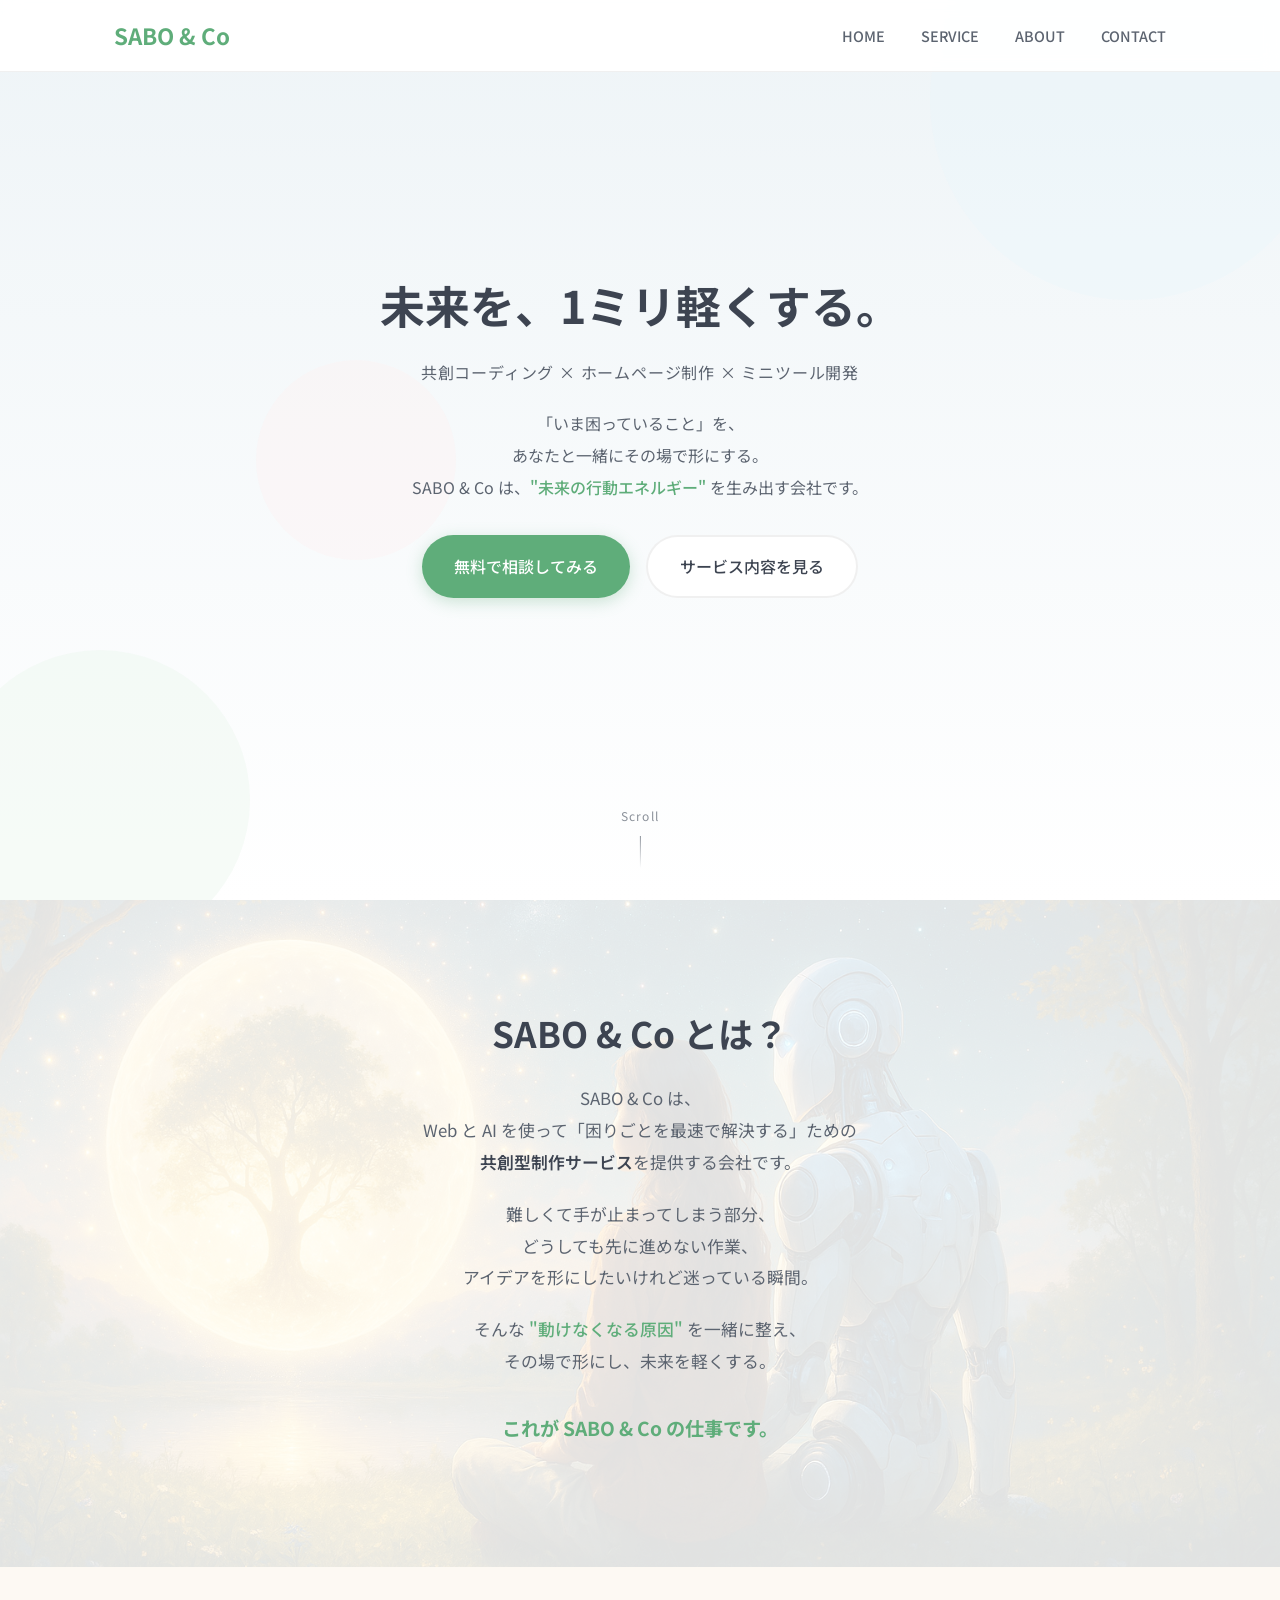
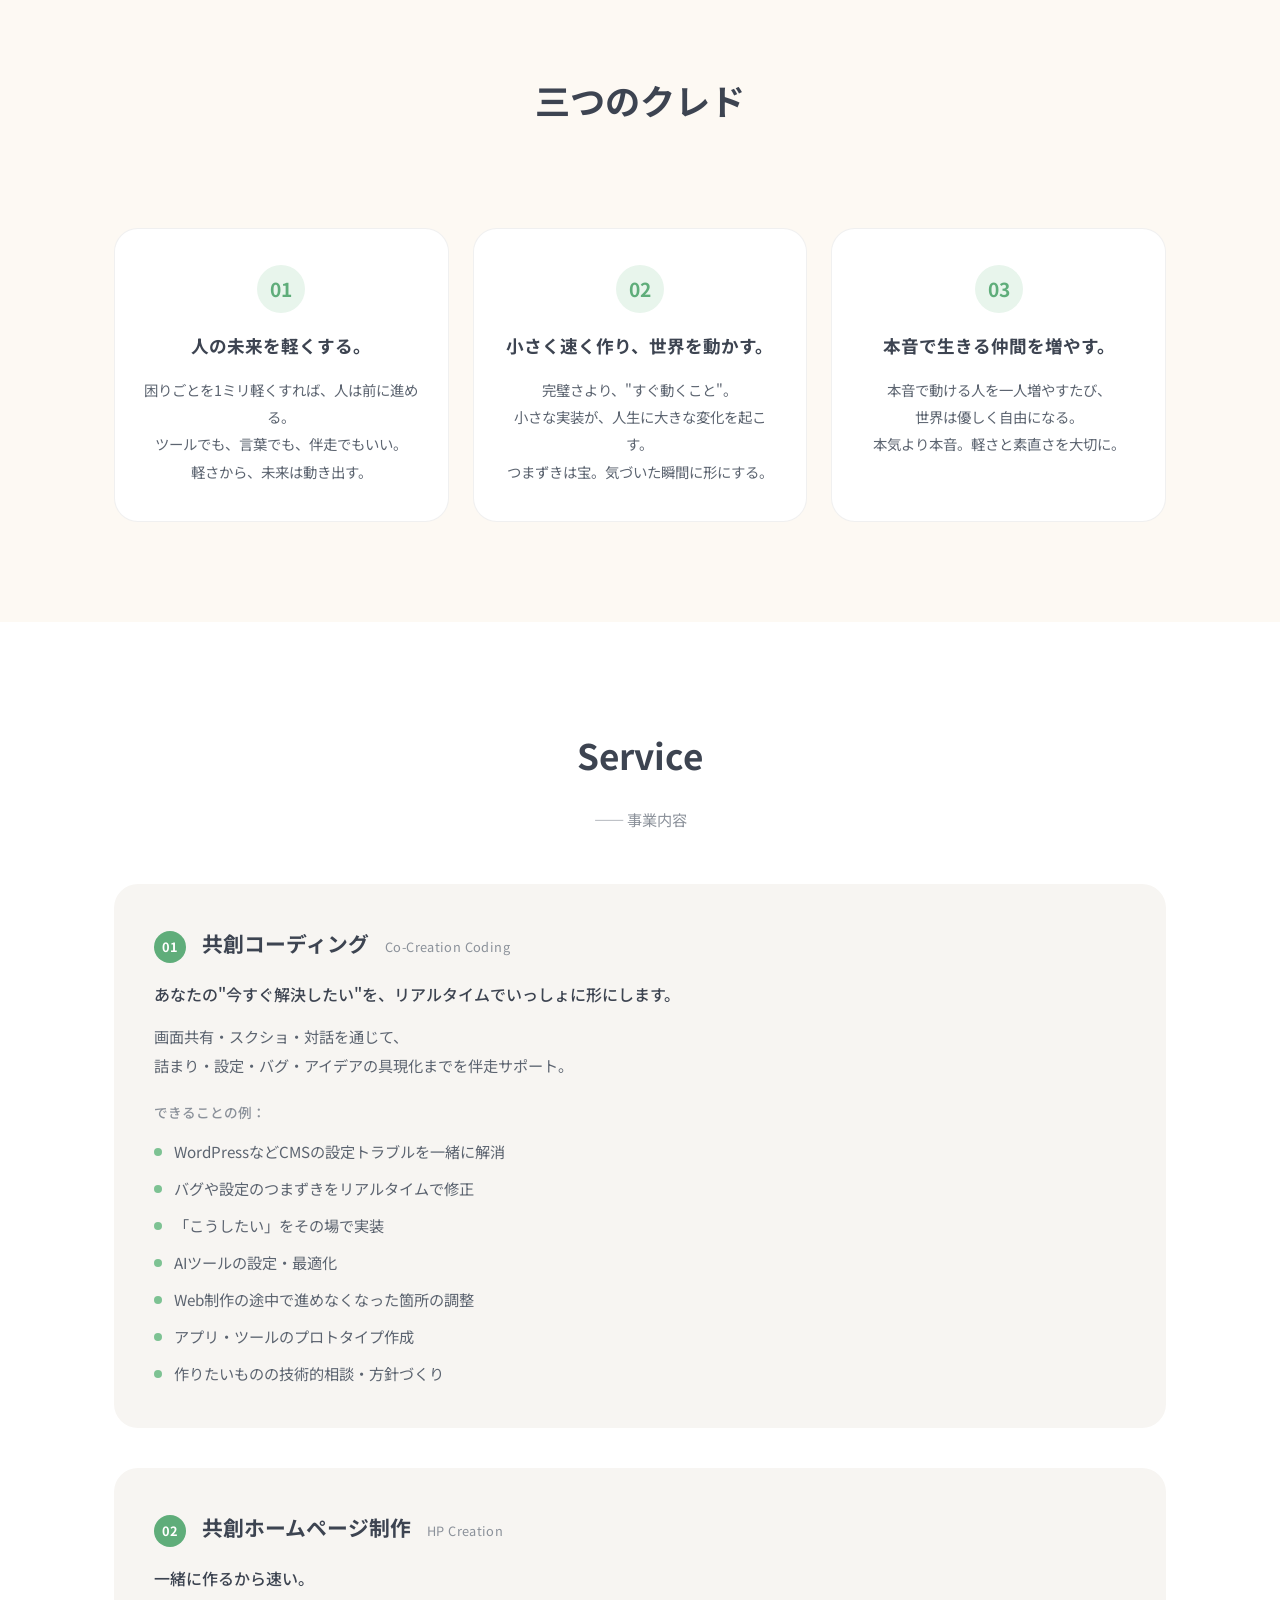
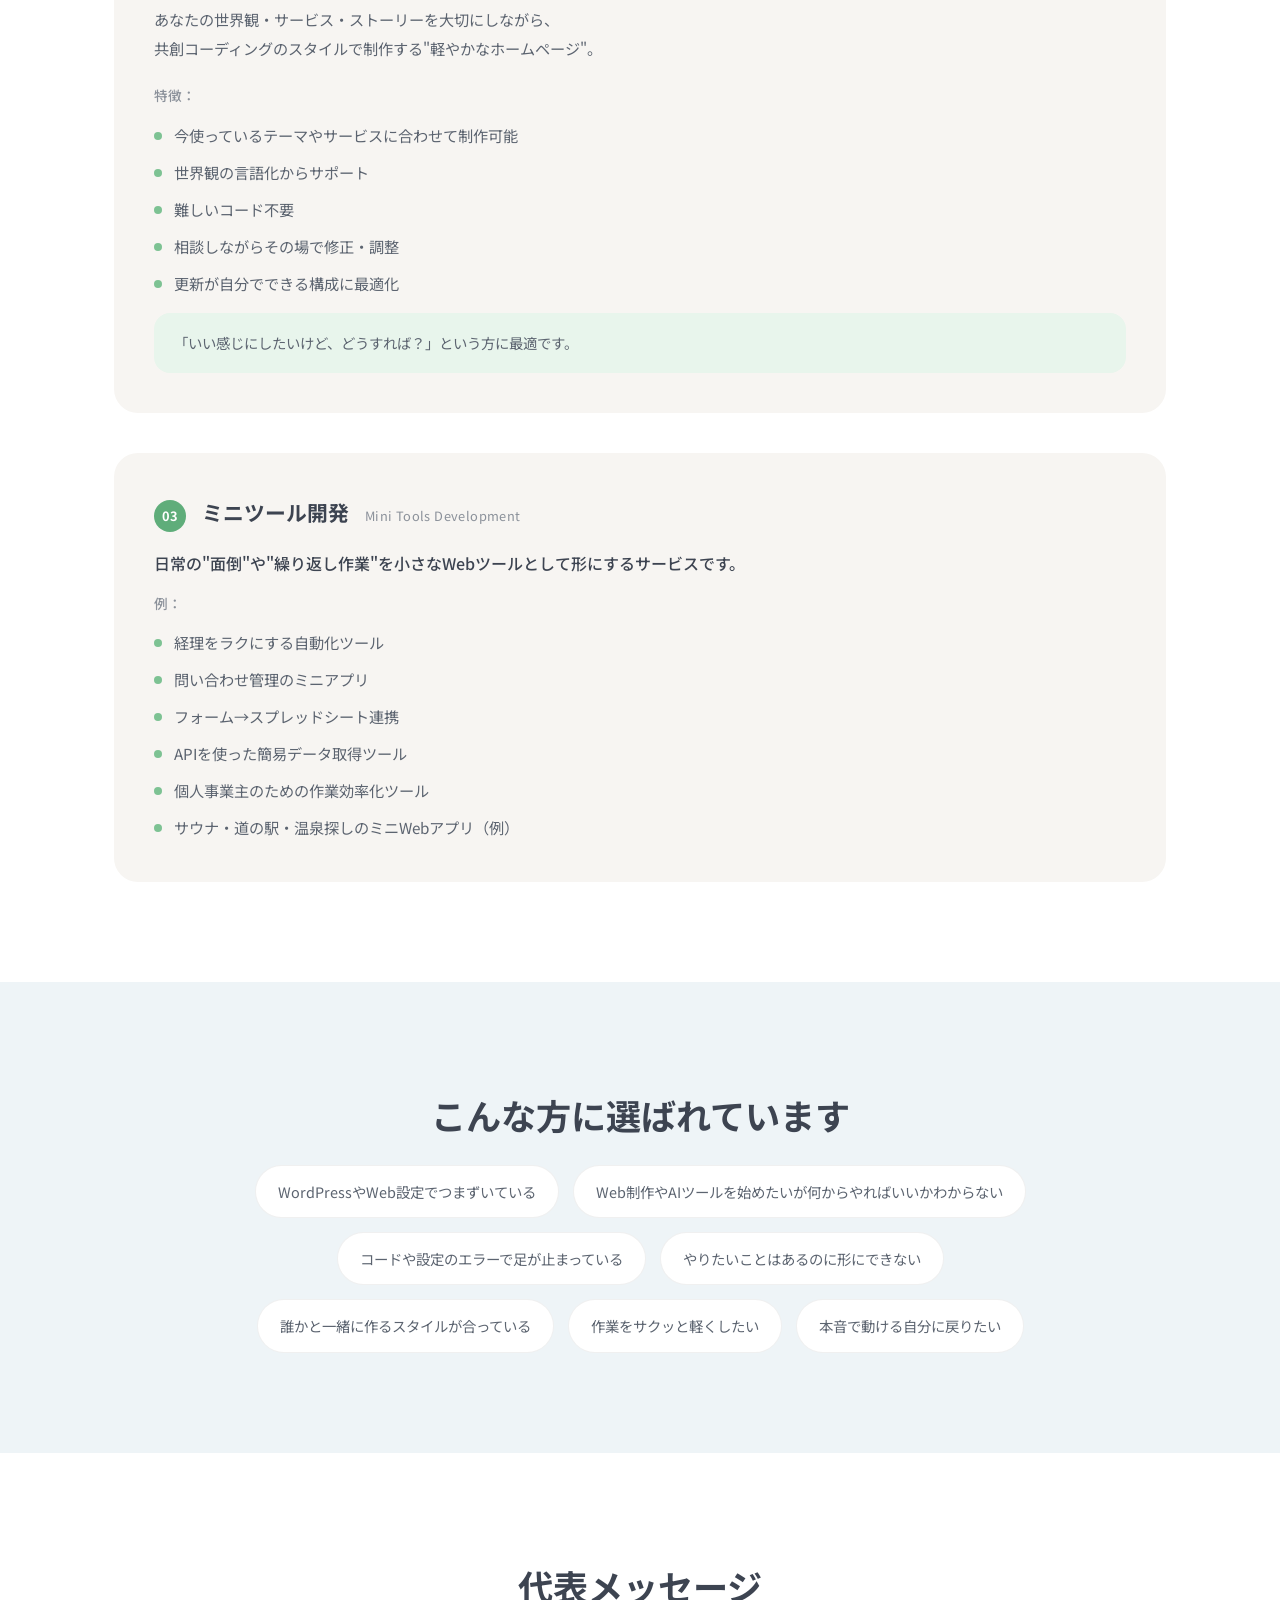
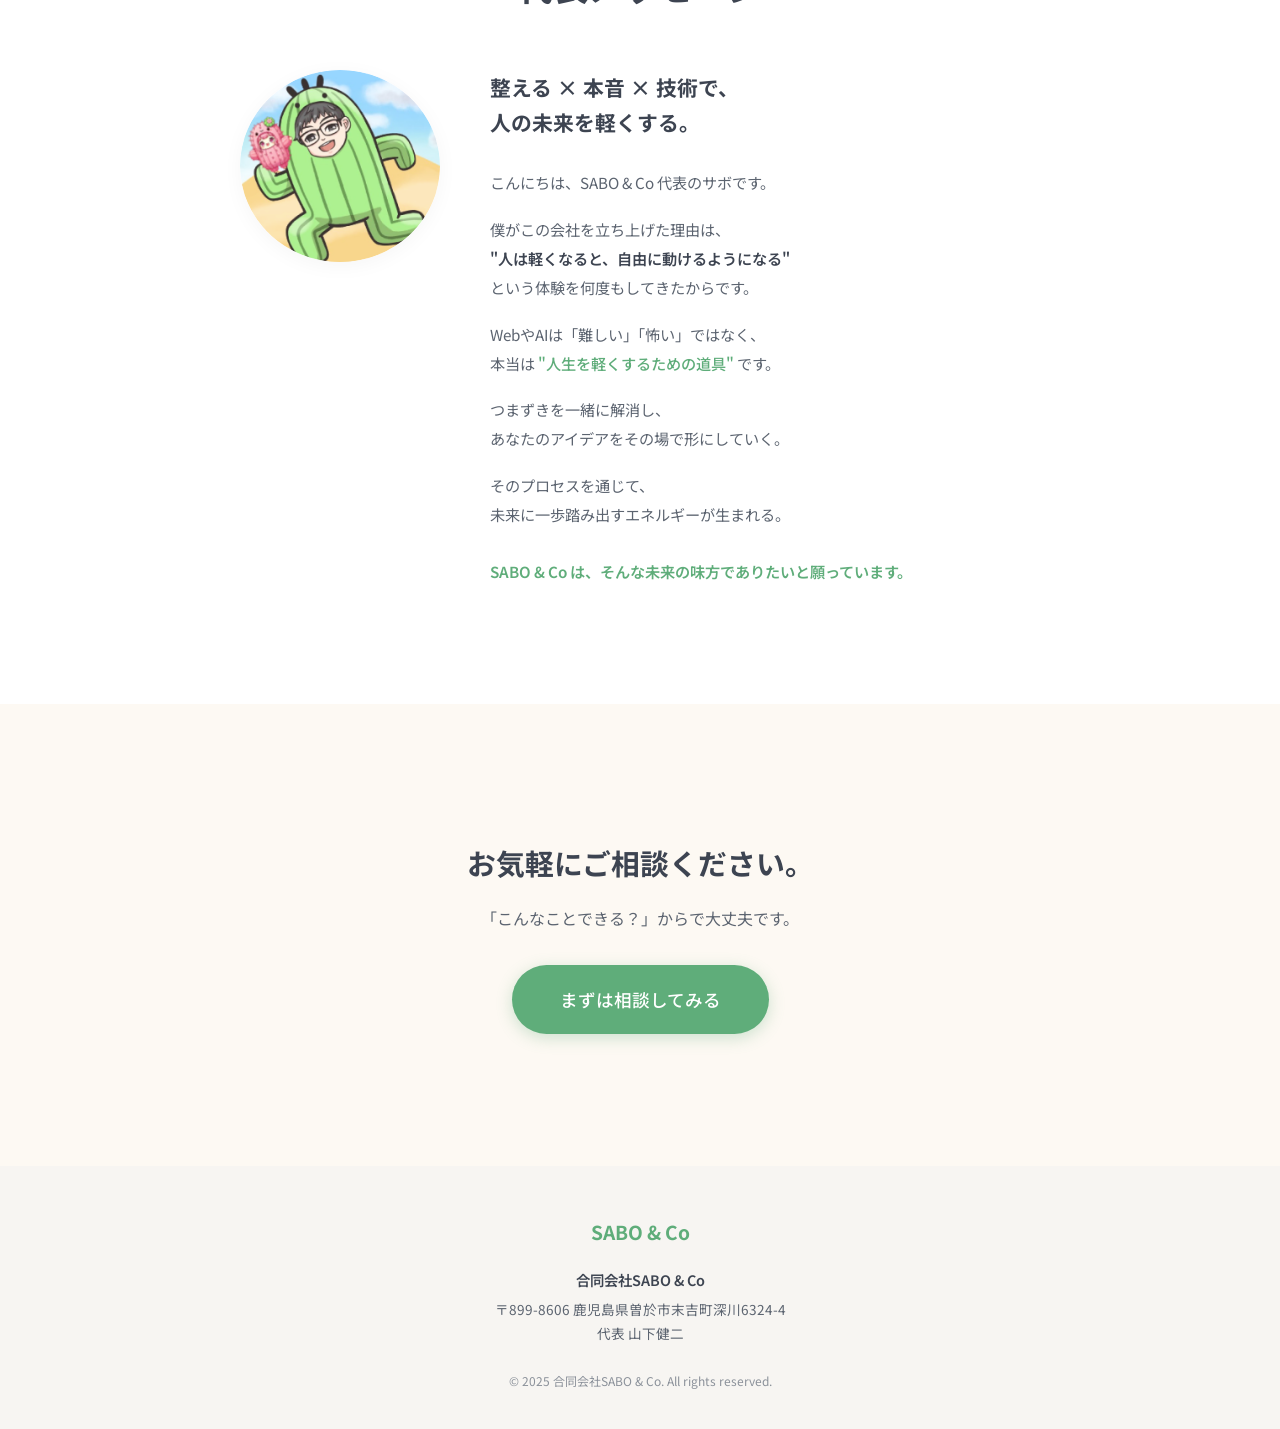
==== index.html @ 390fd875 "Move hero image to About section as background - Remove background image from hero - Add floating ba" ====
<!DOCTYPE html>
<html lang="ja">
<head>
  <meta charset="UTF-8">
  <meta name="viewport" content="width=device-width, initial-scale=1.0">
  <title>SABO & Co | 未来を、1ミリ軽くする。</title>
  <meta name="description" content="SABO & Coは、共創コーディング・ホームページ制作・ミニツール開発を通じて、あなたの困りごとを一緒に解決する会社です。">
  <link rel="preconnect" href="https://fonts.googleapis.com">
  <link rel="preconnect" href="https://fonts.gstatic.com" crossorigin>
  <link href="https://fonts.googleapis.com/css2?family=Noto+Sans+JP:wght@400;500;700&display=swap" rel="stylesheet">
  <link rel="stylesheet" href="styles.css">
</head>
<body>
  <!-- ========== Header ========== -->
  <header class="header">
    <div class="header-inner">
      <a href="#hero" class="logo">SABO & Co</a>
      <nav class="nav">
        <button class="nav-toggle" aria-label="メニューを開く">
          <span></span>
          <span></span>
          <span></span>
        </button>
        <ul class="nav-list">
          <li><a href="#hero">HOME</a></li>
          <li><a href="#service">SERVICE</a></li>
          <li><a href="#about">ABOUT</a></li>
          <li><a href="#contact">CONTACT</a></li>
        </ul>
      </nav>
    </div>
  </header>

  <!-- ========== Hero Section ========== -->
  <section id="hero" class="hero">
    <div class="hero-bg">
      <div class="hero-blob hero-blob-1"></div>
      <div class="hero-blob hero-blob-2"></div>
      <div class="hero-blob hero-blob-3"></div>
    </div>
    <div class="hero-inner hero-inner-centered">
      <div class="hero-content hero-content-centered">
        <h1 class="hero-title fade-in">
          未来を、1ミリ軽くする。
        </h1>
        <p class="hero-subtitle fade-in">
          共創コーディング × ホームページ制作 × ミニツール開発
        </p>
        <p class="hero-text fade-in">
          「いま困っていること」を、<br>
          あなたと一緒にその場で形にする。<br>
          SABO & Co は、<span class="text-accent">"未来の行動エネルギー"</span> を生み出す会社です。
        </p>
        <div class="hero-buttons fade-in">
          <a href="#contact" class="btn btn-primary">無料で相談してみる</a>
          <a href="#service" class="btn btn-secondary">サービス内容を見る</a>
        </div>
      </div>
    </div>
    <div class="scroll-indicator">
      <span>Scroll</span>
      <div class="scroll-line"></div>
    </div>
  </section>

  <!-- ========== About Section ========== -->
  <section id="about" class="about">
    <div class="about-bg-image"></div>
    <div class="container">
      <h2 class="section-title fade-in-up">SABO & Co とは？</h2>
      <div class="about-content fade-in-up">
        <p>
          SABO & Co は、<br>
          Web と AI を使って「困りごとを最速で解決する」ための<br>
          <strong>共創型制作サービス</strong>を提供する会社です。
        </p>
        <p>
          難しくて手が止まってしまう部分、<br>
          どうしても先に進めない作業、<br>
          アイデアを形にしたいけれど迷っている瞬間。
        </p>
        <p>
          そんな <span class="text-accent">"動けなくなる原因"</span> を一緒に整え、<br>
          その場で形にし、未来を軽くする。
        </p>
        <p class="about-tagline">
          これが SABO & Co の仕事です。
        </p>
      </div>
    </div>
  </section>

  <!-- ========== Credo Section ========== -->
  <section id="credo" class="credo">
    <div class="container">
      <h2 class="section-title fade-in-up">三つのクレド</h2>
      <p class="section-subtitle fade-in-up">—— SABO & Co の軸</p>
      <div class="credo-cards">
        <article class="credo-card fade-in-up">
          <div class="credo-number">01</div>
          <h3 class="credo-title">人の未来を軽くする。</h3>
          <p class="credo-text">
            困りごとを1ミリ軽くすれば、人は前に進める。<br>
            ツールでも、言葉でも、伴走でもいい。<br>
            軽さから、未来は動き出す。
          </p>
        </article>
        <article class="credo-card fade-in-up">
          <div class="credo-number">02</div>
          <h3 class="credo-title">小さく速く作り、世界を動かす。</h3>
          <p class="credo-text">
            完璧さより、"すぐ動くこと"。<br>
            小さな実装が、人生に大きな変化を起こす。<br>
            つまずきは宝。気づいた瞬間に形にする。
          </p>
        </article>
        <article class="credo-card fade-in-up">
          <div class="credo-number">03</div>
          <h3 class="credo-title">本音で生きる仲間を増やす。</h3>
          <p class="credo-text">
            本音で動ける人を一人増やすたび、<br>
            世界は優しく自由になる。<br>
            本気より本音。軽さと素直さを大切に。
          </p>
        </article>
      </div>
    </div>
  </section>

  <!-- ========== Service Section ========== -->
  <section id="service" class="service">
    <div class="container">
      <h2 class="section-title fade-in-up">Service</h2>
      <p class="section-subtitle fade-in-up">—— 事業内容</p>

      <div class="service-list">
        <!-- Service 1 -->
        <article class="service-item fade-in-up">
          <div class="service-header">
            <span class="service-number">01</span>
            <h3 class="service-name">共創コーディング</h3>
            <span class="service-name-en">Co-Creation Coding</span>
          </div>
          <p class="service-catch">
            あなたの"今すぐ解決したい"を、リアルタイムでいっしょに形にします。
          </p>
          <p class="service-desc">
            画面共有・スクショ・対話を通じて、<br>
            詰まり・設定・バグ・アイデアの具現化までを伴走サポート。
          </p>
          <div class="service-features">
            <h4>できることの例：</h4>
            <ul>
              <li>WordPressなどCMSの設定トラブルを一緒に解消</li>
              <li>バグや設定のつまずきをリアルタイムで修正</li>
              <li>「こうしたい」をその場で実装</li>
              <li>AIツールの設定・最適化</li>
              <li>Web制作の途中で進めなくなった箇所の調整</li>
              <li>アプリ・ツールのプロトタイプ作成</li>
              <li>作りたいものの技術的相談・方針づくり</li>
            </ul>
          </div>
        </article>

        <!-- Service 2 -->
        <article class="service-item fade-in-up">
          <div class="service-header">
            <span class="service-number">02</span>
            <h3 class="service-name">共創ホームページ制作</h3>
            <span class="service-name-en">HP Creation</span>
          </div>
          <p class="service-catch">
            一緒に作るから速い。
          </p>
          <p class="service-desc">
            あなたの世界観・サービス・ストーリーを大切にしながら、<br>
            共創コーディングのスタイルで制作する"軽やかなホームページ"。
          </p>
          <div class="service-features">
            <h4>特徴：</h4>
            <ul>
              <li>今使っているテーマやサービスに合わせて制作可能</li>
              <li>世界観の言語化からサポート</li>
              <li>難しいコード不要</li>
              <li>相談しながらその場で修正・調整</li>
              <li>更新が自分でできる構成に最適化</li>
            </ul>
            <p class="service-note">「いい感じにしたいけど、どうすれば？」という方に最適です。</p>
          </div>
        </article>

        <!-- Service 3 -->
        <article class="service-item fade-in-up">
          <div class="service-header">
            <span class="service-number">03</span>
            <h3 class="service-name">ミニツール開発</h3>
            <span class="service-name-en">Mini Tools Development</span>
          </div>
          <p class="service-catch">
            日常の"面倒"や"繰り返し作業"を小さなWebツールとして形にするサービスです。
          </p>
          <div class="service-features">
            <h4>例：</h4>
            <ul>
              <li>経理をラクにする自動化ツール</li>
              <li>問い合わせ管理のミニアプリ</li>
              <li>フォーム→スプレッドシート連携</li>
              <li>APIを使った簡易データ取得ツール</li>
              <li>個人事業主のための作業効率化ツール</li>
              <li>サウナ・道の駅・温泉探しのミニWebアプリ（例）</li>
            </ul>
          </div>
        </article>
      </div>
    </div>
  </section>

  <!-- ========== Persona Section ========== -->
  <section id="persona" class="persona">
    <div class="container">
      <h2 class="section-title fade-in-up">こんな方に選ばれています</h2>
      <div class="persona-tags fade-in-up">
        <span class="persona-tag">WordPressやWeb設定でつまずいている</span>
        <span class="persona-tag">Web制作やAIツールを始めたいが何からやればいいかわからない</span>
        <span class="persona-tag">コードや設定のエラーで足が止まっている</span>
        <span class="persona-tag">やりたいことはあるのに形にできない</span>
        <span class="persona-tag">誰かと一緒に作るスタイルが合っている</span>
        <span class="persona-tag">作業をサクッと軽くしたい</span>
        <span class="persona-tag">本音で動ける自分に戻りたい</span>
      </div>
    </div>
  </section>

  <!-- ========== Message Section ========== -->
  <section id="message" class="message">
    <div class="container">
      <h2 class="section-title fade-in-up">代表メッセージ</h2>
      <div class="message-inner">
        <div class="message-photo fade-in-up">
          <img src="profile.png" alt="SABO & Co 代表 山下健二" class="profile-image">
        </div>
        <div class="message-content fade-in-up">
          <h3 class="message-headline">
            整える × 本音 × 技術で、<br>人の未来を軽くする。
          </h3>
          <div class="message-text">
            <p>こんにちは、SABO & Co 代表のサボです。</p>
            <p>
              僕がこの会社を立ち上げた理由は、<br>
              <strong>"人は軽くなると、自由に動けるようになる"</strong><br>
              という体験を何度もしてきたからです。
            </p>
            <p>
              WebやAIは「難しい」「怖い」ではなく、<br>
              本当は <span class="text-accent">"人生を軽くするための道具"</span> です。
            </p>
            <p>
              つまずきを一緒に解消し、<br>
              あなたのアイデアをその場で形にしていく。
            </p>
            <p>
              そのプロセスを通じて、<br>
              未来に一歩踏み出すエネルギーが生まれる。
            </p>
            <p class="message-closing">
              SABO & Co は、そんな未来の味方でありたいと願っています。
            </p>
          </div>
        </div>
      </div>
    </div>
  </section>

  <!-- ========== Contact Section ========== -->
  <section id="contact" class="contact">
    <div class="container">
      <div class="contact-inner fade-in-up">
        <h2 class="contact-title">お気軽にご相談ください。</h2>
        <p class="contact-subtitle">「こんなことできる？」からで大丈夫です。</p>
        <div class="contact-buttons">
          <a href="mailto:akyfrh0406@gmail.com" class="btn btn-primary btn-large">まずは相談してみる</a>
        </div>
        <!-- フォーム実装用プレースホルダー -->
        <div class="contact-form-placeholder" style="display: none;">
          <!-- 将来のフォーム実装スペース -->
        </div>
      </div>
    </div>
  </section>

  <!-- ========== Footer ========== -->
  <footer class="footer">
    <div class="container">
      <div class="footer-inner">
        <p class="footer-logo">SABO & Co</p>
        <div class="footer-info">
          <p class="footer-company">合同会社SABO & Co</p>
          <p class="footer-address">〒899-8606 鹿児島県曽於市末吉町深川6324-4</p>
          <p class="footer-rep">代表 山下健二</p>
        </div>
        <p class="footer-copy">&copy; 2025 合同会社SABO & Co. All rights reserved.</p>
      </div>
    </div>
  </footer>

  <script src="script.js"></script>
</body>
</html>
---- styles.css ----
/* ========================================
   SABO & Co Corporate Site - Styles
   ======================================== */

/*
 * DESIGN CONCEPT: やわらかさ × 誠実さ × 真剣さ
 * =============================================
 * - 明るく親しみやすい
 * - サボさんのキャラクターを反映
 * - アイコンの色味（空色・グリーン・ピンク・クリーム）を参考に
 * - 「おしゃれ」より「安心できる」
 */

:root {
  /* ===== Base Colors (Light & Warm) ===== */
  --color-bg-white: #FFFFFF;
  --color-bg-cream: #FDF9F3;
  --color-bg-light: #F7F5F2;
  --color-bg-soft: #EEF4F7;

  /* ===== Text Colors ===== */
  --color-text-main: #3D4451;
  --color-text-sub: #5C6470;
  --color-text-muted: #8B919A;
  --color-text-white: #FFFFFF;

  /* ===== Accent Colors (from icon) ===== */
  --color-green: #5FAD7A;
  --color-green-light: #7DC293;
  --color-green-pale: #E8F5EC;

  --color-sky: #7FBEDC;
  --color-sky-light: #B5DAE9;
  --color-sky-pale: #E8F4F9;

  --color-pink: #E8A0A0;
  --color-pink-light: #F5C4C4;
  --color-pink-pale: #FDF0F0;

  --color-sand: #E8D9C5;
  --color-sand-light: #F2EBE0;

  /* ===== Gradients (Soft) ===== */
  --gradient-soft: linear-gradient(135deg, var(--color-sky), var(--color-green-light));
  --gradient-warm: linear-gradient(135deg, var(--color-pink-light), var(--color-sky-light));

  /* ===== Borders & Shadows ===== */
  --border-light: rgba(0, 0, 0, 0.06);
  --shadow-soft: 0 4px 20px rgba(0, 0, 0, 0.04);
  --shadow-medium: 0 8px 30px rgba(0, 0, 0, 0.08);

  /* ===== Spacing ===== */
  --section-padding: 100px;
  --container-width: 1100px;
  --container-narrow: 800px;

  /* ===== Border Radius ===== */
  --radius-sm: 8px;
  --radius-md: 16px;
  --radius-lg: 24px;
  --radius-full: 9999px;

  /* ===== Transitions ===== */
  --transition-fast: 0.2s ease;
  --transition-medium: 0.3s ease;

  /* ===== Header ===== */
  --header-height: 72px;
}

/* ---------- Reset & Base ---------- */
*,
*::before,
*::after {
  margin: 0;
  padding: 0;
  box-sizing: border-box;
}

html {
  scroll-behavior: smooth;
  font-size: 16px;
}

body {
  font-family: 'Noto Sans JP', -apple-system, BlinkMacSystemFont, sans-serif;
  font-weight: 400;
  line-height: 1.9;
  color: var(--color-text-main);
  background-color: var(--color-bg-white);
  overflow-x: hidden;
}

a {
  color: inherit;
  text-decoration: none;
  transition: color var(--transition-fast);
}

ul {
  list-style: none;
}

img {
  max-width: 100%;
  height: auto;
  display: block;
}

/* ---------- Utility Classes ---------- */
.container {
  width: 100%;
  max-width: var(--container-width);
  margin: 0 auto;
  padding: 0 24px;
}

.text-accent {
  color: var(--color-green);
  font-weight: 500;
}

.sp-only {
  display: none;
}

/* ---------- Animation Classes ---------- */
.fade-in,
.fade-in-up {
  opacity: 0;
  transition: opacity 0.7s ease, transform 0.7s ease;
}

.fade-in {
  transform: translateY(0);
}

.fade-in-up {
  transform: translateY(24px);
}

.fade-in.is-visible,
.fade-in-up.is-visible {
  opacity: 1;
  transform: translateY(0);
}

/* ---------- Buttons ---------- */
.btn {
  display: inline-flex;
  align-items: center;
  justify-content: center;
  padding: 14px 32px;
  font-size: 1rem;
  font-weight: 500;
  border-radius: var(--radius-full);
  border: none;
  cursor: pointer;
  transition: all var(--transition-medium);
}

.btn-primary {
  background: var(--color-green);
  color: var(--color-text-white);
  box-shadow: 0 4px 16px rgba(95, 173, 122, 0.3);
}

.btn-primary:hover {
  background: var(--color-green-light);
  transform: translateY(-2px);
  box-shadow: 0 6px 20px rgba(95, 173, 122, 0.35);
}

.btn-secondary {
  background: var(--color-bg-white);
  color: var(--color-text-main);
  border: 2px solid var(--border-light);
}

.btn-secondary:hover {
  border-color: var(--color-green);
  color: var(--color-green);
}

.btn-large {
  padding: 18px 48px;
  font-size: 1.1rem;
}

/* ---------- Section Common ---------- */
section {
  padding: var(--section-padding) 0;
  position: relative;
}

.section-title {
  font-size: clamp(1.6rem, 4vw, 2.2rem);
  font-weight: 700;
  text-align: center;
  margin-bottom: 16px;
  color: var(--color-text-main);
}

.section-subtitle {
  font-size: 0.95rem;
  color: var(--color-text-muted);
  text-align: center;
  margin-bottom: 50px;
}

/* ==========================================
   HEADER
   ========================================== */
.header {
  position: fixed;
  top: 0;
  left: 0;
  right: 0;
  height: var(--header-height);
  background: rgba(255, 255, 255, 0.95);
  backdrop-filter: blur(10px);
  border-bottom: 1px solid var(--border-light);
  z-index: 1000;
}

.header-inner {
  display: flex;
  align-items: center;
  justify-content: space-between;
  height: 100%;
  max-width: var(--container-width);
  margin: 0 auto;
  padding: 0 24px;
}

.logo {
  font-size: 1.4rem;
  font-weight: 700;
  color: var(--color-green);
}

.nav-toggle {
  display: none;
  flex-direction: column;
  gap: 5px;
  background: none;
  border: none;
  cursor: pointer;
  padding: 8px;
}

.nav-toggle span {
  display: block;
  width: 22px;
  height: 2px;
  background: var(--color-text-main);
  transition: var(--transition-fast);
}

.nav-list {
  display: flex;
  gap: 36px;
}

.nav-list a {
  font-size: 0.9rem;
  font-weight: 500;
  color: var(--color-text-sub);
  position: relative;
}

.nav-list a::after {
  content: '';
  position: absolute;
  bottom: -4px;
  left: 0;
  width: 0;
  height: 2px;
  background: var(--color-green);
  transition: width var(--transition-medium);
}

.nav-list a:hover {
  color: var(--color-green);
}

.nav-list a:hover::after {
  width: 100%;
}

/* ==========================================
   HERO SECTION
   ========================================== */
.hero {
  min-height: 100vh;
  display: flex;
  align-items: center;
  padding-top: var(--header-height);
  position: relative;
  overflow: hidden;
  background: linear-gradient(180deg, var(--color-bg-soft) 0%, var(--color-bg-white) 100%);
}

/* Soft decorative shapes */
.hero-bg {
  position: absolute;
  inset: 0;
  overflow: hidden;
  z-index: 0;
  pointer-events: none;
}

.hero-blob {
  position: absolute;
  border-radius: 50%;
  opacity: 0.4;
}

.hero-blob-1 {
  width: 400px;
  height: 400px;
  background: var(--color-sky-pale);
  top: -100px;
  right: -50px;
}

.hero-blob-2 {
  width: 300px;
  height: 300px;
  background: var(--color-green-pale);
  bottom: -50px;
  left: -50px;
}

.hero-blob-3 {
  width: 200px;
  height: 200px;
  background: var(--color-pink-pale);
  top: 40%;
  left: 20%;
}

.hero-inner {
  display: grid;
  grid-template-columns: 1fr 1fr;
  gap: 60px;
  align-items: center;
  width: 100%;
  max-width: var(--container-width);
  margin: 0 auto;
  padding: 0 24px;
  position: relative;
  z-index: 1;
}

.hero-content {
  max-width: 520px;
}

.hero-title {
  font-size: clamp(1.8rem, 5vw, 2.8rem);
  font-weight: 700;
  line-height: 1.4;
  margin-bottom: 20px;
  color: var(--color-text-main);
}

.hero-subtitle {
  font-size: clamp(0.85rem, 2vw, 1rem);
  color: var(--color-text-sub);
  margin-bottom: 20px;
  letter-spacing: 0.05em;
}

.hero-text {
  font-size: 1rem;
  line-height: 2;
  color: var(--color-text-sub);
  margin-bottom: 32px;
}

.hero-buttons {
  display: flex;
  gap: 16px;
  flex-wrap: wrap;
}


.hero-inner-centered {
  display: flex;
  justify-content: center;
  align-items: center;
  text-align: center;
}

.hero-content-centered {
  max-width: 700px;
  text-align: center;
}

.hero-content-centered .hero-title {
  text-align: center;
}

.hero-content-centered .hero-text {
  text-align: center;
}

.hero-content-centered .hero-buttons {
  justify-content: center;
}

.scroll-indicator {
  position: absolute;
  bottom: 32px;
  left: 50%;
  transform: translateX(-50%);
  display: flex;
  flex-direction: column;
  align-items: center;
  gap: 8px;
  color: var(--color-text-muted);
  font-size: 0.75rem;
  letter-spacing: 0.1em;
}

.scroll-line {
  width: 1px;
  height: 32px;
  background: linear-gradient(to bottom, var(--color-text-muted), transparent);
}

/* ==========================================
   ABOUT SECTION
   ========================================== */
.about {
  position: relative;
  background: var(--color-bg-white);
  overflow: hidden;
}

.about-bg-image {
  position: absolute;
  top: 0;
  left: 0;
  width: 100%;
  height: 100%;
  background-image: url('hero-image.png');
  background-size: cover;
  background-position: center;
  opacity: 0.12;
  z-index: 0;
  animation: aboutBgFloat 10s ease-in-out infinite;
}

@keyframes aboutBgFloat {
  0%, 100% {
    transform: scale(1);
  }
  50% {
    transform: scale(1.03);
  }
}

.about .container {
  position: relative;
  z-index: 1;
}

.about-content {
  max-width: var(--container-narrow);
  margin: 0 auto;
  text-align: center;
}

.about-content p {
  margin-bottom: 20px;
  color: var(--color-text-sub);
  font-size: 1.05rem;
}

.about-content strong {
  color: var(--color-text-main);
  font-weight: 600;
}

.about-tagline {
  font-size: 1.2rem !important;
  font-weight: 700;
  color: var(--color-green) !important;
  margin-top: 32px !important;
}

/* ==========================================
   CREDO SECTION
   ========================================== */
.credo {
  background: var(--color-bg-cream);
}

.credo-cards {
  display: grid;
  grid-template-columns: repeat(3, 1fr);
  gap: 24px;
  margin-top: 50px;
}

.credo-card {
  background: var(--color-bg-white);
  border: 1px solid var(--border-light);
  border-radius: var(--radius-lg);
  padding: 36px 28px;
  transition: all var(--transition-medium);
  text-align: center;
}

.credo-card:hover {
  transform: translateY(-4px);
  box-shadow: var(--shadow-medium);
  border-color: var(--color-green-light);
}

.credo-number {
  display: inline-flex;
  align-items: center;
  justify-content: center;
  width: 48px;
  height: 48px;
  border-radius: 50%;
  background: var(--color-green-pale);
  color: var(--color-green);
  font-size: 1.2rem;
  font-weight: 700;
  margin-bottom: 20px;
}

.credo-title {
  font-size: 1.1rem;
  font-weight: 700;
  margin-bottom: 16px;
  line-height: 1.5;
  color: var(--color-text-main);
}

.credo-text {
  font-size: 0.9rem;
  color: var(--color-text-sub);
  line-height: 1.9;
}

/* ==========================================
   SERVICE SECTION
   ========================================== */
.service {
  background: var(--color-bg-white);
}

.service-list {
  display: flex;
  flex-direction: column;
  gap: 40px;
  margin-top: 50px;
}

.service-item {
  background: var(--color-bg-light);
  border-radius: var(--radius-lg);
  padding: 40px;
  transition: all var(--transition-medium);
}

.service-item:hover {
  box-shadow: var(--shadow-soft);
}

.service-header {
  display: flex;
  align-items: baseline;
  gap: 16px;
  flex-wrap: wrap;
  margin-bottom: 16px;
}

.service-number {
  display: inline-flex;
  align-items: center;
  justify-content: center;
  width: 32px;
  height: 32px;
  border-radius: 50%;
  background: var(--color-green);
  color: white;
  font-size: 0.8rem;
  font-weight: 700;
}

.service-name {
  font-size: 1.3rem;
  font-weight: 700;
  color: var(--color-text-main);
}

.service-name-en {
  font-size: 0.8rem;
  color: var(--color-text-muted);
  letter-spacing: 0.03em;
}

.service-catch {
  font-size: 1rem;
  color: var(--color-text-main);
  margin-bottom: 12px;
  font-weight: 500;
}

.service-desc {
  color: var(--color-text-sub);
  margin-bottom: 20px;
  font-size: 0.95rem;
}

.service-features h4 {
  font-size: 0.85rem;
  color: var(--color-text-muted);
  margin-bottom: 12px;
  font-weight: 500;
}

.service-features ul {
  display: flex;
  flex-direction: column;
  gap: 8px;
}

.service-features li {
  color: var(--color-text-sub);
  padding-left: 20px;
  position: relative;
  font-size: 0.95rem;
}

.service-features li::before {
  content: '';
  position: absolute;
  left: 0;
  top: 11px;
  width: 8px;
  height: 8px;
  border-radius: 50%;
  background: var(--color-green-light);
}

.service-note {
  margin-top: 16px;
  padding: 16px 20px;
  background: var(--color-green-pale);
  border-radius: var(--radius-md);
  color: var(--color-text-sub);
  font-size: 0.9rem;
}

/* ==========================================
   PERSONA SECTION
   ========================================== */
.persona {
  background: var(--color-bg-soft);
}

.persona-tags {
  display: flex;
  flex-wrap: wrap;
  justify-content: center;
  gap: 14px;
  max-width: var(--container-narrow);
  margin: 0 auto;
}

.persona-tag {
  display: inline-block;
  padding: 12px 22px;
  background: var(--color-bg-white);
  border: 1px solid var(--border-light);
  border-radius: var(--radius-full);
  font-size: 0.9rem;
  color: var(--color-text-sub);
  transition: all var(--transition-medium);
  cursor: default;
}

.persona-tag:hover {
  background: var(--color-green-pale);
  border-color: var(--color-green-light);
  color: var(--color-green);
}

/* ==========================================
   MESSAGE SECTION
   ========================================== */
.message {
  background: var(--color-bg-white);
}

.message-inner {
  display: grid;
  grid-template-columns: 200px 1fr;
  gap: 50px;
  align-items: start;
  max-width: var(--container-narrow);
  margin: 50px auto 0;
}

.message-photo {
  position: sticky;
  top: calc(var(--header-height) + 32px);
}

.profile-image {
  width: 100%;
  border-radius: 50%;
  box-shadow: var(--shadow-soft);
}

.message-headline {
  font-size: 1.3rem;
  font-weight: 700;
  line-height: 1.7;
  margin-bottom: 28px;
  color: var(--color-text-main);
}

.message-text p {
  margin-bottom: 18px;
  color: var(--color-text-sub);
  font-size: 0.95rem;
}

.message-text strong {
  color: var(--color-text-main);
  font-weight: 600;
}

.message-closing {
  margin-top: 28px !important;
  font-weight: 600;
  color: var(--color-green) !important;
}

/* ==========================================
   CONTACT SECTION
   ========================================== */
.contact {
  background: var(--color-bg-cream);
  position: relative;
}

.contact-inner {
  text-align: center;
  padding: 32px;
}

.contact-title {
  font-size: clamp(1.4rem, 4vw, 1.8rem);
  font-weight: 700;
  margin-bottom: 12px;
  color: var(--color-text-main);
}

.contact-subtitle {
  color: var(--color-text-sub);
  margin-bottom: 32px;
  font-size: 1rem;
}

.contact-buttons {
  display: flex;
  justify-content: center;
  gap: 16px;
  flex-wrap: wrap;
}

/* ==========================================
   FOOTER
   ========================================== */
.footer {
  background: var(--color-bg-light);
  padding: 48px 0 36px;
}

.footer-inner {
  display: flex;
  flex-direction: column;
  align-items: center;
  gap: 16px;
}

.footer-logo {
  font-size: 1.2rem;
  font-weight: 700;
  color: var(--color-green);
}

.footer-info {
  text-align: center;
  line-height: 1.8;
}

.footer-company {
  font-size: 0.9rem;
  font-weight: 600;
  color: var(--color-text-main);
  margin-bottom: 4px;
}

.footer-address {
  font-size: 0.85rem;
  color: var(--color-text-sub);
}

.footer-rep {
  font-size: 0.85rem;
  color: var(--color-text-sub);
}

.footer-copy {
  font-size: 0.75rem;
  color: var(--color-text-muted);
  margin-top: 8px;
}

/* ==========================================
   RESPONSIVE - Tablet
   ========================================== */
@media (max-width: 1024px) {
  :root {
    --section-padding: 70px;
  }

  .hero-inner {
    grid-template-columns: 1fr;
    text-align: center;
  }

  .hero-content {
    max-width: 100%;
  }

  .hero-buttons {
    justify-content: center;
  }

  .hero-visual {
    display: none;
  }

  .credo-cards {
    grid-template-columns: 1fr;
    max-width: 450px;
    margin-left: auto;
    margin-right: auto;
  }

  .message-inner {
    grid-template-columns: 1fr;
    gap: 32px;
  }

  .message-photo {
    position: static;
    max-width: 200px;
    margin: 0 auto;
  }

  .message-content {
    text-align: center;
  }
}

/* ==========================================
   RESPONSIVE - Mobile
   ========================================== */
@media (max-width: 768px) {
  :root {
    --section-padding: 50px;
    --header-height: 64px;
  }

  html {
    font-size: 15px;
  }

  .sp-only {
    display: inline;
  }

  /* Header Mobile */
  .nav-toggle {
    display: flex;
  }

  .nav-list {
    display: none;
    position: fixed;
    top: var(--header-height);
    left: 0;
    right: 0;
    bottom: 0;
    background: rgba(255, 255, 255, 0.98);
    backdrop-filter: blur(10px);
    flex-direction: column;
    align-items: center;
    justify-content: center;
    gap: 28px;
    z-index: 999;
  }

  .nav-list.is-open {
    display: flex;
  }

  .nav-list a {
    font-size: 1.1rem;
  }

  /* Hero Mobile */
  .hero {
    min-height: auto;
    padding-top: calc(var(--header-height) + 48px);
    padding-bottom: 60px;
  }

  .hero-content,
  .hero-content-centered {
    text-align: center;
  }

  .hero-title {
    font-size: 1.6rem;
    text-align: center;
  }

  .hero-subtitle,
  .hero-text {
    text-align: center;
  }

  .hero-buttons {
    flex-direction: column;
  }

  .hero-buttons .btn {
    width: 100%;
  }

  .scroll-indicator {
    display: none;
  }

  /* About Mobile */
  .about-content p {
    font-size: 0.95rem;
  }

  .about-content br {
    display: none;
  }

  /* Credo Mobile */
  .credo-card {
    padding: 28px 24px;
  }

  /* Service Mobile */
  .service-item {
    padding: 28px 24px;
  }

  .service-header {
    flex-direction: column;
    gap: 8px;
    align-items: flex-start;
  }

  .service-name {
    font-size: 1.15rem;
  }

  /* Persona Mobile */
  .persona-tags {
    gap: 10px;
  }

  .persona-tag {
    padding: 10px 18px;
    font-size: 0.85rem;
  }

  /* Message Mobile */
  .message-headline {
    font-size: 1.15rem;
  }

  .message-text br {
    display: none;
  }

  /* Contact Mobile */
  .contact-inner {
    padding: 20px;
  }

  .btn-large {
    padding: 16px 32px;
    font-size: 1rem;
  }
}

/* ==========================================
   ACCESSIBILITY
   ========================================== */
@media (prefers-reduced-motion: reduce) {
  *,
  *::before,
  *::after {
    animation-duration: 0.01ms !important;
    animation-iteration-count: 1 !important;
    transition-duration: 0.01ms !important;
  }

  html {
    scroll-behavior: auto;
  }

  .fade-in,
  .fade-in-up {
    opacity: 1;
    transform: none;
  }
}

/* Focus states */
a:focus-visible,
button:focus-visible {
  outline: 2px solid var(--color-green);
  outline-offset: 4px;
}
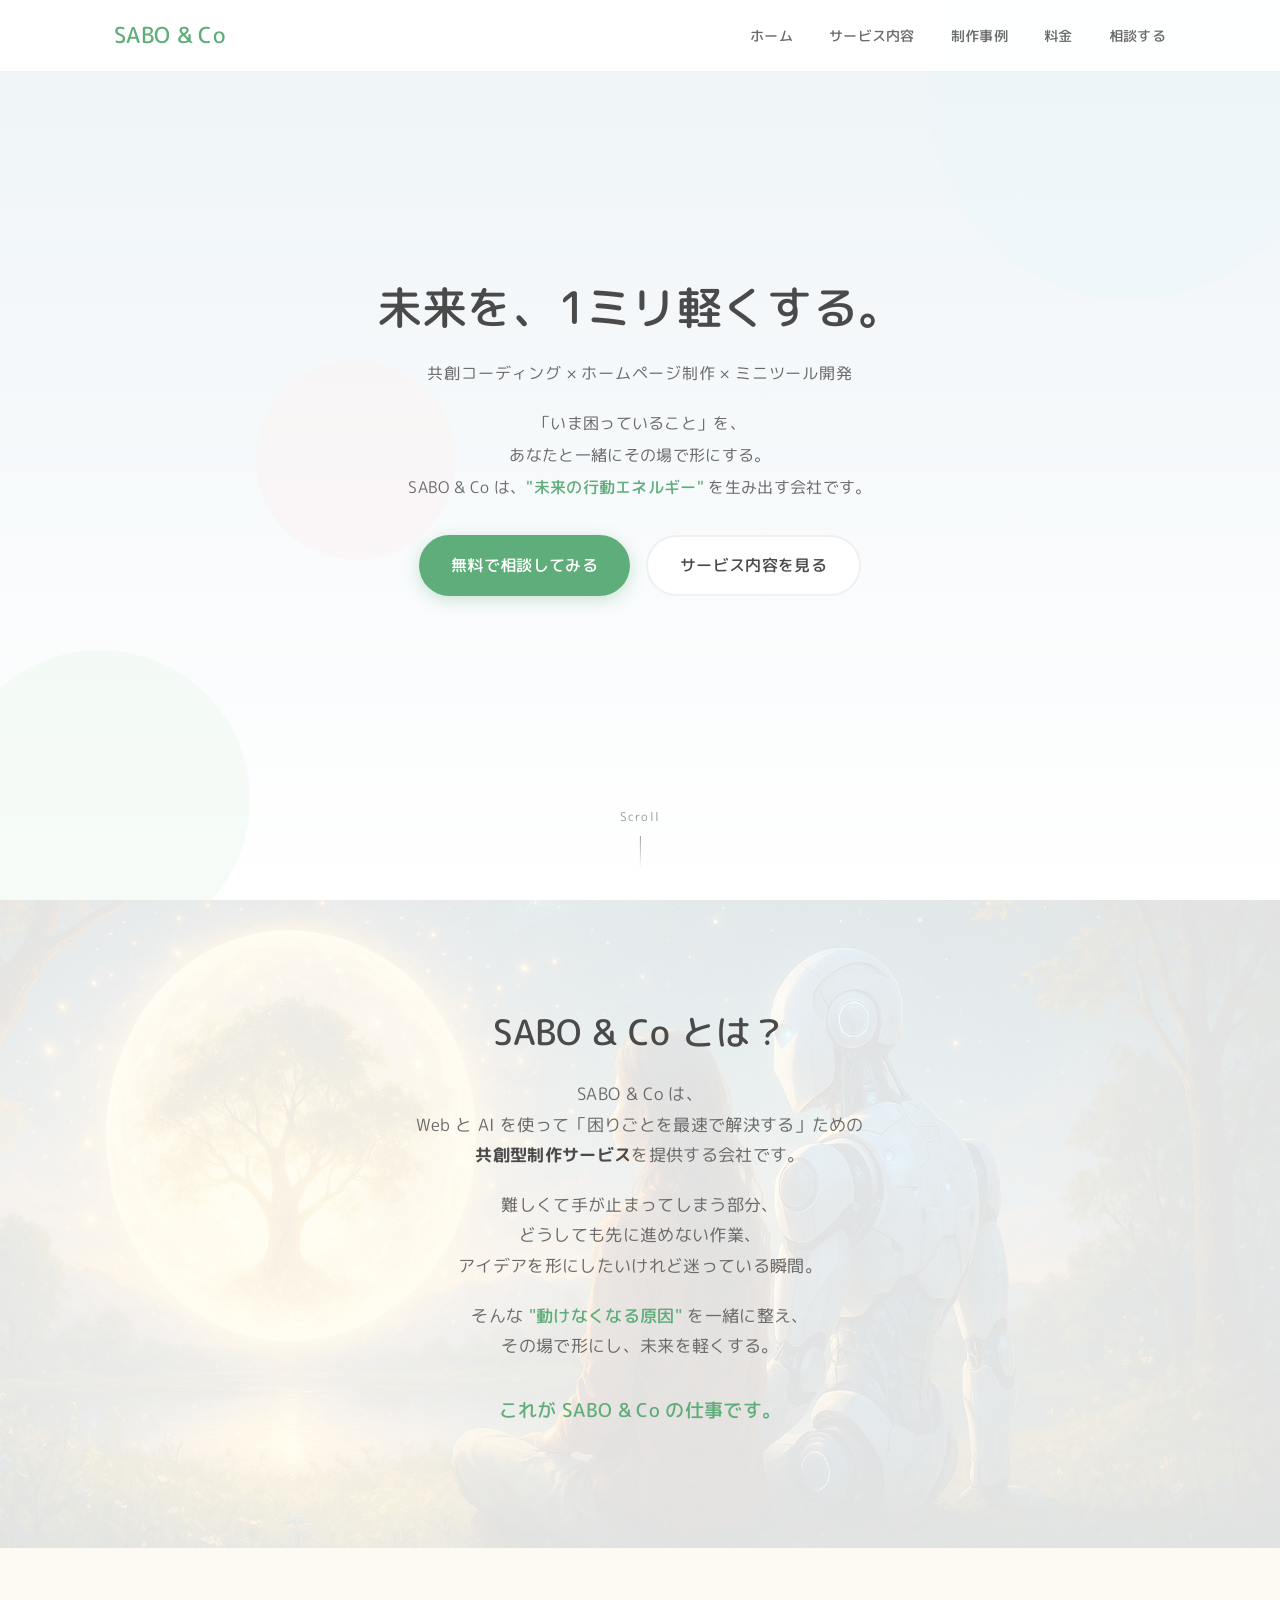
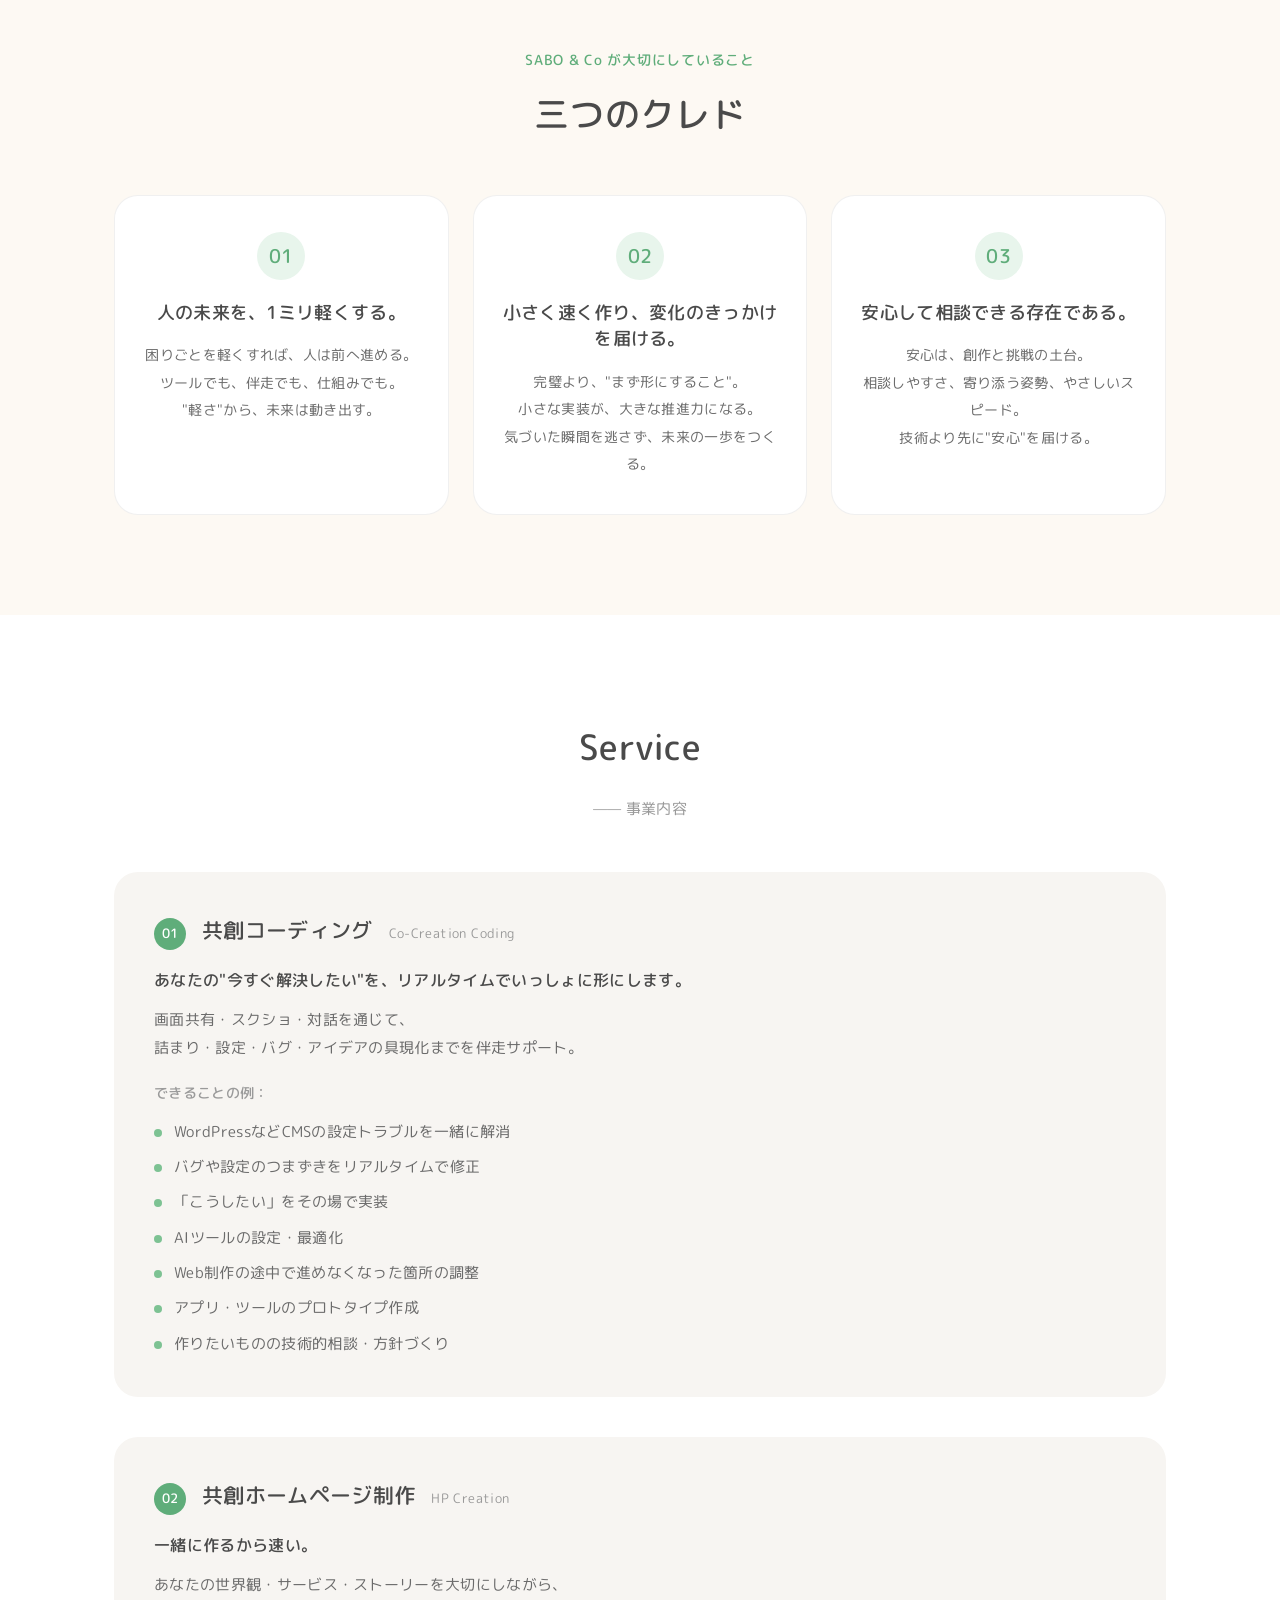
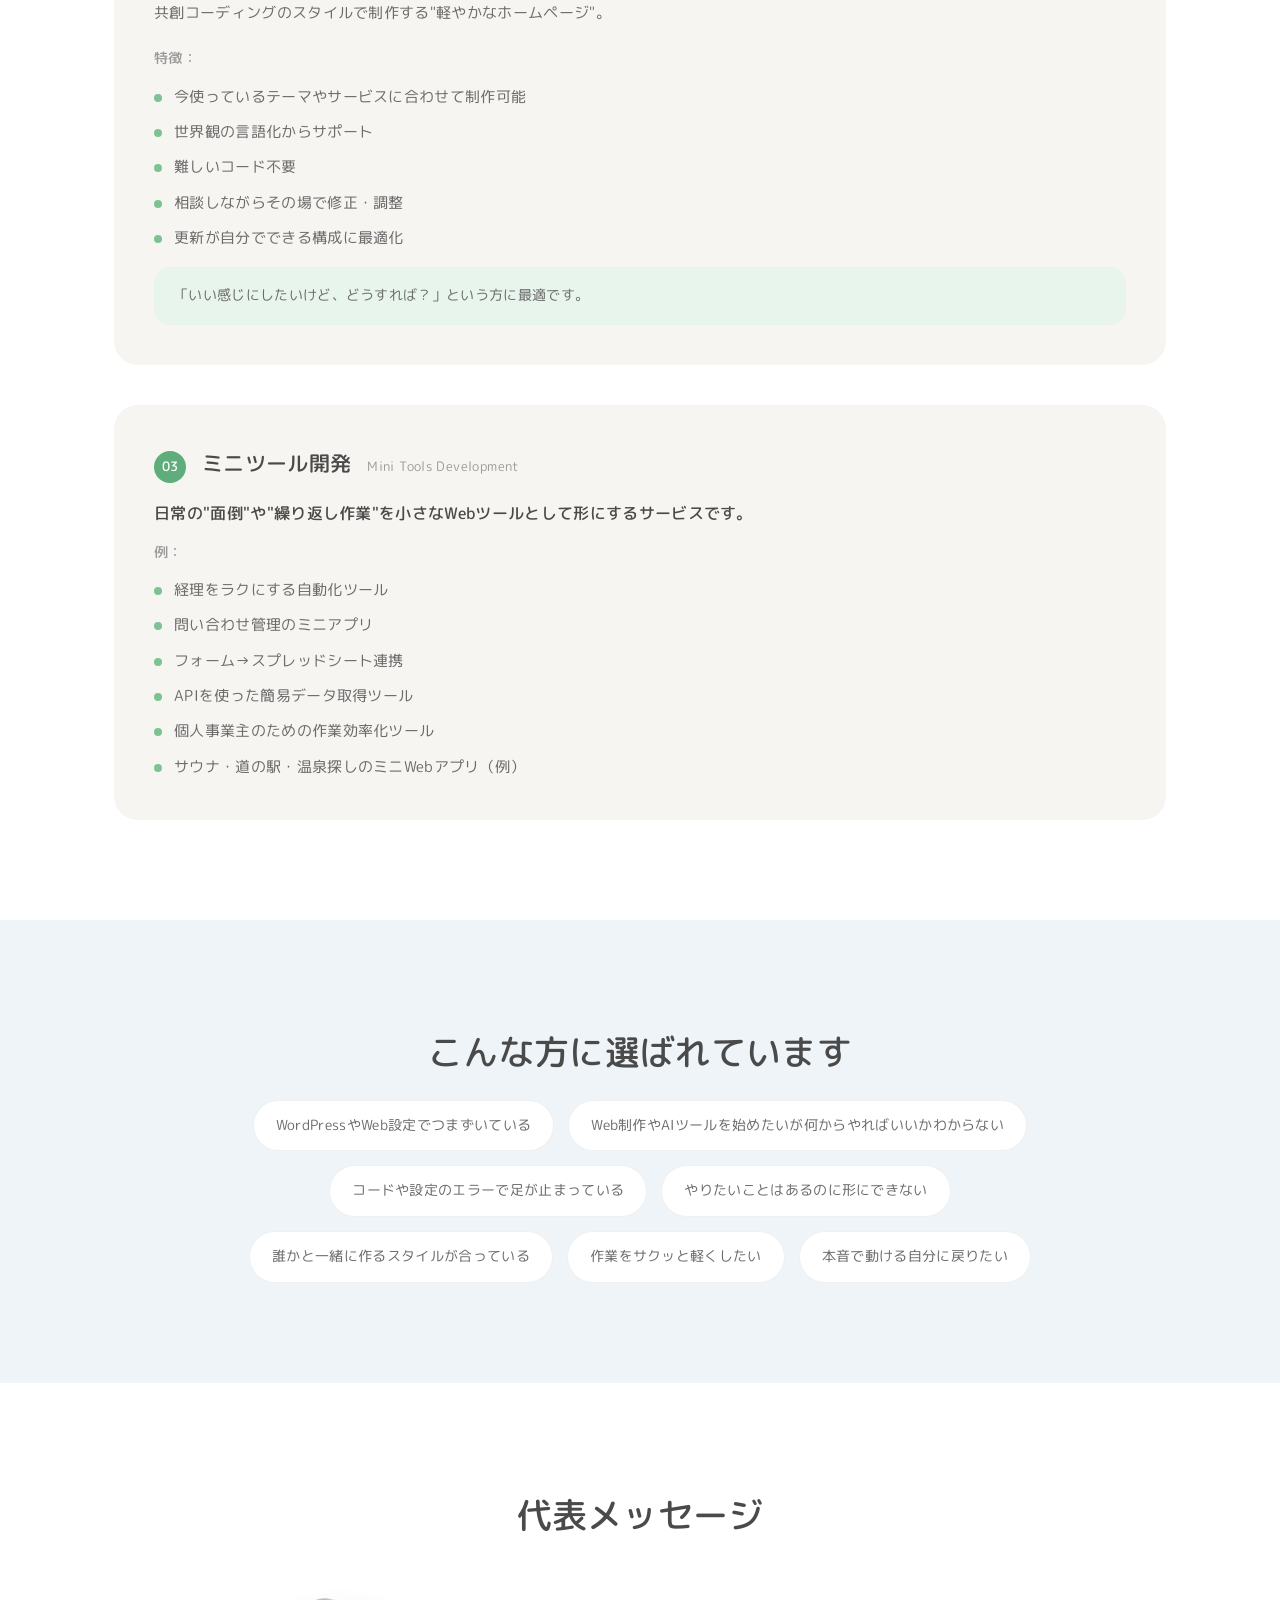
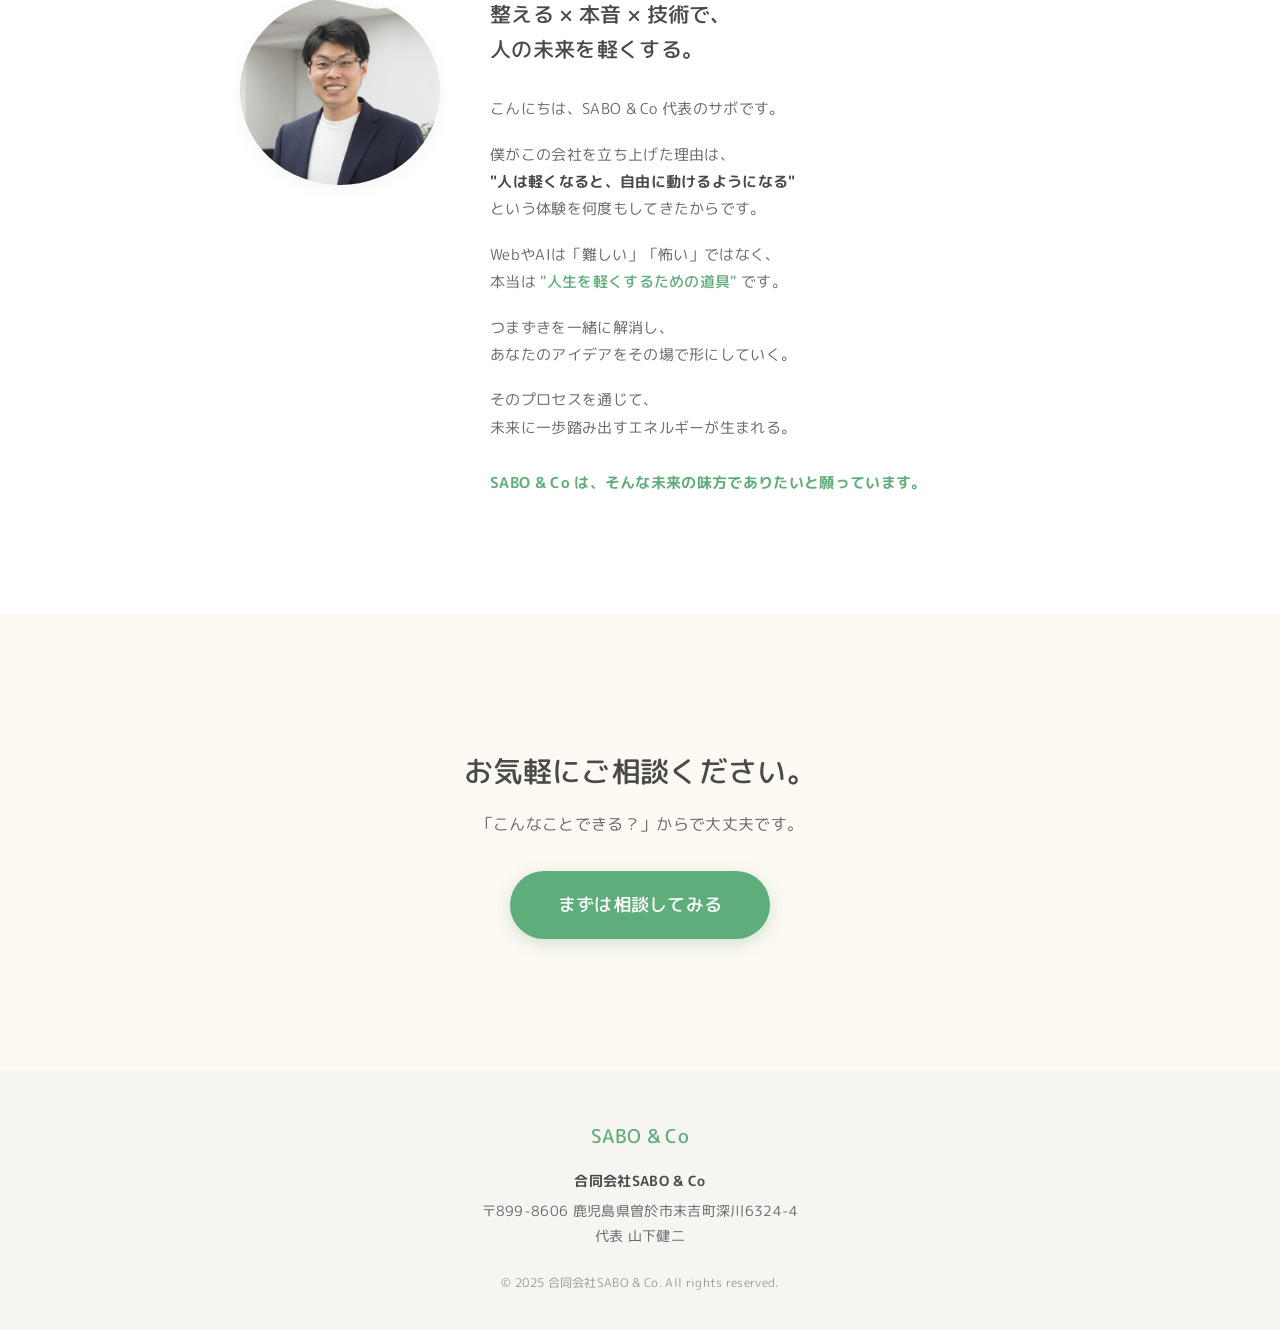
==== commit 13263702: "ポートフォリオページ・料金ページ追加、デザイン改善 - portfolio.html: 制作実績ページ新規作成 - price.html: 料金ページ新規作成（モニター価格表示） - フォントをM P" ====
--- a/index.html
+++ b/index.html
@@ -7,7 +7,7 @@
   <meta name="description" content="SABO & Coは、共創コーディング・ホームページ制作・ミニツール開発を通じて、あなたの困りごとを一緒に解決する会社です。">
   <link rel="preconnect" href="https://fonts.googleapis.com">
   <link rel="preconnect" href="https://fonts.gstatic.com" crossorigin>
-  <link href="https://fonts.googleapis.com/css2?family=Noto+Sans+JP:wght@400;500;700&display=swap" rel="stylesheet">
+  <link href="https://fonts.googleapis.com/css2?family=M+PLUS+Rounded+1c:wght@400;500;700&display=swap" rel="stylesheet">
   <link rel="stylesheet" href="styles.css">
 </head>
 <body>
@@ -22,10 +22,11 @@
           <span></span>
         </button>
         <ul class="nav-list">
-          <li><a href="#hero">HOME</a></li>
-          <li><a href="#service">SERVICE</a></li>
-          <li><a href="#about">ABOUT</a></li>
-          <li><a href="#contact">CONTACT</a></li>
+          <li><a href="#hero">ホーム</a></li>
+          <li><a href="#service">サービス内容</a></li>
+          <li><a href="portfolio.html">制作事例</a></li>
+          <li><a href="price.html">料金</a></li>
+          <li><a href="#contact">相談する</a></li>
         </ul>
       </nav>
     </div>
@@ -93,34 +94,34 @@
   <!-- ========== Credo Section ========== -->
   <section id="credo" class="credo">
     <div class="container">
+      <p class="section-lead fade-in-up">SABO & Co が大切にしていること</p>
       <h2 class="section-title fade-in-up">三つのクレド</h2>
-      <p class="section-subtitle fade-in-up">—— SABO & Co の軸</p>
       <div class="credo-cards">
         <article class="credo-card fade-in-up">
           <div class="credo-number">01</div>
-          <h3 class="credo-title">人の未来を軽くする。</h3>
+          <h3 class="credo-title">人の未来を、1ミリ軽くする。</h3>
           <p class="credo-text">
-            困りごとを1ミリ軽くすれば、人は前に進める。<br>
-            ツールでも、言葉でも、伴走でもいい。<br>
-            軽さから、未来は動き出す。
+            困りごとを軽くすれば、人は前へ進める。<br>
+            ツールでも、伴走でも、仕組みでも。<br>
+            "軽さ"から、未来は動き出す。
           </p>
         </article>
         <article class="credo-card fade-in-up">
           <div class="credo-number">02</div>
-          <h3 class="credo-title">小さく速く作り、世界を動かす。</h3>
+          <h3 class="credo-title">小さく速く作り、変化のきっかけを届ける。</h3>
           <p class="credo-text">
-            完璧さより、"すぐ動くこと"。<br>
-            小さな実装が、人生に大きな変化を起こす。<br>
-            つまずきは宝。気づいた瞬間に形にする。
+            完璧より、"まず形にすること"。<br>
+            小さな実装が、大きな推進力になる。<br>
+            気づいた瞬間を逃さず、未来の一歩をつくる。
           </p>
         </article>
         <article class="credo-card fade-in-up">
           <div class="credo-number">03</div>
-          <h3 class="credo-title">本音で生きる仲間を増やす。</h3>
+          <h3 class="credo-title">安心して相談できる存在である。</h3>
           <p class="credo-text">
-            本音で動ける人を一人増やすたび、<br>
-            世界は優しく自由になる。<br>
-            本気より本音。軽さと素直さを大切に。
+            安心は、創作と挑戦の土台。<br>
+            相談しやすさ、寄り添う姿勢、やさしいスピード。<br>
+            技術より先に"安心"を届ける。
           </p>
         </article>
       </div>
--- a/styles.css
+++ b/styles.css
@@ -18,10 +18,10 @@
   --color-bg-light: #F7F5F2;
   --color-bg-soft: #EEF4F7;
 
-  /* ===== Text Colors ===== */
-  --color-text-main: #3D4451;
-  --color-text-sub: #5C6470;
-  --color-text-muted: #8B919A;
+  /* ===== Text Colors (やわらかく) ===== */
+  --color-text-main: #4A4A4A;
+  --color-text-sub: #6B6B6B;
+  --color-text-muted: #9A9A9A;
   --color-text-white: #FFFFFF;
 
   /* ===== Accent Colors (from icon) ===== */
@@ -83,9 +83,10 @@
 }
 
 body {
-  font-family: 'Noto Sans JP', -apple-system, BlinkMacSystemFont, sans-serif;
+  font-family: 'M PLUS Rounded 1c', -apple-system, BlinkMacSystemFont, sans-serif;
   font-weight: 400;
-  line-height: 1.9;
+  line-height: 1.8;
+  letter-spacing: 0.02em;
   color: var(--color-text-main);
   background-color: var(--color-bg-white);
   overflow-x: hidden;
@@ -195,10 +196,19 @@
 
 .section-title {
   font-size: clamp(1.6rem, 4vw, 2.2rem);
-  font-weight: 700;
+  font-weight: 500;
   text-align: center;
   margin-bottom: 16px;
   color: var(--color-text-main);
+}
+
+.section-lead {
+  font-size: 0.9rem;
+  color: var(--color-green);
+  text-align: center;
+  margin-bottom: 8px;
+  font-weight: 500;
+  letter-spacing: 0.05em;
 }
 
 .section-subtitle {
@@ -235,7 +245,7 @@
 
 .logo {
   font-size: 1.4rem;
-  font-weight: 700;
+  font-weight: 500;
   color: var(--color-green);
 }
 
@@ -359,7 +369,7 @@
 
 .hero-title {
   font-size: clamp(1.8rem, 5vw, 2.8rem);
-  font-weight: 700;
+  font-weight: 500;
   line-height: 1.4;
   margin-bottom: 20px;
   color: var(--color-text-main);
@@ -437,6 +447,7 @@
   position: relative;
   background: var(--color-bg-white);
   overflow: hidden;
+  z-index: 1;
 }
 
 .about-bg-image {
@@ -445,7 +456,7 @@
   left: 0;
   width: 100%;
   height: 100%;
-  background-image: url('hero-image.png');
+  background-image: url('hero-image.jpg');
   background-size: cover;
   background-position: center;
   opacity: 0.12;
@@ -486,7 +497,7 @@
 
 .about-tagline {
   font-size: 1.2rem !important;
-  font-weight: 700;
+  font-weight: 500;
   color: var(--color-green) !important;
   margin-top: 32px !important;
 }
@@ -530,13 +541,13 @@
   background: var(--color-green-pale);
   color: var(--color-green);
   font-size: 1.2rem;
-  font-weight: 700;
+  font-weight: 500;
   margin-bottom: 20px;
 }
 
 .credo-title {
   font-size: 1.1rem;
-  font-weight: 700;
+  font-weight: 500;
   margin-bottom: 16px;
   line-height: 1.5;
   color: var(--color-text-main);
@@ -591,12 +602,12 @@
   background: var(--color-green);
   color: white;
   font-size: 0.8rem;
-  font-weight: 700;
+  font-weight: 500;
 }
 
 .service-name {
   font-size: 1.3rem;
-  font-weight: 700;
+  font-weight: 500;
   color: var(--color-text-main);
 }
 
@@ -722,7 +733,7 @@
 
 .message-headline {
   font-size: 1.3rem;
-  font-weight: 700;
+  font-weight: 500;
   line-height: 1.7;
   margin-bottom: 28px;
   color: var(--color-text-main);
@@ -760,7 +771,7 @@
 
 .contact-title {
   font-size: clamp(1.4rem, 4vw, 1.8rem);
-  font-weight: 700;
+  font-weight: 500;
   margin-bottom: 12px;
   color: var(--color-text-main);
 }
@@ -795,7 +806,7 @@
 
 .footer-logo {
   font-size: 1.2rem;
-  font-weight: 700;
+  font-weight: 500;
   color: var(--color-green);
 }
 
@@ -1043,3 +1054,1415 @@
   outline: 2px solid var(--color-green);
   outline-offset: 4px;
 }
+
+/* ==========================================
+   PORTFOLIO PAGE
+   ========================================== */
+
+/* Portfolio Hero */
+.portfolio-hero {
+  padding-top: calc(var(--header-height) + 60px);
+  padding-bottom: 60px;
+  background: linear-gradient(180deg, var(--color-bg-soft) 0%, var(--color-bg-white) 100%);
+  text-align: center;
+}
+
+.portfolio-hero-title {
+  font-size: clamp(2rem, 6vw, 3rem);
+  font-weight: 500;
+  color: var(--color-text-main);
+  margin-bottom: 8px;
+}
+
+.portfolio-hero-subtitle {
+  font-size: 1rem;
+  color: var(--color-text-muted);
+  margin-bottom: 20px;
+  letter-spacing: 0.1em;
+}
+
+.portfolio-hero-desc {
+  font-size: 1rem;
+  color: var(--color-text-sub);
+  line-height: 1.9;
+}
+
+/* Portfolio Section */
+.portfolio-section {
+  background: var(--color-bg-white);
+  padding: 60px 0 100px;
+}
+
+/* Portfolio Grid */
+.portfolio-grid {
+  display: grid;
+  grid-template-columns: repeat(auto-fit, minmax(320px, 1fr));
+  gap: 32px;
+}
+
+/* Portfolio Card Link */
+.portfolio-card-link {
+  display: block;
+  text-decoration: none;
+  color: inherit;
+}
+
+/* Portfolio Card */
+.portfolio-card {
+  background: var(--color-bg-white);
+  border: 1px solid var(--border-light);
+  border-radius: var(--radius-lg);
+  overflow: hidden;
+  transition: all var(--transition-medium);
+  cursor: pointer;
+}
+
+.portfolio-card-link:hover .portfolio-card,
+.portfolio-card:hover {
+  transform: translateY(-6px);
+  box-shadow: var(--shadow-medium);
+  border-color: var(--color-green-light);
+}
+
+.portfolio-card-image {
+  position: relative;
+  width: 100%;
+  height: 200px;
+  background: var(--color-bg-soft);
+  overflow: hidden;
+}
+
+.portfolio-card-image img {
+  width: 100%;
+  height: 100%;
+  object-fit: cover;
+  transition: transform var(--transition-medium);
+}
+
+.portfolio-card:hover .portfolio-card-image img {
+  transform: scale(1.05);
+}
+
+.portfolio-placeholder {
+  width: 100%;
+  height: 100%;
+  display: flex;
+  align-items: center;
+  justify-content: center;
+  background: linear-gradient(135deg, var(--color-sky-pale) 0%, var(--color-green-pale) 100%);
+}
+
+.portfolio-placeholder-icon {
+  font-size: 4rem;
+  opacity: 0.8;
+}
+
+.portfolio-card-content {
+  padding: 24px;
+}
+
+.portfolio-tag {
+  display: inline-block;
+  padding: 4px 12px;
+  font-size: 0.75rem;
+  font-weight: 600;
+  border-radius: var(--radius-full);
+  margin-bottom: 12px;
+}
+
+/* Webサイト - 緑系 */
+.portfolio-tag.tag-website {
+  background: var(--color-green-pale);
+  color: var(--color-green);
+}
+
+/* アプリ - ピンク系 */
+.portfolio-tag.tag-app {
+  background: var(--color-pink-pale);
+  color: var(--color-pink);
+}
+
+.portfolio-card-title {
+  font-size: 1.2rem;
+  font-weight: 500;
+  color: var(--color-text-main);
+  margin-bottom: 12px;
+}
+
+.portfolio-card-desc {
+  font-size: 0.9rem;
+  color: var(--color-text-sub);
+  line-height: 1.8;
+  margin-bottom: 16px;
+}
+
+.portfolio-card-features {
+  list-style: none;
+  padding: 0;
+  margin: 0;
+}
+
+.portfolio-card-features li {
+  position: relative;
+  padding-left: 16px;
+  font-size: 0.85rem;
+  color: var(--color-text-muted);
+  margin-bottom: 6px;
+}
+
+.portfolio-card-features li::before {
+  content: '';
+  position: absolute;
+  left: 0;
+  top: 8px;
+  width: 6px;
+  height: 6px;
+  border-radius: 50%;
+  background: var(--color-green-light);
+}
+
+/* Portfolio CTA */
+.portfolio-cta {
+  background: var(--color-bg-cream);
+  padding: 80px 0;
+}
+
+.portfolio-cta-inner {
+  text-align: center;
+  max-width: 600px;
+  margin: 0 auto;
+}
+
+.portfolio-cta-title {
+  font-size: clamp(1.3rem, 4vw, 1.6rem);
+  font-weight: 500;
+  color: var(--color-text-main);
+  margin-bottom: 16px;
+}
+
+.portfolio-cta-text {
+  font-size: 1rem;
+  color: var(--color-text-sub);
+  line-height: 1.9;
+  margin-bottom: 32px;
+}
+
+/* Active nav link */
+.nav-list a.active {
+  color: var(--color-green);
+}
+
+.nav-list a.active::after {
+  width: 100%;
+}
+
+/* Portfolio Responsive */
+@media (max-width: 768px) {
+  .portfolio-hero {
+    padding-top: calc(var(--header-height) + 40px);
+    padding-bottom: 40px;
+  }
+
+  .portfolio-hero-desc br {
+    display: none;
+  }
+
+  .portfolio-grid {
+    grid-template-columns: 1fr;
+    gap: 24px;
+  }
+
+  .portfolio-card-image {
+    height: 180px;
+  }
+
+  .portfolio-cta {
+    padding: 60px 0;
+  }
+
+  .portfolio-cta-text br {
+    display: none;
+  }
+}
+
+/* ==========================================
+   PRICE LP PAGE
+   ========================================== */
+
+/* LP Hero */
+.lp-hero {
+  padding-top: calc(var(--header-height) + 80px);
+  padding-bottom: 80px;
+  background: linear-gradient(180deg, var(--color-bg-cream) 0%, var(--color-bg-white) 100%);
+  text-align: center;
+}
+
+.lp-hero-badge {
+  display: inline-block;
+  padding: 8px 24px;
+  background: var(--color-pink);
+  color: white;
+  font-size: 0.9rem;
+  font-weight: 500;
+  border-radius: var(--radius-full);
+  margin-bottom: 24px;
+}
+
+.lp-hero-title {
+  font-size: clamp(1.8rem, 5vw, 2.8rem);
+  font-weight: 500;
+  line-height: 1.6;
+  margin-bottom: 24px;
+  color: var(--color-text-main);
+}
+
+.lp-hero-desc {
+  font-size: 1.1rem;
+  color: var(--color-text-sub);
+  line-height: 2;
+}
+
+/* LP Section Common */
+.lp-section-title {
+  font-size: clamp(1.5rem, 4vw, 2rem);
+  font-weight: 500;
+  text-align: center;
+  margin-bottom: 16px;
+  color: var(--color-text-main);
+}
+
+.lp-section-subtitle {
+  font-size: 1rem;
+  color: var(--color-text-muted);
+  text-align: center;
+  margin-bottom: 48px;
+}
+
+/* LP Problems Section */
+.lp-problems {
+  background: var(--color-bg-white);
+  padding: 80px 0;
+}
+
+.lp-problem-list {
+  display: grid;
+  grid-template-columns: repeat(auto-fit, minmax(250px, 1fr));
+  gap: 24px;
+  margin: 48px 0;
+}
+
+.lp-problem-item {
+  background: var(--color-bg-light);
+  border-radius: var(--radius-lg);
+  padding: 32px 24px;
+  text-align: center;
+}
+
+.lp-problem-icon {
+  font-size: 3rem;
+  display: block;
+  margin-bottom: 16px;
+}
+
+.lp-problem-item p {
+  color: var(--color-text-sub);
+  line-height: 1.8;
+}
+
+.lp-problem-item strong {
+  color: var(--color-text-main);
+}
+
+.lp-problems-answer {
+  text-align: center;
+  font-size: 1.2rem;
+  color: var(--color-text-main);
+  margin-top: 48px;
+}
+
+.lp-problems-answer .arrow-down {
+  font-size: 2rem;
+  color: var(--color-green);
+}
+
+/* LP Services Section */
+.lp-services {
+  background: var(--color-bg-soft);
+  padding: 80px 0;
+}
+
+.lp-service-cards {
+  display: grid;
+  grid-template-columns: repeat(auto-fit, minmax(300px, 1fr));
+  gap: 32px;
+}
+
+.lp-service-card {
+  background: var(--color-bg-white);
+  border-radius: var(--radius-lg);
+  padding: 32px;
+  box-shadow: var(--shadow-soft);
+}
+
+.lp-service-icon {
+  font-size: 3rem;
+  margin-bottom: 16px;
+}
+
+.lp-service-name {
+  font-size: 1.3rem;
+  font-weight: 500;
+  color: var(--color-text-main);
+  margin-bottom: 8px;
+}
+
+.lp-service-sub {
+  font-size: 0.85rem;
+  color: var(--color-text-muted);
+  margin-bottom: 16px;
+}
+
+.lp-service-catch {
+  font-size: 1rem;
+  color: var(--color-text-main);
+  line-height: 1.8;
+  margin-bottom: 20px;
+  font-weight: 500;
+}
+
+.lp-service-note {
+  margin-top: 20px;
+  padding: 16px;
+  background: var(--color-green-pale);
+  border-radius: var(--radius-sm);
+  font-size: 0.9rem;
+  color: var(--color-text-sub);
+  line-height: 1.7;
+}
+
+.lp-service-example {
+  background: var(--color-bg-light);
+  padding: 12px 16px;
+  border-radius: var(--radius-sm);
+  color: var(--color-text-sub);
+  font-size: 0.95rem;
+  margin-bottom: 20px;
+  border-left: 3px solid var(--color-pink);
+}
+
+.lp-service-detail p {
+  font-size: 0.9rem;
+  font-weight: 600;
+  color: var(--color-text-main);
+  margin-bottom: 8px;
+}
+
+.lp-service-detail ul {
+  list-style: none;
+  margin-bottom: 20px;
+}
+
+.lp-service-detail li {
+  position: relative;
+  padding-left: 20px;
+  font-size: 0.9rem;
+  color: var(--color-text-sub);
+  margin-bottom: 6px;
+}
+
+.lp-service-detail li::before {
+  content: '✓';
+  position: absolute;
+  left: 0;
+  color: var(--color-green);
+  font-weight: 500;
+}
+
+.lp-service-result {
+  background: var(--color-green-pale);
+  padding: 16px;
+  border-radius: var(--radius-sm);
+  font-size: 0.95rem;
+  color: var(--color-text-main);
+  line-height: 1.7;
+}
+
+.lp-service-result span {
+  display: block;
+  font-size: 0.8rem;
+  color: var(--color-green);
+  font-weight: 600;
+  margin-bottom: 4px;
+}
+
+/* LP Pricing Section */
+.lp-pricing {
+  background: var(--color-bg-white);
+  padding: 80px 0;
+}
+
+.lp-monitor-banner {
+  background: linear-gradient(135deg, var(--color-pink-pale), var(--color-sky-pale));
+  border: 2px solid var(--color-pink);
+  border-radius: var(--radius-lg);
+  padding: 24px 32px;
+  text-align: center;
+  margin-bottom: 48px;
+}
+
+.lp-monitor-badge {
+  display: inline-block;
+  background: var(--color-pink);
+  color: white;
+  padding: 4px 16px;
+  border-radius: var(--radius-full);
+  font-size: 0.85rem;
+  font-weight: 500;
+  margin-bottom: 12px;
+}
+
+.lp-monitor-text {
+  font-size: 1.1rem;
+  color: var(--color-text-main);
+}
+
+.lp-monitor-note {
+  font-size: 0.85rem;
+  color: var(--color-text-muted);
+}
+
+.lp-price-cards {
+  display: grid;
+  grid-template-columns: repeat(auto-fit, minmax(280px, 1fr));
+  gap: 24px;
+  margin-bottom: 48px;
+}
+
+.lp-price-card {
+  background: var(--color-bg-white);
+  border: 2px solid var(--border-light);
+  border-radius: var(--radius-lg);
+  overflow: hidden;
+  transition: all var(--transition-medium);
+}
+
+.lp-price-card:hover {
+  border-color: var(--color-green-light);
+  box-shadow: var(--shadow-medium);
+}
+
+.lp-price-card-popular {
+  border-color: var(--color-green);
+  position: relative;
+}
+
+.lp-popular-badge {
+  position: absolute;
+  top: -1px;
+  right: 24px;
+  background: var(--color-green);
+  color: white;
+  padding: 4px 16px;
+  font-size: 0.8rem;
+  font-weight: 500;
+  border-radius: 0 0 8px 8px;
+}
+
+.lp-price-header {
+  background: var(--color-bg-light);
+  padding: 24px;
+  text-align: center;
+}
+
+.lp-price-icon {
+  font-size: 2.5rem;
+  display: block;
+  margin-bottom: 12px;
+}
+
+.lp-price-header h3 {
+  font-size: 1.2rem;
+  font-weight: 500;
+  color: var(--color-text-main);
+  margin-bottom: 4px;
+}
+
+.lp-price-time {
+  font-size: 0.9rem;
+  color: var(--color-text-muted);
+}
+
+.lp-price-body {
+  padding: 24px;
+}
+
+.lp-price-amount {
+  text-align: center;
+  margin-bottom: 8px;
+}
+
+.lp-price-amount .price {
+  font-size: 2rem;
+  font-weight: 500;
+  color: var(--color-green);
+}
+
+.lp-price-amount .price .yen {
+  font-size: 1rem;
+}
+
+.lp-price-amount .lp-price-note {
+  display: block;
+  font-size: 0.85rem;
+  color: var(--color-text-muted);
+  margin-top: 4px;
+}
+
+.lp-price-amount-sub {
+  text-align: center;
+  font-size: 0.9rem;
+  color: var(--color-text-sub);
+  margin-bottom: 20px;
+  padding-bottom: 16px;
+  border-bottom: 1px solid var(--border-light);
+}
+
+.lp-price-regular {
+  display: flex;
+  justify-content: space-between;
+  align-items: center;
+  margin-bottom: 8px;
+  color: var(--color-text-muted);
+}
+
+.lp-price-regular .label {
+  font-size: 0.85rem;
+}
+
+.lp-price-regular .price {
+  font-size: 1rem;
+}
+
+.lp-price-monitor {
+  display: flex;
+  justify-content: space-between;
+  align-items: center;
+  padding: 16px;
+  background: var(--color-pink-pale);
+  border-radius: var(--radius-sm);
+  margin-bottom: 20px;
+}
+
+.lp-price-monitor .label {
+  font-size: 0.85rem;
+  color: var(--color-pink);
+  font-weight: 600;
+}
+
+.lp-price-monitor .price {
+  font-size: 1.8rem;
+  font-weight: 500;
+  color: var(--color-pink);
+}
+
+.lp-price-monitor .price .yen {
+  font-size: 1rem;
+}
+
+.lp-price-includes {
+  list-style: none;
+}
+
+.lp-price-includes li {
+  position: relative;
+  padding-left: 24px;
+  font-size: 0.9rem;
+  color: var(--color-text-sub);
+  margin-bottom: 8px;
+}
+
+.lp-price-includes li::before {
+  content: '✓';
+  position: absolute;
+  left: 0;
+  color: var(--color-green);
+  font-weight: 500;
+}
+
+/* Monthly Support */
+.lp-monthly {
+  background: var(--color-bg-light);
+  border-radius: var(--radius-lg);
+  padding: 32px;
+  text-align: center;
+}
+
+.lp-monthly-icon {
+  font-size: 2.5rem;
+  margin-bottom: 12px;
+}
+
+.lp-monthly-title {
+  font-size: 1.2rem;
+  font-weight: 500;
+  color: var(--color-text-main);
+  margin-bottom: 16px;
+  text-align: center;
+}
+
+.lp-monthly-content {
+  max-width: 600px;
+  margin: 0 auto;
+  text-align: center;
+}
+
+.lp-monthly-desc {
+  color: var(--color-text-sub);
+  margin-bottom: 20px;
+}
+
+.lp-monthly-price {
+  margin-bottom: 20px;
+}
+
+.lp-monthly-price .price {
+  font-size: 1.8rem;
+  font-weight: 500;
+  color: var(--color-green);
+}
+
+.lp-monthly-price .price .yen {
+  font-size: 1rem;
+}
+
+.lp-monthly-includes {
+  list-style: none;
+  display: inline-block;
+  text-align: left;
+  margin-bottom: 16px;
+}
+
+.lp-monthly-includes li {
+  position: relative;
+  padding-left: 24px;
+  font-size: 0.9rem;
+  color: var(--color-text-sub);
+  margin-bottom: 6px;
+}
+
+.lp-monthly-includes li::before {
+  content: '✓';
+  position: absolute;
+  left: 0;
+  color: var(--color-green);
+  font-weight: 500;
+}
+
+.lp-monthly-note {
+  font-size: 0.85rem;
+  color: var(--color-text-muted);
+}
+
+/* LP Empathy Message */
+.lp-empathy {
+  margin-top: 48px;
+  padding: 32px;
+  background: linear-gradient(135deg, var(--color-pink-pale), var(--color-sky-pale));
+  border-radius: var(--radius-lg);
+  text-align: center;
+}
+
+.lp-empathy-text {
+  font-size: 1.1rem;
+  color: var(--color-text-main);
+  line-height: 1.9;
+}
+
+/* LP Works Section */
+.lp-works {
+  background: var(--color-bg-soft);
+  padding: 80px 0;
+}
+
+.lp-works-grid {
+  display: grid;
+  grid-template-columns: repeat(auto-fit, minmax(240px, 1fr));
+  gap: 24px;
+  margin-top: 32px;
+}
+
+.lp-works-card {
+  display: block;
+  background: var(--color-bg-white);
+  border-radius: var(--radius-md);
+  overflow: hidden;
+  text-decoration: none;
+  color: inherit;
+  transition: all var(--transition-medium);
+  box-shadow: var(--shadow-soft);
+}
+
+.lp-works-card:hover {
+  transform: translateY(-4px);
+  box-shadow: var(--shadow-medium);
+}
+
+.lp-works-image {
+  height: 140px;
+  overflow: hidden;
+}
+
+.lp-works-image img {
+  width: 100%;
+  height: 100%;
+  object-fit: cover;
+  transition: transform var(--transition-medium);
+}
+
+.lp-works-card:hover .lp-works-image img {
+  transform: scale(1.05);
+}
+
+.lp-works-content {
+  padding: 16px;
+}
+
+.lp-works-tag {
+  display: inline-block;
+  padding: 2px 10px;
+  font-size: 0.7rem;
+  font-weight: 600;
+  border-radius: var(--radius-full);
+  margin-bottom: 8px;
+  /* デフォルト: アプリ（ピンク） */
+  background: var(--color-pink-pale);
+  color: var(--color-pink);
+}
+
+.lp-works-tag.tag-website {
+  background: var(--color-green-pale);
+  color: var(--color-green);
+}
+
+.lp-works-content h3 {
+  font-size: 1rem;
+  font-weight: 500;
+  color: var(--color-text-main);
+  margin-bottom: 4px;
+}
+
+.lp-works-content p {
+  font-size: 0.85rem;
+  color: var(--color-text-muted);
+}
+
+.lp-works-more {
+  text-align: center;
+  margin-top: 32px;
+}
+
+.lp-works-more a {
+  color: var(--color-green);
+  font-weight: 600;
+  text-decoration: none;
+}
+
+.lp-works-more a:hover {
+  text-decoration: underline;
+}
+
+/* LP Reasons Section */
+.lp-reasons {
+  background: var(--color-bg-cream);
+  padding: 80px 0;
+}
+
+.lp-reason-list {
+  max-width: 700px;
+  margin: 48px auto 0;
+}
+
+.lp-reason-item {
+  display: flex;
+  gap: 24px;
+  align-items: flex-start;
+  margin-bottom: 32px;
+}
+
+.lp-reason-number {
+  flex-shrink: 0;
+  width: 48px;
+  height: 48px;
+  background: var(--color-green);
+  color: white;
+  border-radius: 50%;
+  display: flex;
+  align-items: center;
+  justify-content: center;
+  font-size: 1.2rem;
+  font-weight: 500;
+}
+
+.lp-reason-content h3 {
+  font-size: 1.1rem;
+  font-weight: 500;
+  color: var(--color-text-main);
+  margin-bottom: 8px;
+}
+
+.lp-reason-content p {
+  font-size: 0.95rem;
+  color: var(--color-text-sub);
+  line-height: 1.8;
+}
+
+/* LP FAQ Section */
+.lp-faq {
+  background: var(--color-bg-white);
+  padding: 80px 0;
+}
+
+.lp-faq-list {
+  max-width: 700px;
+  margin: 48px auto 0;
+}
+
+.lp-faq-item {
+  background: var(--color-bg-light);
+  border-radius: var(--radius-md);
+  padding: 24px;
+  margin-bottom: 16px;
+}
+
+.lp-faq-question {
+  font-size: 1rem;
+  font-weight: 500;
+  color: var(--color-text-main);
+  margin-bottom: 12px;
+}
+
+.lp-faq-answer {
+  font-size: 0.95rem;
+  color: var(--color-text-sub);
+  line-height: 1.8;
+  padding-left: 24px;
+  border-left: 3px solid var(--color-green-light);
+}
+
+/* LP CTA Section */
+.lp-cta {
+  background: linear-gradient(135deg, var(--color-green-pale), var(--color-sky-pale));
+  padding: 80px 0;
+}
+
+.lp-cta-inner {
+  text-align: center;
+  max-width: 600px;
+  margin: 0 auto;
+}
+
+.lp-cta-lead {
+  font-size: 0.95rem;
+  color: var(--color-text-muted);
+  margin-bottom: 12px;
+}
+
+.lp-cta-title {
+  font-size: clamp(1.4rem, 4vw, 1.8rem);
+  font-weight: 500;
+  color: var(--color-text-main);
+  margin-bottom: 20px;
+  line-height: 1.6;
+}
+
+.lp-cta-text {
+  font-size: 1rem;
+  color: var(--color-text-sub);
+  line-height: 1.9;
+  margin-bottom: 32px;
+}
+
+.lp-cta-note {
+  font-size: 0.85rem;
+  color: var(--color-text-muted);
+  margin-top: 16px;
+}
+
+/* LP Responsive */
+@media (max-width: 768px) {
+  .lp-hero {
+    padding-top: calc(var(--header-height) + 48px);
+    padding-bottom: 48px;
+  }
+
+  .lp-hero-title br,
+  .lp-hero-desc br {
+    display: none;
+  }
+
+  .lp-problems,
+  .lp-services,
+  .lp-pricing,
+  .lp-reasons,
+  .lp-faq,
+  .lp-cta {
+    padding: 60px 0;
+  }
+
+  .lp-problem-list,
+  .lp-service-cards,
+  .lp-price-cards {
+    grid-template-columns: 1fr;
+  }
+
+  .lp-reason-item {
+    flex-direction: column;
+    align-items: center;
+    text-align: center;
+  }
+
+  .lp-faq-answer {
+    padding-left: 16px;
+  }
+
+  .lp-cta-title br {
+    display: none;
+  }
+
+  .lp-empathy {
+    padding: 24px 16px;
+  }
+
+  .lp-empathy-text {
+    font-size: 1rem;
+  }
+
+  .lp-empathy-text br {
+    display: none;
+  }
+
+  .lp-works {
+    padding: 60px 0;
+  }
+
+  .lp-works-grid {
+    grid-template-columns: repeat(2, 1fr);
+    gap: 16px;
+  }
+
+  .lp-works-image {
+    height: 100px;
+  }
+
+  .lp-works-content {
+    padding: 12px;
+  }
+
+  .lp-works-content h3 {
+    font-size: 0.9rem;
+  }
+
+  .lp-works-content p {
+    font-size: 0.75rem;
+  }
+}
+
+/* ========================================
+   Price Page Styles (New)
+   ======================================== */
+
+/* Price Hero */
+.price-hero {
+  background: var(--gradient-soft);
+  padding: 140px 0 80px;
+  text-align: center;
+}
+
+.price-hero-title {
+  font-size: 2.5rem;
+  font-weight: 500;
+  color: var(--color-text-white);
+  margin-bottom: 24px;
+}
+
+.price-hero-lead {
+  font-size: 1.3rem;
+  color: var(--color-text-white);
+  line-height: 1.8;
+  margin-bottom: 32px;
+}
+
+.price-hero-desc {
+  max-width: 600px;
+  margin: 0 auto;
+  background: rgba(255, 255, 255, 0.9);
+  padding: 32px;
+  border-radius: var(--radius-lg);
+}
+
+.price-hero-desc p {
+  font-size: 1rem;
+  color: var(--color-text-main);
+  line-height: 1.9;
+  margin-bottom: 16px;
+}
+
+.price-hero-desc p:last-child {
+  margin-bottom: 0;
+}
+
+/* Price Consult */
+.price-consult {
+  padding: 60px 0;
+  background: var(--color-bg-cream);
+}
+
+.price-consult-inner {
+  text-align: center;
+  max-width: 500px;
+  margin: 0 auto;
+}
+
+.price-consult-text {
+  font-size: 1.1rem;
+  color: var(--color-text-main);
+  line-height: 2;
+  margin-bottom: 24px;
+}
+
+/* Price Section */
+.price-section {
+  padding: 80px 0;
+  background: var(--color-bg-white);
+}
+
+.price-intro {
+  text-align: center;
+  margin-bottom: 48px;
+}
+
+.price-section-title {
+  font-size: 1.8rem;
+  font-weight: 500;
+  color: var(--color-text-main);
+  margin-bottom: 16px;
+}
+
+.price-section-desc {
+  font-size: 1rem;
+  color: var(--color-text-sub);
+  line-height: 1.8;
+}
+
+/* Price Card */
+.price-card {
+  background: var(--color-bg-light);
+  border-radius: var(--radius-lg);
+  padding: 40px;
+  margin-bottom: 32px;
+  position: relative;
+}
+
+.price-card-number {
+  position: absolute;
+  top: -16px;
+  left: 32px;
+  background: var(--color-green);
+  color: white;
+  width: 48px;
+  height: 48px;
+  border-radius: 50%;
+  display: flex;
+  align-items: center;
+  justify-content: center;
+  font-size: 1.1rem;
+  font-weight: 500;
+}
+
+.price-card-header {
+  margin-bottom: 24px;
+  padding-top: 16px;
+}
+
+.price-card-title {
+  font-size: 1.5rem;
+  font-weight: 500;
+  color: var(--color-text-main);
+  margin-bottom: 12px;
+}
+
+.price-card-catch {
+  font-size: 1rem;
+  color: var(--color-text-sub);
+  line-height: 1.8;
+}
+
+.price-card-body {
+  display: grid;
+  grid-template-columns: 1fr 1fr;
+  gap: 32px;
+}
+
+.price-card-body-with-image {
+  grid-template-columns: 1fr 1.2fr;
+  align-items: start;
+}
+
+.price-card-image {
+  background: var(--color-bg-white);
+  border-radius: var(--radius-md);
+  overflow: hidden;
+  padding: 16px;
+}
+
+.price-card-image img {
+  width: 100%;
+  height: auto;
+  display: block;
+}
+
+.price-card-right {
+  display: flex;
+  flex-direction: column;
+  gap: 24px;
+}
+
+.price-card-pricing {
+  background: var(--color-bg-white);
+  padding: 24px;
+  border-radius: var(--radius-md);
+  text-align: center;
+}
+
+.price-amount {
+  display: flex;
+  align-items: baseline;
+  justify-content: center;
+  gap: 4px;
+  margin-bottom: 8px;
+}
+
+.price-number {
+  font-size: 2.5rem;
+  font-weight: 500;
+  color: var(--color-green);
+}
+
+.price-unit {
+  font-size: 1.2rem;
+  color: var(--color-text-main);
+}
+
+.price-time {
+  font-size: 1rem;
+  color: var(--color-text-sub);
+  margin-left: 4px;
+}
+
+.price-extra {
+  font-size: 0.9rem;
+  color: var(--color-text-muted);
+  margin-top: 8px;
+}
+
+.price-note {
+  font-size: 0.9rem;
+  color: var(--color-text-muted);
+  margin-top: 4px;
+}
+
+.price-card-features h4 {
+  font-size: 0.95rem;
+  font-weight: 500;
+  color: var(--color-text-main);
+  margin-bottom: 12px;
+}
+
+.price-card-features ul {
+  list-style: none;
+}
+
+.price-card-features li {
+  position: relative;
+  padding-left: 20px;
+  font-size: 0.95rem;
+  color: var(--color-text-sub);
+  margin-bottom: 8px;
+  line-height: 1.6;
+}
+
+.price-card-features li::before {
+  content: '✓';
+  position: absolute;
+  left: 0;
+  color: var(--color-green);
+  font-weight: 500;
+}
+
+/* Price Security */
+.price-security {
+  padding: 60px 0;
+  background: var(--color-bg-soft);
+}
+
+.price-security-inner {
+  max-width: 700px;
+  margin: 0 auto;
+  text-align: center;
+}
+
+.price-security-icon {
+  font-size: 2.5rem;
+  margin-bottom: 16px;
+}
+
+.price-security-title {
+  font-size: 1.3rem;
+  font-weight: 500;
+  color: var(--color-text-main);
+  margin-bottom: 12px;
+}
+
+.price-security-lead {
+  font-size: 1rem;
+  color: var(--color-text-sub);
+  margin-bottom: 24px;
+}
+
+.price-security-list {
+  list-style: none;
+  text-align: left;
+  background: var(--color-bg-white);
+  padding: 24px 32px;
+  border-radius: var(--radius-md);
+}
+
+.price-security-list li {
+  position: relative;
+  padding-left: 24px;
+  font-size: 0.95rem;
+  color: var(--color-text-sub);
+  margin-bottom: 12px;
+  line-height: 1.7;
+}
+
+.price-security-list li:last-child {
+  margin-bottom: 0;
+}
+
+.price-security-list li::before {
+  content: '•';
+  position: absolute;
+  left: 0;
+  color: var(--color-green);
+  font-weight: bold;
+}
+
+/* Price Monitor Note */
+.price-monitor-note {
+  padding: 60px 0;
+  background: var(--color-bg-cream);
+}
+
+.price-monitor-inner {
+  max-width: 600px;
+  margin: 0 auto;
+  text-align: center;
+}
+
+.price-monitor-title {
+  font-size: 1.3rem;
+  font-weight: 500;
+  color: var(--color-text-main);
+  margin-bottom: 20px;
+}
+
+.price-monitor-text {
+  font-size: 1rem;
+  color: var(--color-text-sub);
+  line-height: 1.9;
+  margin-bottom: 16px;
+}
+
+.price-monitor-highlight {
+  font-size: 1.05rem;
+  color: var(--color-green);
+  font-weight: 500;
+  line-height: 1.8;
+  margin-top: 24px;
+}
+
+/* Price CTA */
+.price-cta {
+  padding: 80px 0;
+  background: var(--gradient-warm);
+}
+
+.price-cta-inner {
+  text-align: center;
+  max-width: 600px;
+  margin: 0 auto;
+}
+
+.price-cta-title {
+  font-size: 1.6rem;
+  font-weight: 500;
+  color: var(--color-text-main);
+  margin-bottom: 16px;
+}
+
+.price-cta-text {
+  font-size: 1rem;
+  color: var(--color-text-sub);
+  line-height: 1.9;
+  margin-bottom: 32px;
+}
+
+/* Price Page Responsive */
+@media (max-width: 768px) {
+  .price-hero {
+    padding: 120px 0 60px;
+  }
+
+  .price-hero-title {
+    font-size: 1.8rem;
+  }
+
+  .price-hero-lead {
+    font-size: 1.1rem;
+  }
+
+  .price-hero-desc {
+    padding: 24px;
+  }
+
+  .price-card {
+    padding: 32px 24px;
+  }
+
+  .price-card-body {
+    grid-template-columns: 1fr;
+    gap: 24px;
+  }
+
+  .price-card-body-with-image {
+    grid-template-columns: 1fr;
+  }
+
+  .price-card-image {
+    max-width: 280px;
+    margin: 0 auto;
+  }
+
+  .price-number {
+    font-size: 2rem;
+  }
+
+  .price-section-title {
+    font-size: 1.5rem;
+  }
+
+  .price-cta-title {
+    font-size: 1.3rem;
+  }
+}
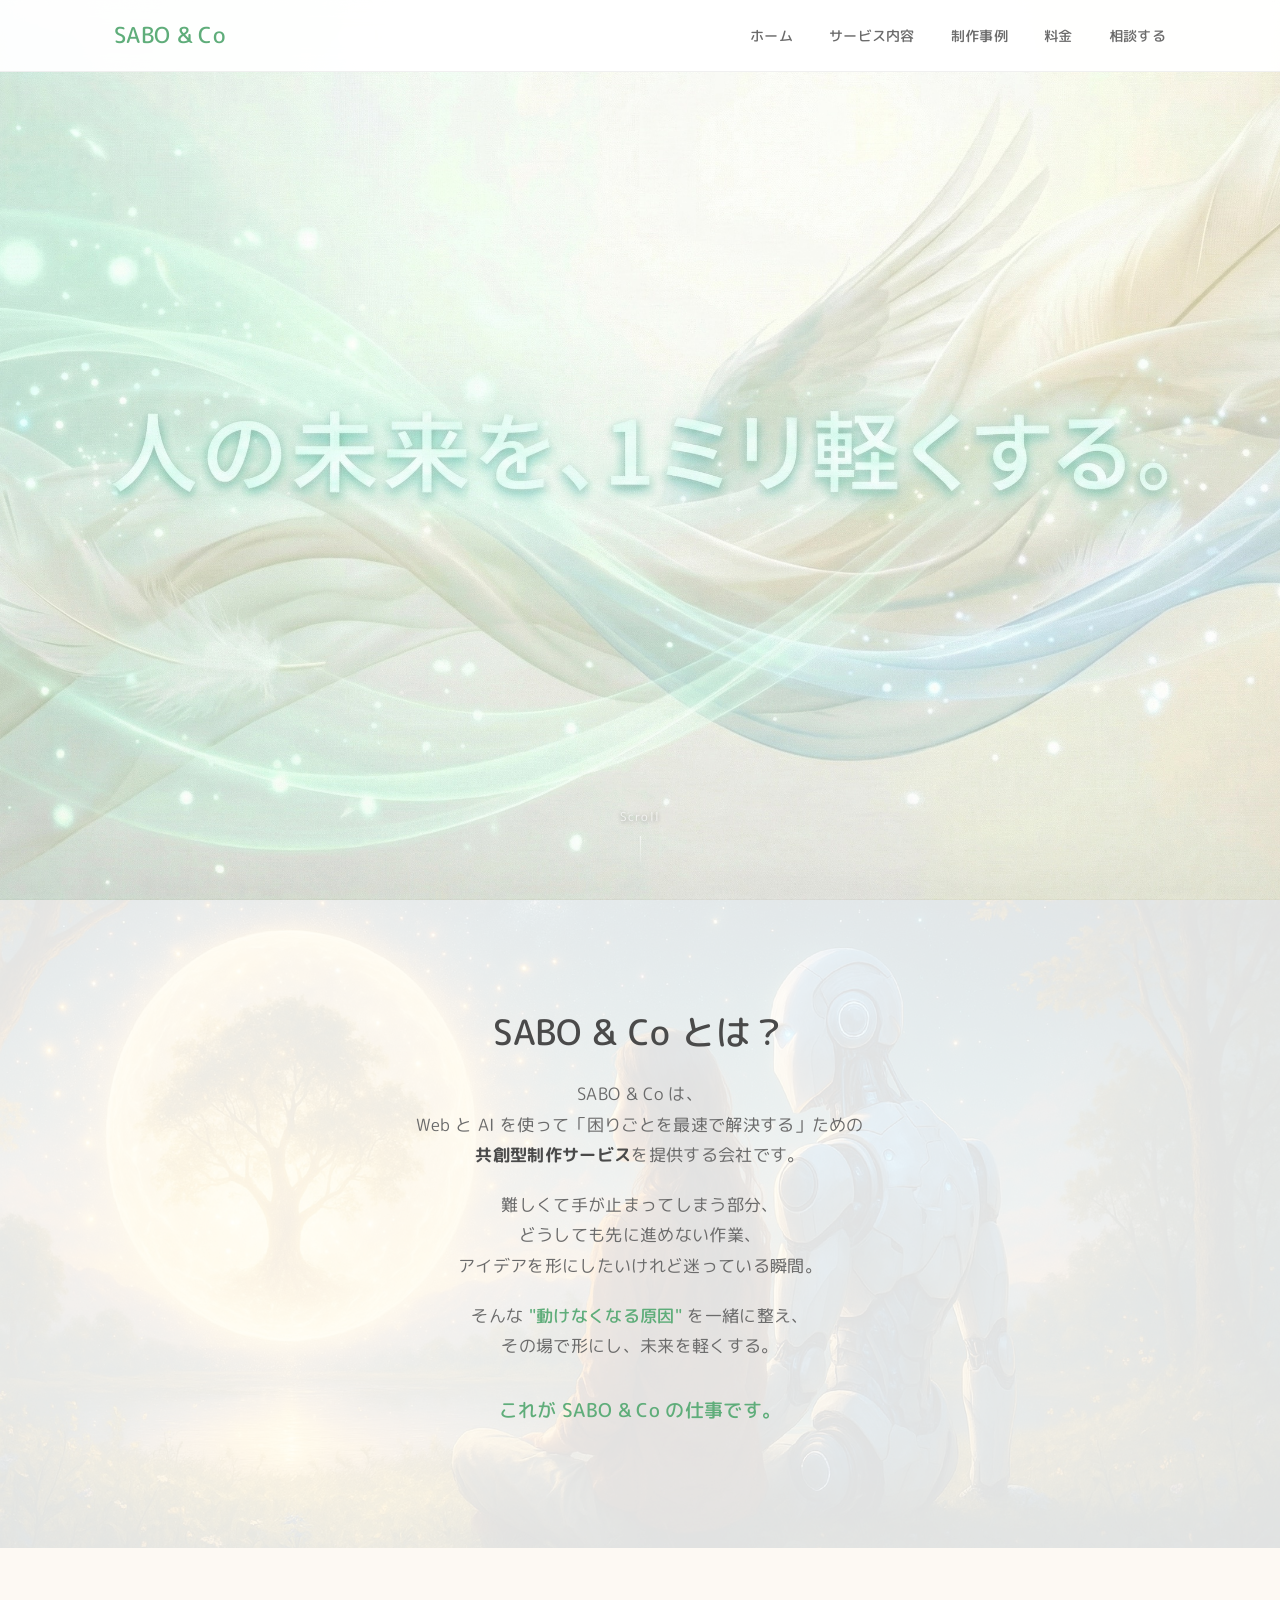
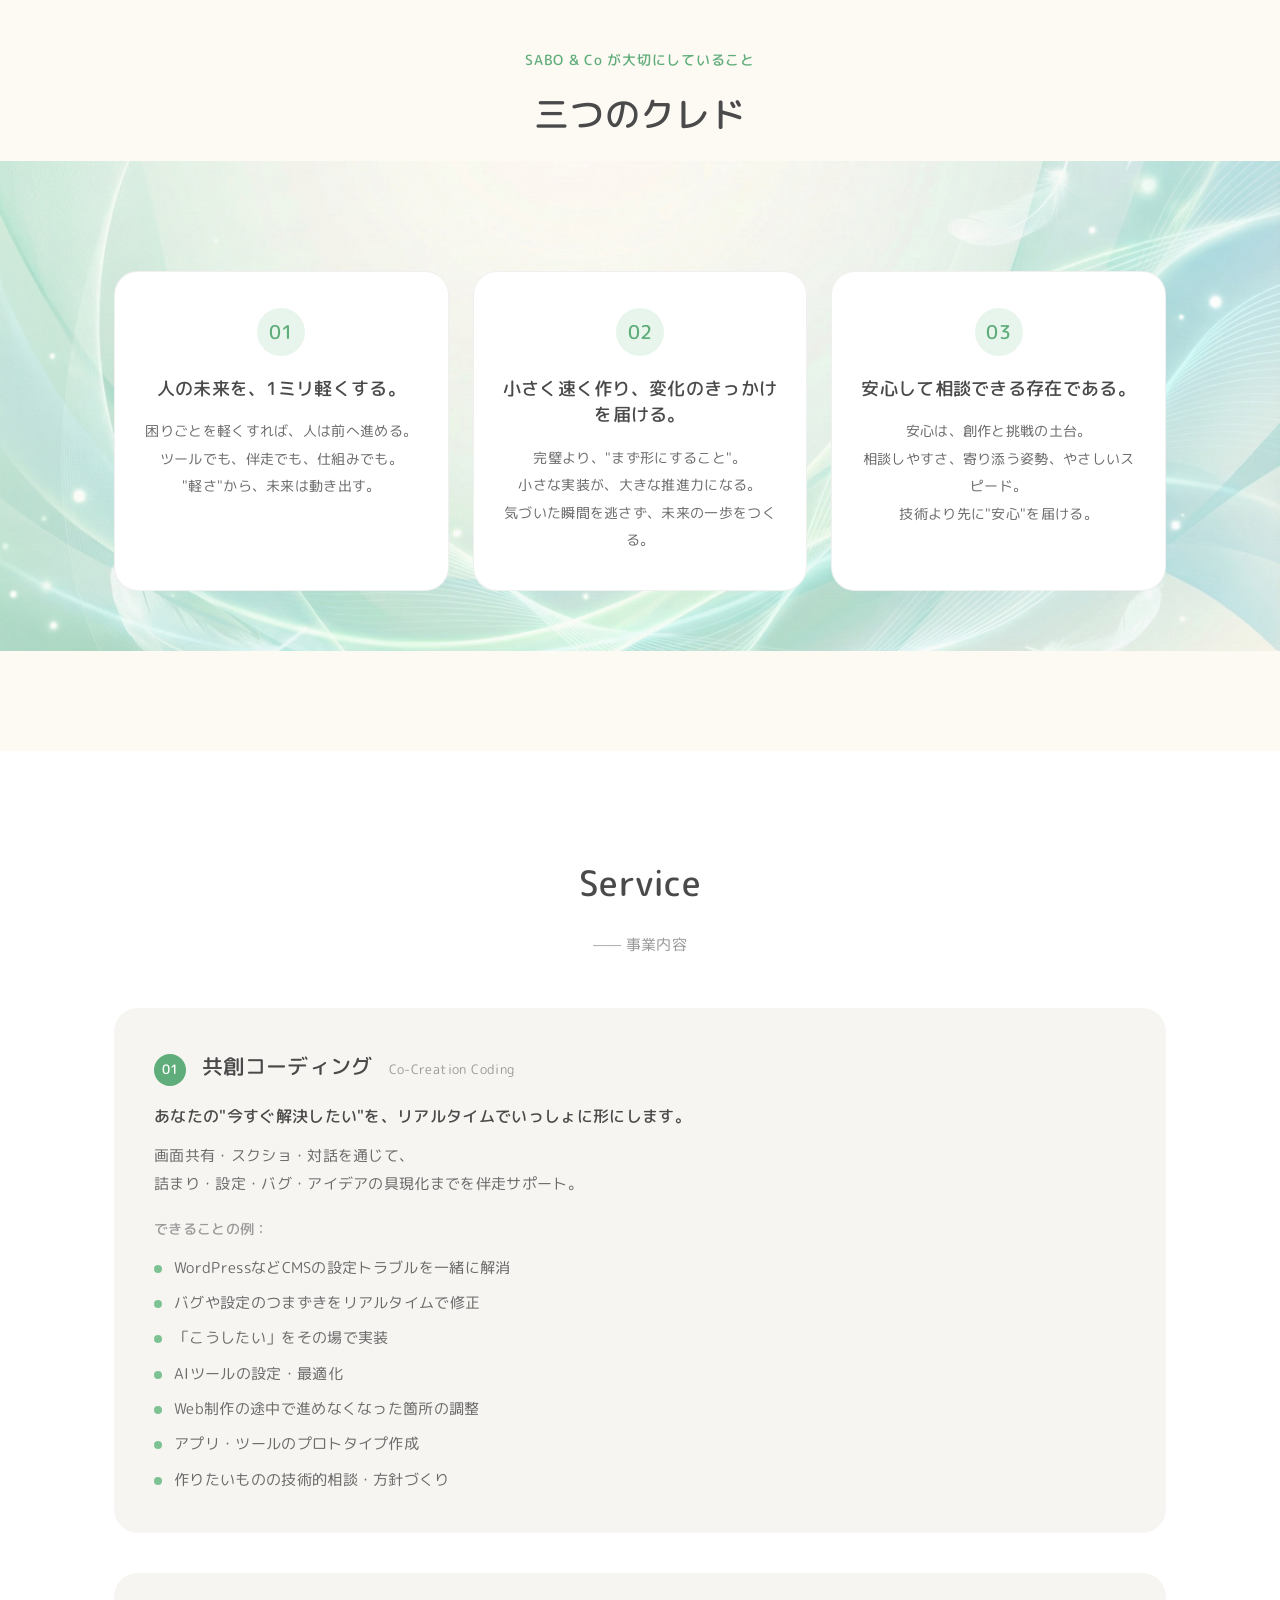
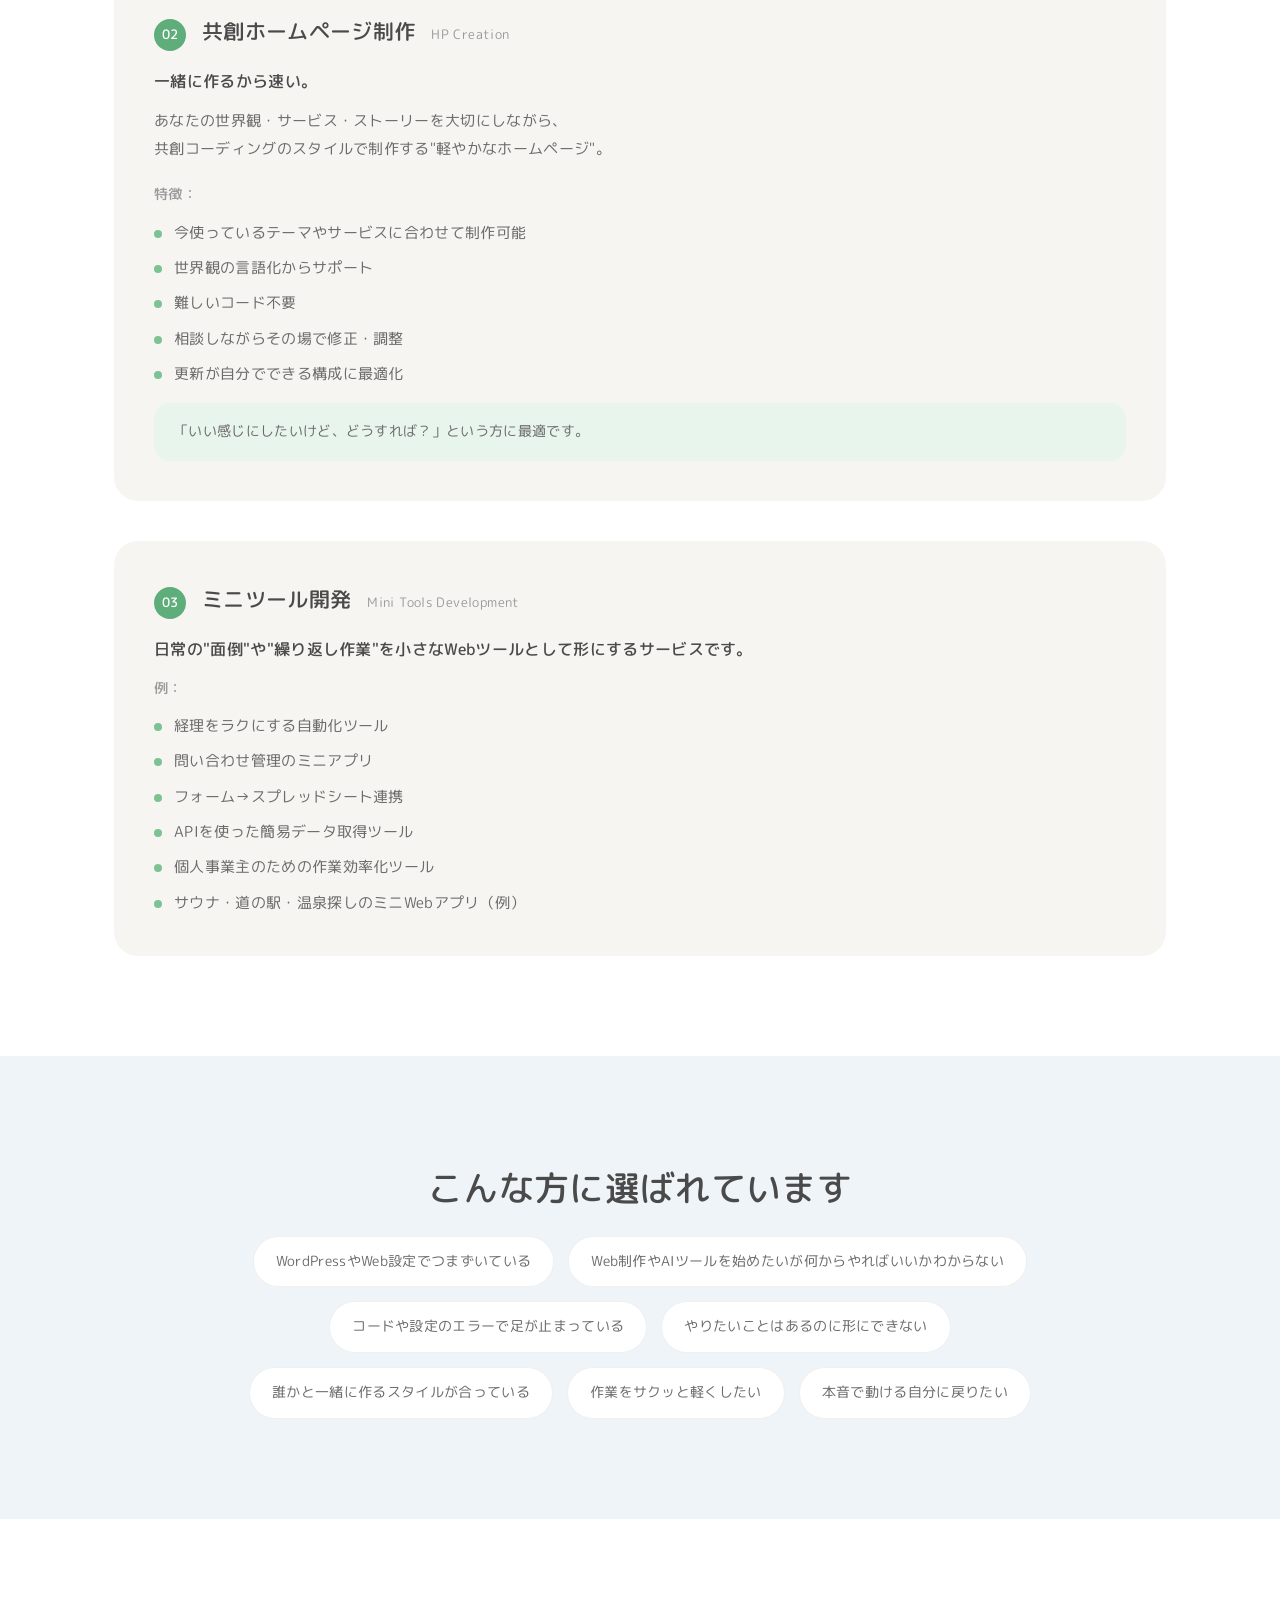
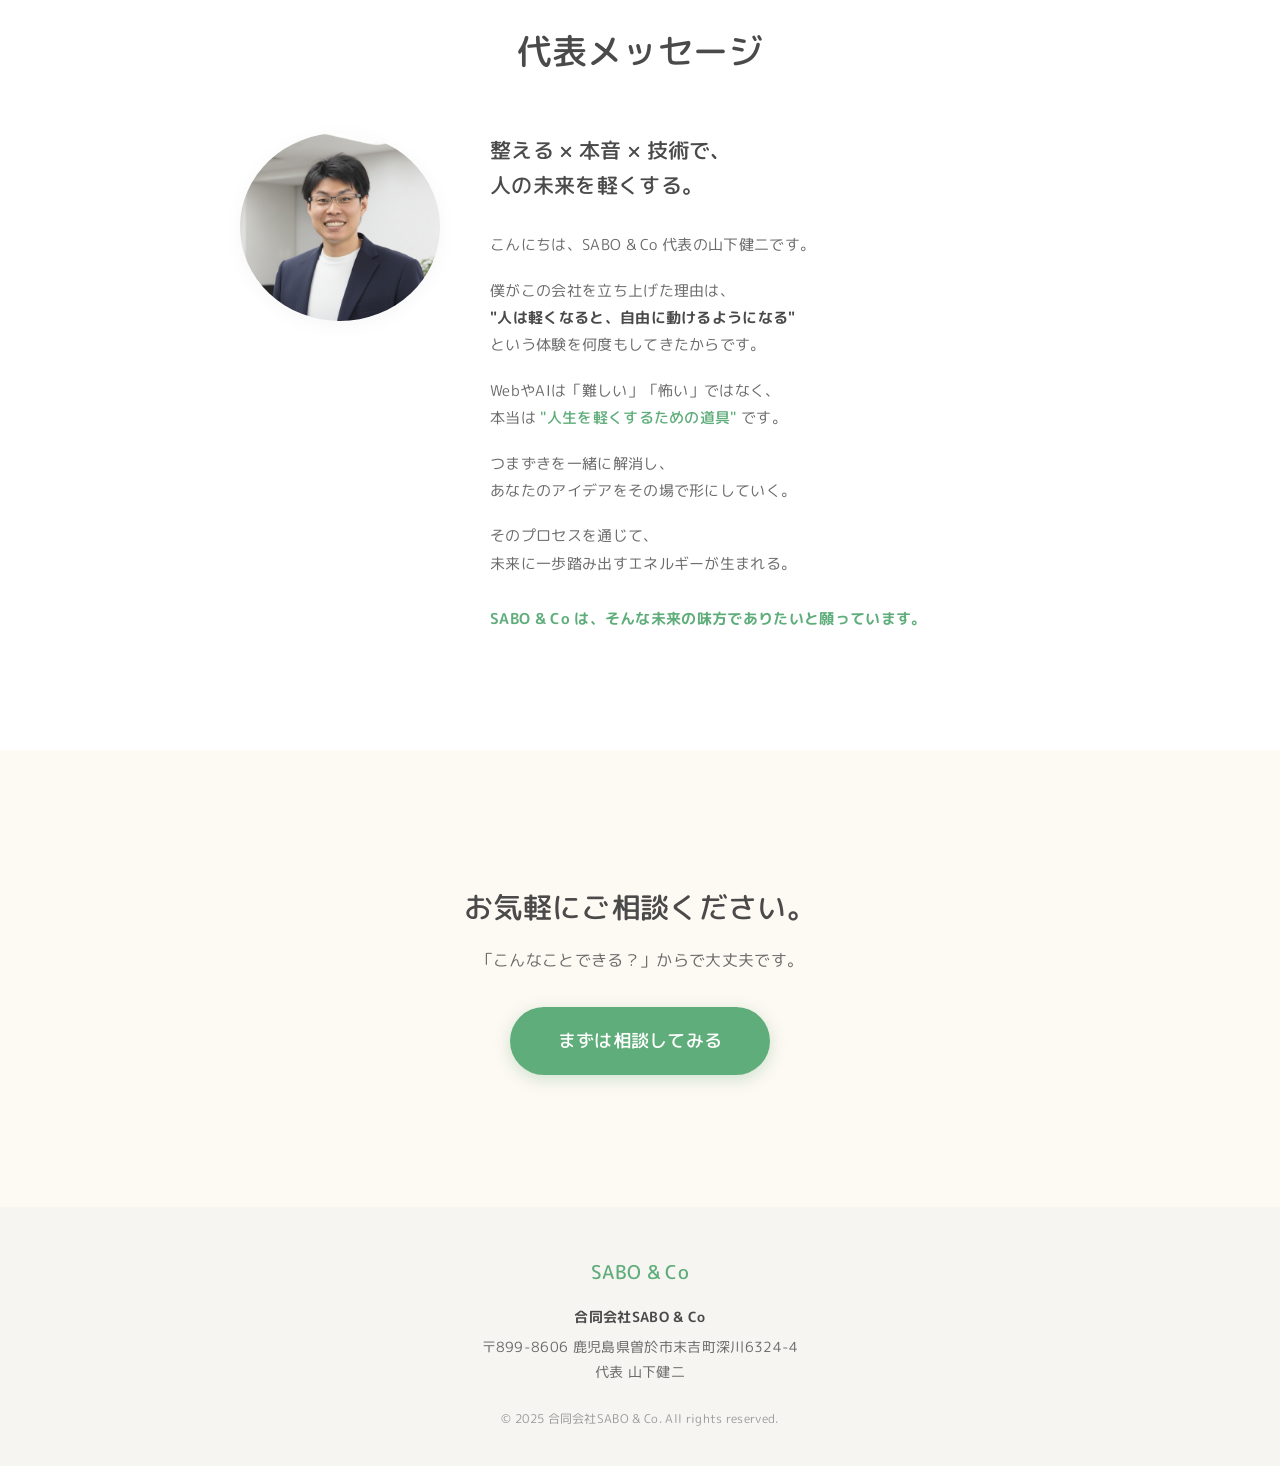
==== commit fa47c7c3: "Update: ヒーロー画像とクレドセクションのデザイン改善 - ヒーロー画像を「人の未来を、1ミリ軽くする。」に変更 - 画像を最適化（JPEG圧縮）してページ速度向上 - クレドセクションにフルワ" ====
--- a/index.html
+++ b/index.html
@@ -32,30 +32,44 @@
     </div>
   </header>
 
+  <!-- ========== Mobile Menu Overlay ========== -->
+  <div class="mobile-menu-overlay">
+    <div class="mobile-menu-header">
+      <span class="mobile-logo">SABO & Co</span>
+      <button class="mobile-close-btn" aria-label="メニューを閉じる">&times;</button>
+    </div>
+    <ul class="mobile-menu-list">
+      <li><a href="#hero">ホーム</a></li>
+      <li><a href="#service">サービス内容</a></li>
+      <li><a href="portfolio.html">制作事例</a></li>
+      <li><a href="price.html">料金</a></li>
+      <li><a href="#contact">相談する</a></li>
+    </ul>
+    <div class="mobile-menu-footer">
+      &copy; 2025 SABO & Co
+    </div>
+  </div>
+
   <!-- ========== Hero Section ========== -->
   <section id="hero" class="hero">
     <div class="hero-bg">
-      <div class="hero-blob hero-blob-1"></div>
-      <div class="hero-blob hero-blob-2"></div>
-      <div class="hero-blob hero-blob-3"></div>
-    </div>
-    <div class="hero-inner hero-inner-centered">
+      <!-- ヒーロー画像（テキスト付き） -->
+      <div class="hero-image" style="background-image: url('hero-with-text.jpg');"></div>
+      <div class="hero-overlay"></div>
+    </div>
+    <!-- テキストは画像に含まれているため非表示 -->
+    <div class="hero-inner hero-inner-centered" style="display: none;">
       <div class="hero-content hero-content-centered">
         <h1 class="hero-title fade-in">
-          未来を、1ミリ軽くする。
+          1ミリ進む未来へ。
         </h1>
-        <p class="hero-subtitle fade-in">
-          共創コーディング × ホームページ制作 × ミニツール開発
+        <p class="hero-catchphrase fade-in">
+          時間を、ほどく。日々を、動かす。
         </p>
         <p class="hero-text fade-in">
-          「いま困っていること」を、<br>
-          あなたと一緒にその場で形にする。<br>
-          SABO & Co は、<span class="text-accent">"未来の行動エネルギー"</span> を生み出す会社です。
-        </p>
-        <div class="hero-buttons fade-in">
-          <a href="#contact" class="btn btn-primary">無料で相談してみる</a>
-          <a href="#service" class="btn btn-secondary">サービス内容を見る</a>
-        </div>
+          あなたの「できたらいいな」を、<br>
+          いま、ここで、形にする会社です。
+        </p>
       </div>
     </div>
     <div class="scroll-indicator">
@@ -96,7 +110,15 @@
     <div class="container">
       <p class="section-lead fade-in-up">SABO & Co が大切にしていること</p>
       <h2 class="section-title fade-in-up">三つのクレド</h2>
-      <div class="credo-cards">
+    </div>
+    <!-- カードと背景のラッパー -->
+    <div class="credo-cards-wrapper">
+      <!-- フルワイド背景画像 -->
+      <div class="credo-fullwidth-bg fade-in-up">
+        <img src="credo-bg.jpg" alt="三つのクレド背景">
+      </div>
+      <div class="container">
+        <div class="credo-cards">
         <article class="credo-card fade-in-up">
           <div class="credo-number">01</div>
           <h3 class="credo-title">人の未来を、1ミリ軽くする。</h3>
@@ -124,6 +146,7 @@
             技術より先に"安心"を届ける。
           </p>
         </article>
+      </div>
       </div>
     </div>
   </section>
@@ -245,7 +268,7 @@
             整える × 本音 × 技術で、<br>人の未来を軽くする。
           </h3>
           <div class="message-text">
-            <p>こんにちは、SABO & Co 代表のサボです。</p>
+            <p>こんにちは、SABO & Co 代表の山下健二です。</p>
             <p>
               僕がこの会社を立ち上げた理由は、<br>
               <strong>"人は軽くなると、自由に動けるようになる"</strong><br>
--- a/styles.css
+++ b/styles.css
@@ -272,6 +272,94 @@
   gap: 36px;
 }
 
+/* ===== モバイルメニューオーバーレイ（アプリ風UI） ===== */
+.mobile-menu-overlay {
+  position: fixed;
+  top: 0;
+  left: 0;
+  width: 100%;
+  height: 100%;
+  background: #ffffff;
+  z-index: 99999;
+  display: none;
+  flex-direction: column;
+  justify-content: space-between;
+}
+
+.mobile-menu-overlay.is-open {
+  display: flex;
+}
+
+.mobile-menu-header {
+  display: flex;
+  justify-content: space-between;
+  align-items: center;
+  padding: 20px 24px;
+  border-bottom: 1px solid #eee;
+}
+
+.mobile-logo {
+  font-size: 1.2rem;
+  font-weight: 600;
+  color: var(--color-green);
+}
+
+.mobile-close-btn {
+  font-size: 32px;
+  background: none;
+  border: none;
+  color: #666;
+  cursor: pointer;
+  padding: 0;
+  line-height: 1;
+}
+
+.mobile-menu-list {
+  list-style: none;
+  padding: 0;
+  margin: 0;
+  flex: 1;
+  display: flex;
+  flex-direction: column;
+  align-items: center;
+  justify-content: center;
+  gap: 8px;
+}
+
+.mobile-menu-list li {
+  width: 100%;
+  text-align: center;
+}
+
+.mobile-menu-list a {
+  display: block;
+  font-size: 1.25rem;
+  text-decoration: none;
+  color: #333;
+  padding: 16px 24px;
+  transition: color 0.2s ease;
+}
+
+.mobile-menu-list a:hover,
+.mobile-menu-list a.active {
+  color: var(--color-green);
+}
+
+.mobile-menu-footer {
+  text-align: center;
+  font-size: 0.8rem;
+  padding: 24px;
+  color: #999;
+  border-top: 1px solid #eee;
+}
+
+/* PCでは非表示 */
+@media (min-width: 769px) {
+  .mobile-menu-overlay {
+    display: none !important;
+  }
+}
+
 .nav-list a {
   font-size: 0.9rem;
   font-weight: 500;
@@ -320,6 +408,25 @@
   pointer-events: none;
 }
 
+/* Hero Image */
+.hero-image {
+  position: absolute;
+  inset: 0;
+  background-size: cover;
+  background-position: center;
+  background-repeat: no-repeat;
+  z-index: 1;
+  opacity: 1;
+}
+
+.hero-overlay {
+  position: absolute;
+  inset: 0;
+  background: transparent;
+  z-index: 2;
+  pointer-events: none;
+}
+
 .hero-blob {
   position: absolute;
   border-radius: 50%;
@@ -360,7 +467,7 @@
   margin: 0 auto;
   padding: 0 24px;
   position: relative;
-  z-index: 1;
+  z-index: 10;
 }
 
 .hero-content {
@@ -372,21 +479,43 @@
   font-weight: 500;
   line-height: 1.4;
   margin-bottom: 20px;
-  color: var(--color-text-main);
+  color: #ffffff;
+  text-shadow:
+    0 2px 4px rgba(0, 0, 0, 0.8),
+    0 4px 12px rgba(0, 0, 0, 0.6),
+    0 8px 24px rgba(0, 0, 0, 0.4);
 }
 
 .hero-subtitle {
   font-size: clamp(0.85rem, 2vw, 1rem);
-  color: var(--color-text-sub);
+  color: rgba(255, 255, 255, 0.9);
   margin-bottom: 20px;
   letter-spacing: 0.05em;
+  text-shadow: 0 1px 8px rgba(0, 0, 0, 0.4);
+}
+
+.hero-catchphrase {
+  font-size: clamp(1rem, 2.5vw, 1.3rem);
+  color: #2196F3;
+  margin-bottom: 24px;
+  line-height: 1.8;
+  font-weight: 500;
+  letter-spacing: 0.02em;
+  text-shadow:
+    0 2px 4px rgba(0, 0, 0, 0.8),
+    0 4px 12px rgba(0, 0, 0, 0.6),
+    0 8px 24px rgba(0, 0, 0, 0.4);
 }
 
 .hero-text {
   font-size: 1rem;
   line-height: 2;
-  color: var(--color-text-sub);
+  color: rgba(255, 255, 255, 0.95);
   margin-bottom: 32px;
+  text-shadow:
+    0 2px 4px rgba(0, 0, 0, 0.8),
+    0 4px 12px rgba(0, 0, 0, 0.6),
+    0 8px 24px rgba(0, 0, 0, 0.4);
 }
 
 .hero-buttons {
@@ -429,15 +558,17 @@
   flex-direction: column;
   align-items: center;
   gap: 8px;
-  color: var(--color-text-muted);
+  color: rgba(255, 255, 255, 0.7);
   font-size: 0.75rem;
   letter-spacing: 0.1em;
+  z-index: 10;
+  text-shadow: 0 1px 4px rgba(0, 0, 0, 0.4);
 }
 
 .scroll-line {
   width: 1px;
   height: 32px;
-  background: linear-gradient(to bottom, var(--color-text-muted), transparent);
+  background: linear-gradient(to bottom, rgba(255, 255, 255, 0.7), transparent);
 }
 
 /* ==========================================
@@ -509,7 +640,32 @@
   background: var(--color-bg-cream);
 }
 
+.credo-cards-wrapper {
+  position: relative;
+  padding: 60px 0;
+}
+
+.credo-fullwidth-bg {
+  position: absolute;
+  top: 0;
+  left: 0;
+  width: 100%;
+  height: 100%;
+  overflow: hidden;
+  opacity: 0.7;
+  z-index: 0;
+}
+
+.credo-fullwidth-bg img {
+  width: 100%;
+  height: 100%;
+  display: block;
+  object-fit: cover;
+}
+
 .credo-cards {
+  position: relative;
+  z-index: 1;
   display: grid;
   grid-template-columns: repeat(3, 1fr);
   gap: 24px;
@@ -863,6 +1019,25 @@
     display: none;
   }
 
+  .credo-cards-wrapper {
+    padding: 40px 0;
+  }
+
+  .credo-fullwidth-bg {
+    position: absolute;
+    top: 0;
+    left: 0;
+    width: 100%;
+    height: 100%;
+    opacity: 0.6;
+  }
+
+  .credo-fullwidth-bg img {
+    width: 100%;
+    height: 100%;
+    object-fit: cover;
+  }
+
   .credo-cards {
     grid-template-columns: 1fr;
     max-width: 450px;
@@ -909,27 +1084,43 @@
   }
 
   .nav-list {
-    display: none;
-    position: fixed;
-    top: var(--header-height);
-    left: 0;
-    right: 0;
-    bottom: 0;
-    background: rgba(255, 255, 255, 0.98);
-    backdrop-filter: blur(10px);
-    flex-direction: column;
-    align-items: center;
-    justify-content: center;
-    gap: 28px;
-    z-index: 999;
+    display: none !important;
+    position: fixed !important;
+    top: 0 !important;
+    left: 0 !important;
+    right: 0 !important;
+    bottom: 0 !important;
+    width: 100vw !important;
+    height: 100vh !important;
+    background-color: #FFFFFF !important;
+    flex-direction: column !important;
+    align-items: center !important;
+    justify-content: center !important;
+    gap: 32px !important;
+    z-index: 99999 !important;
+    padding-top: 0 !important;
   }
 
   .nav-list.is-open {
-    display: flex;
+    display: flex !important;
+  }
+
+  .nav-list li {
+    text-align: center;
+    list-style: none;
   }
 
   .nav-list a {
-    font-size: 1.1rem;
+    font-size: 1.3rem;
+    padding: 16px 32px;
+    display: block;
+    color: #333333 !important;
+    text-decoration: none;
+  }
+
+  .nav-list a:hover,
+  .nav-list a.active {
+    color: #5FAD7A !important;
   }
 
   /* Hero Mobile */
@@ -937,6 +1128,11 @@
     min-height: auto;
     padding-top: calc(var(--header-height) + 48px);
     padding-bottom: 60px;
+  }
+
+  .hero-image {
+    background-position: center center;
+    background-size: cover;
   }
 
   .hero-content,
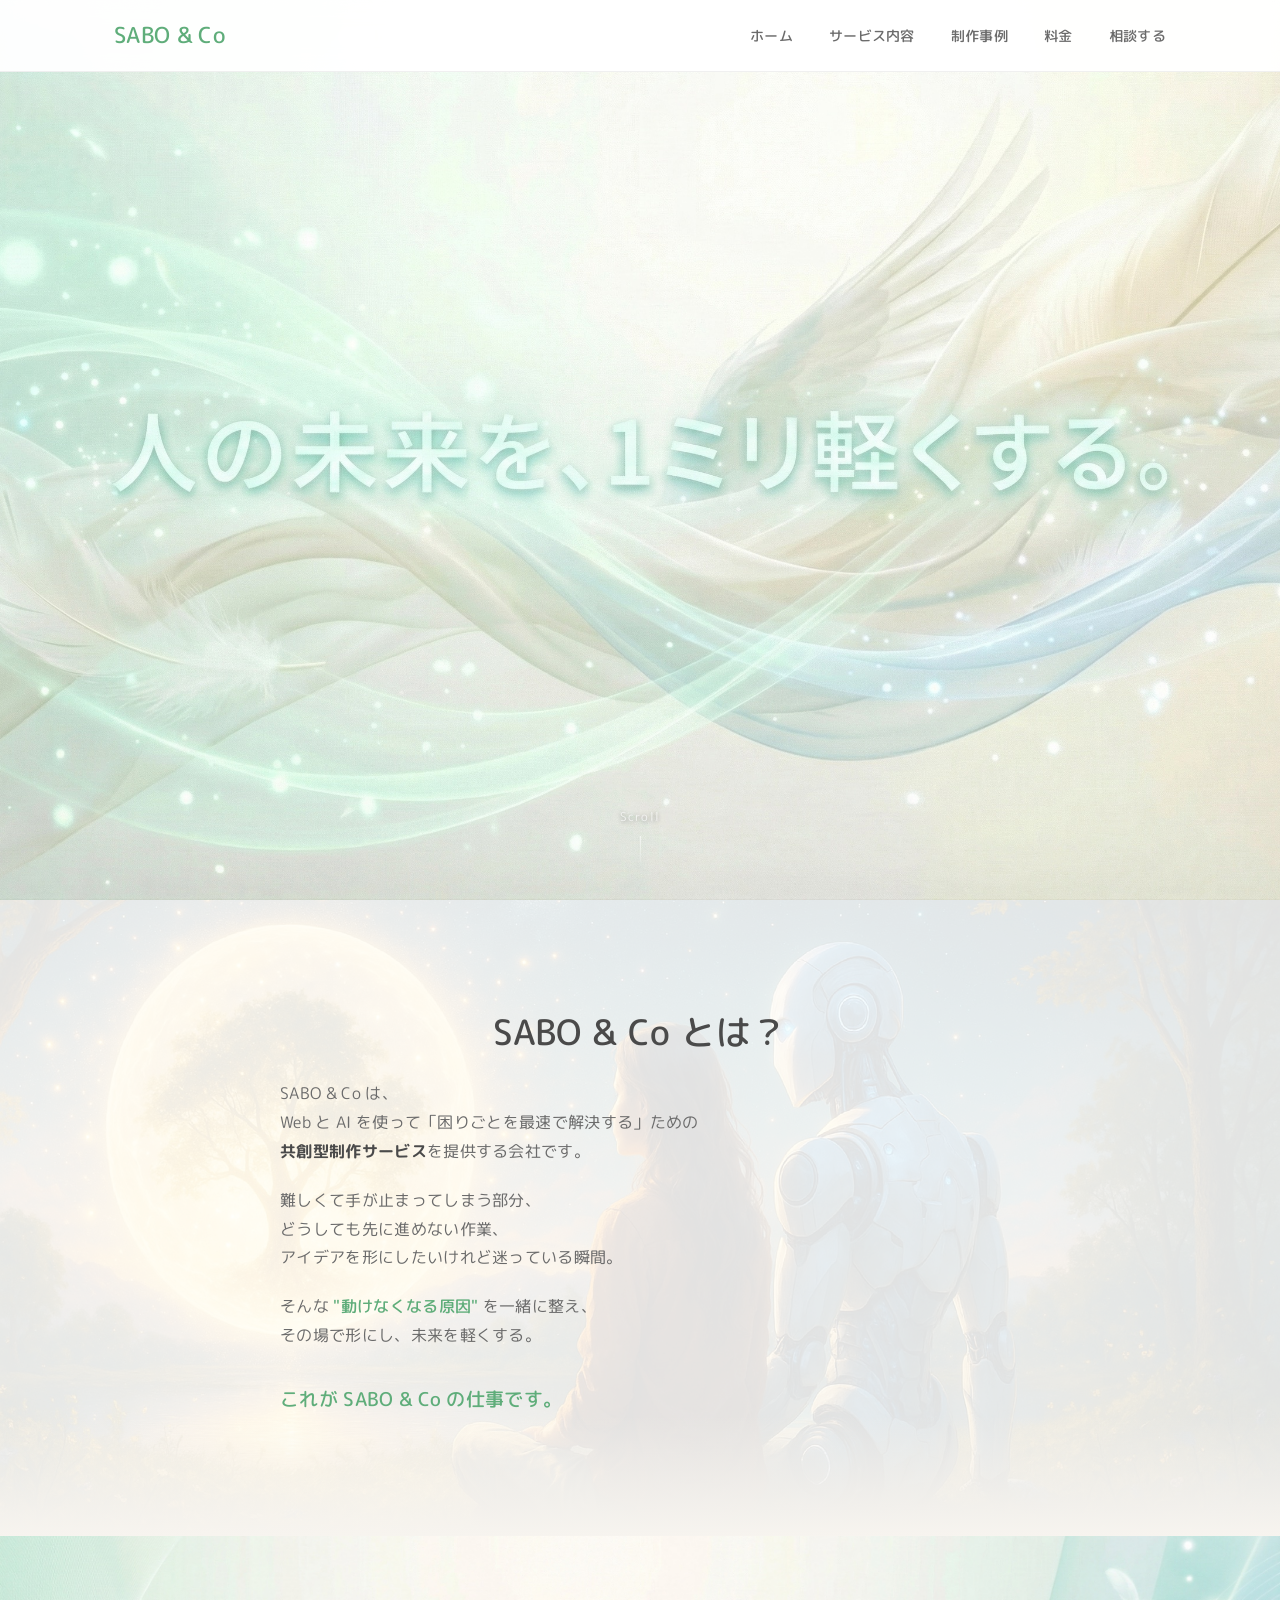
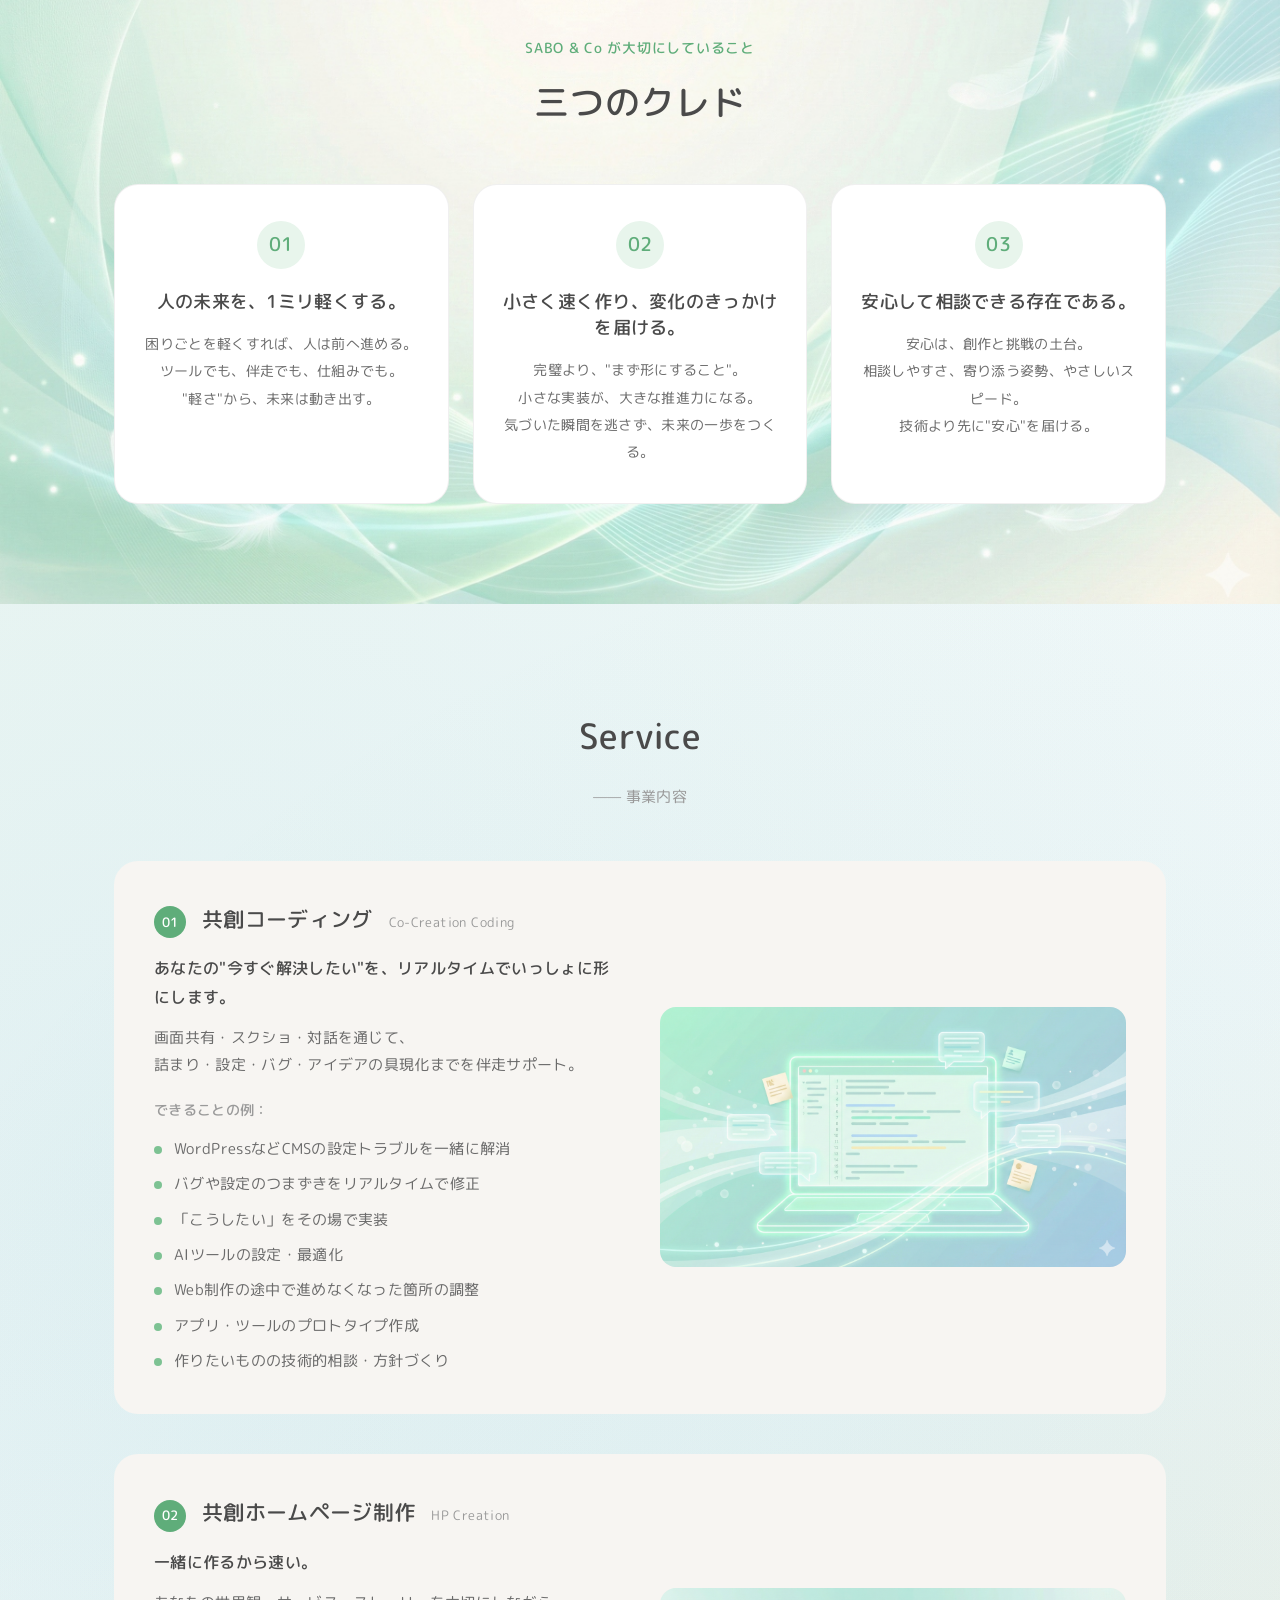
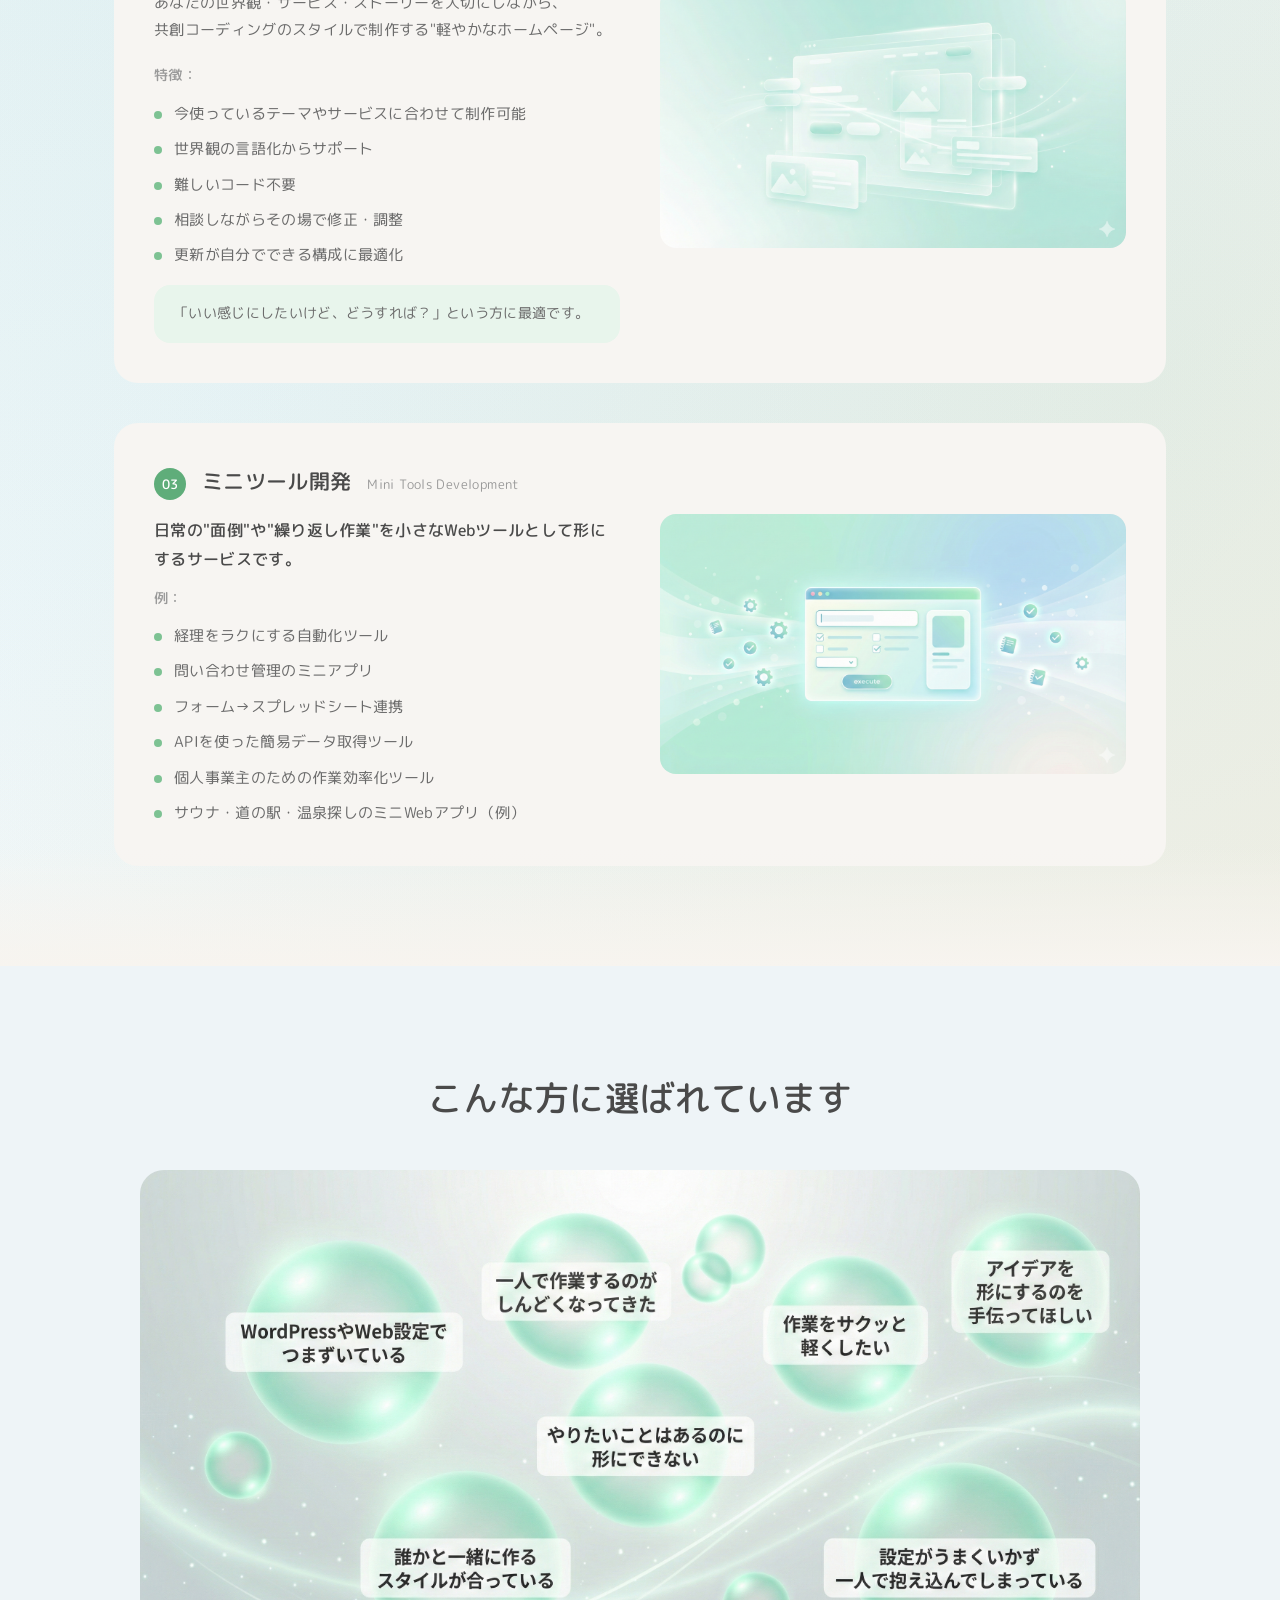
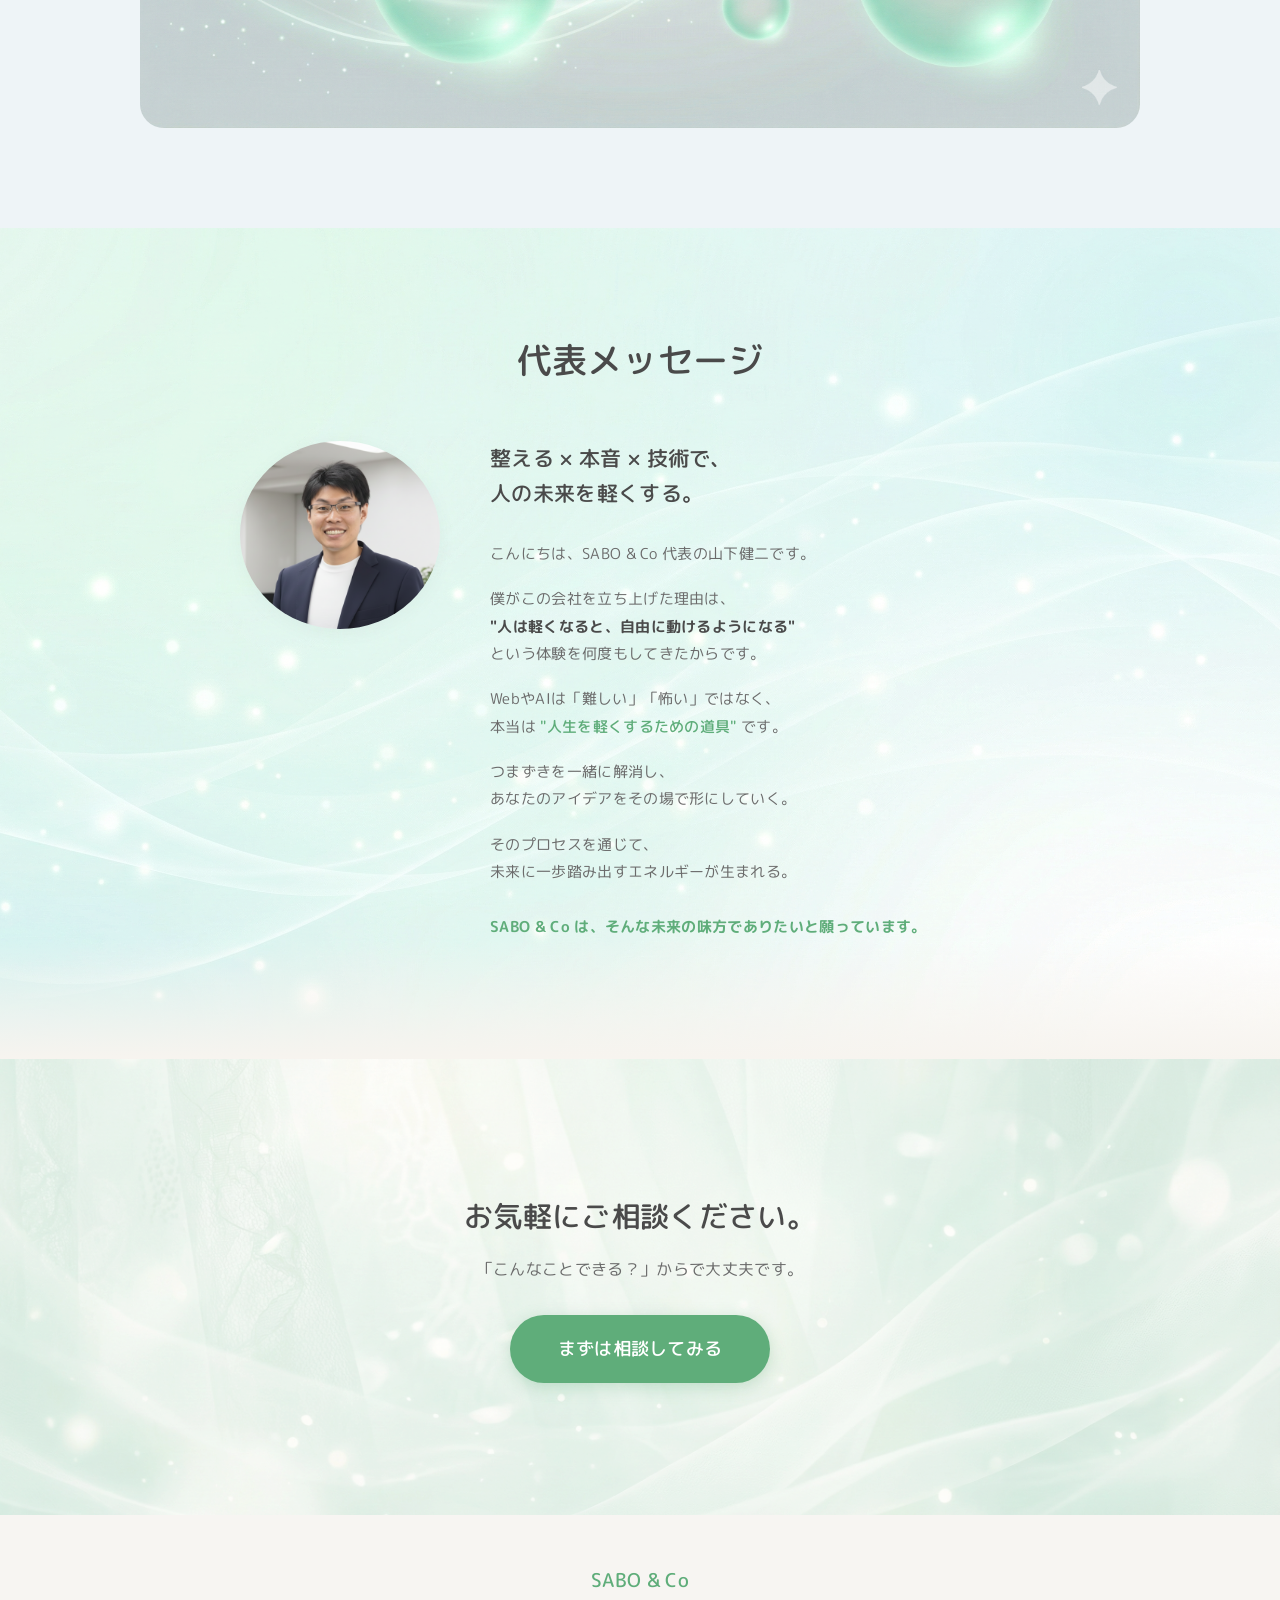
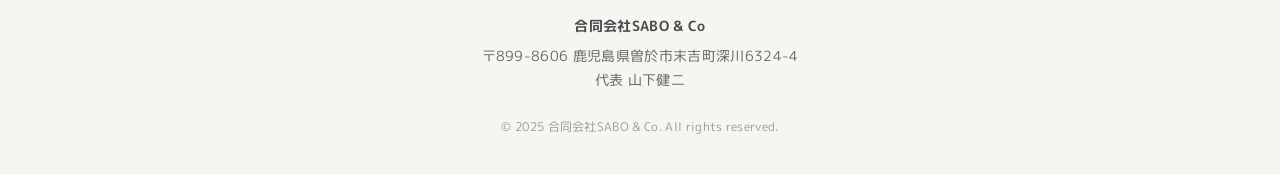
==== commit 49376387: "Update: デザインとレイアウトの改善 - Portfolioページに背景グラデーションを追加 - 「SABO & Co とは？」と「代表メッセージ」の本文を左揃えに変更 - セクション境界にフェ" ====
--- a/index.html
+++ b/index.html
@@ -79,11 +79,11 @@
   </section>
 
   <!-- ========== About Section ========== -->
-  <section id="about" class="about">
+  <section id="about" class="about section-fade">
     <div class="about-bg-image"></div>
     <div class="container">
       <h2 class="section-title fade-in-up">SABO & Co とは？</h2>
-      <div class="about-content fade-in-up">
+      <div class="about-content message-body fade-in-up">
         <p>
           SABO & Co は、<br>
           Web と AI を使って「困りごとを最速で解決する」ための<br>
@@ -107,18 +107,14 @@
 
   <!-- ========== Credo Section ========== -->
   <section id="credo" class="credo">
+    <!-- フルワイド背景画像 -->
+    <div class="credo-fullwidth-bg fade-in-up">
+      <img src="credo-bg.jpg" alt="三つのクレド背景">
+    </div>
     <div class="container">
       <p class="section-lead fade-in-up">SABO & Co が大切にしていること</p>
       <h2 class="section-title fade-in-up">三つのクレド</h2>
-    </div>
-    <!-- カードと背景のラッパー -->
-    <div class="credo-cards-wrapper">
-      <!-- フルワイド背景画像 -->
-      <div class="credo-fullwidth-bg fade-in-up">
-        <img src="credo-bg.jpg" alt="三つのクレド背景">
-      </div>
-      <div class="container">
-        <div class="credo-cards">
+      <div class="credo-cards">
         <article class="credo-card fade-in-up">
           <div class="credo-number">01</div>
           <h3 class="credo-title">人の未来を、1ミリ軽くする。</h3>
@@ -147,92 +143,108 @@
           </p>
         </article>
       </div>
-      </div>
     </div>
   </section>
 
   <!-- ========== Service Section ========== -->
-  <section id="service" class="service">
+  <section id="service" class="service section-fade">
+    <!-- フルワイド背景 -->
+    <div class="service-fullwidth-bg fade-in-up"></div>
     <div class="container">
       <h2 class="section-title fade-in-up">Service</h2>
       <p class="section-subtitle fade-in-up">—— 事業内容</p>
 
       <div class="service-list">
         <!-- Service 1 -->
-        <article class="service-item fade-in-up">
-          <div class="service-header">
-            <span class="service-number">01</span>
-            <h3 class="service-name">共創コーディング</h3>
-            <span class="service-name-en">Co-Creation Coding</span>
-          </div>
-          <p class="service-catch">
-            あなたの"今すぐ解決したい"を、リアルタイムでいっしょに形にします。
-          </p>
-          <p class="service-desc">
-            画面共有・スクショ・対話を通じて、<br>
-            詰まり・設定・バグ・アイデアの具現化までを伴走サポート。
-          </p>
-          <div class="service-features">
-            <h4>できることの例：</h4>
-            <ul>
-              <li>WordPressなどCMSの設定トラブルを一緒に解消</li>
-              <li>バグや設定のつまずきをリアルタイムで修正</li>
-              <li>「こうしたい」をその場で実装</li>
-              <li>AIツールの設定・最適化</li>
-              <li>Web制作の途中で進めなくなった箇所の調整</li>
-              <li>アプリ・ツールのプロトタイプ作成</li>
-              <li>作りたいものの技術的相談・方針づくり</li>
-            </ul>
+        <article class="service-item service-item-with-image fade-in-up">
+          <div class="service-content">
+            <div class="service-header">
+              <span class="service-number">01</span>
+              <h3 class="service-name">共創コーディング</h3>
+              <span class="service-name-en">Co-Creation Coding</span>
+            </div>
+            <p class="service-catch">
+              あなたの"今すぐ解決したい"を、リアルタイムでいっしょに形にします。
+            </p>
+            <p class="service-desc">
+              画面共有・スクショ・対話を通じて、<br>
+              詰まり・設定・バグ・アイデアの具現化までを伴走サポート。
+            </p>
+            <div class="service-features">
+              <h4>できることの例：</h4>
+              <ul>
+                <li>WordPressなどCMSの設定トラブルを一緒に解消</li>
+                <li>バグや設定のつまずきをリアルタイムで修正</li>
+                <li>「こうしたい」をその場で実装</li>
+                <li>AIツールの設定・最適化</li>
+                <li>Web制作の途中で進めなくなった箇所の調整</li>
+                <li>アプリ・ツールのプロトタイプ作成</li>
+                <li>作りたいものの技術的相談・方針づくり</li>
+              </ul>
+            </div>
+          </div>
+          <div class="service-image">
+            <img src="service-coding.png" alt="共創コーディング">
           </div>
         </article>
 
         <!-- Service 2 -->
-        <article class="service-item fade-in-up">
-          <div class="service-header">
-            <span class="service-number">02</span>
-            <h3 class="service-name">共創ホームページ制作</h3>
-            <span class="service-name-en">HP Creation</span>
-          </div>
-          <p class="service-catch">
-            一緒に作るから速い。
-          </p>
-          <p class="service-desc">
-            あなたの世界観・サービス・ストーリーを大切にしながら、<br>
-            共創コーディングのスタイルで制作する"軽やかなホームページ"。
-          </p>
-          <div class="service-features">
-            <h4>特徴：</h4>
-            <ul>
-              <li>今使っているテーマやサービスに合わせて制作可能</li>
-              <li>世界観の言語化からサポート</li>
-              <li>難しいコード不要</li>
-              <li>相談しながらその場で修正・調整</li>
-              <li>更新が自分でできる構成に最適化</li>
-            </ul>
-            <p class="service-note">「いい感じにしたいけど、どうすれば？」という方に最適です。</p>
+        <article class="service-item service-item-with-image fade-in-up">
+          <div class="service-content">
+            <div class="service-header">
+              <span class="service-number">02</span>
+              <h3 class="service-name">共創ホームページ制作</h3>
+              <span class="service-name-en">HP Creation</span>
+            </div>
+            <p class="service-catch">
+              一緒に作るから速い。
+            </p>
+            <p class="service-desc">
+              あなたの世界観・サービス・ストーリーを大切にしながら、<br>
+              共創コーディングのスタイルで制作する"軽やかなホームページ"。
+            </p>
+            <div class="service-features">
+              <h4>特徴：</h4>
+              <ul>
+                <li>今使っているテーマやサービスに合わせて制作可能</li>
+                <li>世界観の言語化からサポート</li>
+                <li>難しいコード不要</li>
+                <li>相談しながらその場で修正・調整</li>
+                <li>更新が自分でできる構成に最適化</li>
+              </ul>
+              <p class="service-note">「いい感じにしたいけど、どうすれば？」という方に最適です。</p>
+            </div>
+          </div>
+          <div class="service-image">
+            <img src="service-homepage.png" alt="共創ホームページ制作">
           </div>
         </article>
 
         <!-- Service 3 -->
-        <article class="service-item fade-in-up">
-          <div class="service-header">
-            <span class="service-number">03</span>
-            <h3 class="service-name">ミニツール開発</h3>
-            <span class="service-name-en">Mini Tools Development</span>
-          </div>
-          <p class="service-catch">
-            日常の"面倒"や"繰り返し作業"を小さなWebツールとして形にするサービスです。
-          </p>
-          <div class="service-features">
-            <h4>例：</h4>
-            <ul>
-              <li>経理をラクにする自動化ツール</li>
-              <li>問い合わせ管理のミニアプリ</li>
-              <li>フォーム→スプレッドシート連携</li>
-              <li>APIを使った簡易データ取得ツール</li>
-              <li>個人事業主のための作業効率化ツール</li>
-              <li>サウナ・道の駅・温泉探しのミニWebアプリ（例）</li>
-            </ul>
+        <article class="service-item service-item-with-image fade-in-up">
+          <div class="service-content">
+            <div class="service-header">
+              <span class="service-number">03</span>
+              <h3 class="service-name">ミニツール開発</h3>
+              <span class="service-name-en">Mini Tools Development</span>
+            </div>
+            <p class="service-catch">
+              日常の"面倒"や"繰り返し作業"を小さなWebツールとして形にするサービスです。
+            </p>
+            <div class="service-features">
+              <h4>例：</h4>
+              <ul>
+                <li>経理をラクにする自動化ツール</li>
+                <li>問い合わせ管理のミニアプリ</li>
+                <li>フォーム→スプレッドシート連携</li>
+                <li>APIを使った簡易データ取得ツール</li>
+                <li>個人事業主のための作業効率化ツール</li>
+                <li>サウナ・道の駅・温泉探しのミニWebアプリ（例）</li>
+              </ul>
+            </div>
+          </div>
+          <div class="service-image">
+            <img src="service-minitools.png" alt="ミニツール開発">
           </div>
         </article>
       </div>
@@ -243,20 +255,18 @@
   <section id="persona" class="persona">
     <div class="container">
       <h2 class="section-title fade-in-up">こんな方に選ばれています</h2>
-      <div class="persona-tags fade-in-up">
-        <span class="persona-tag">WordPressやWeb設定でつまずいている</span>
-        <span class="persona-tag">Web制作やAIツールを始めたいが何からやればいいかわからない</span>
-        <span class="persona-tag">コードや設定のエラーで足が止まっている</span>
-        <span class="persona-tag">やりたいことはあるのに形にできない</span>
-        <span class="persona-tag">誰かと一緒に作るスタイルが合っている</span>
-        <span class="persona-tag">作業をサクッと軽くしたい</span>
-        <span class="persona-tag">本音で動ける自分に戻りたい</span>
+      <div class="persona-image fade-in-up">
+        <img src="persona-bg.png" alt="こんな方に選ばれています">
       </div>
     </div>
   </section>
 
   <!-- ========== Message Section ========== -->
-  <section id="message" class="message">
+  <section id="message" class="message section-fade">
+    <!-- フルワイド背景画像 -->
+    <div class="message-fullwidth-bg fade-in-up">
+      <img src="message-bg.png" alt="代表メッセージ背景">
+    </div>
     <div class="container">
       <h2 class="section-title fade-in-up">代表メッセージ</h2>
       <div class="message-inner">
@@ -267,7 +277,7 @@
           <h3 class="message-headline">
             整える × 本音 × 技術で、<br>人の未来を軽くする。
           </h3>
-          <div class="message-text">
+          <div class="message-text message-body">
             <p>こんにちは、SABO & Co 代表の山下健二です。</p>
             <p>
               僕がこの会社を立ち上げた理由は、<br>
@@ -297,6 +307,10 @@
 
   <!-- ========== Contact Section ========== -->
   <section id="contact" class="contact">
+    <!-- フルワイド背景画像 -->
+    <div class="contact-fullwidth-bg fade-in-up">
+      <img src="contact-bg.png" alt="お問い合わせ背景">
+    </div>
     <div class="container">
       <div class="contact-inner fade-in-up">
         <h2 class="contact-title">お気軽にご相談ください。</h2>
--- a/styles.css
+++ b/styles.css
@@ -633,16 +633,55 @@
   margin-top: 32px !important;
 }
 
+/* Message Body - 本文段落の左揃えスタイル */
+.message-body {
+  text-align: left;
+  max-width: 720px;
+  margin: 0 auto;
+  line-height: 1.8;
+}
+
+.message-body p {
+  font-size: 16px;
+  margin-bottom: 20px;
+  color: var(--color-text-sub);
+}
+
+@media (max-width: 768px) {
+  .message-body p {
+    font-size: 15px;
+  }
+}
+
+/* Section Fade - セクション境界のフェードアウト効果 */
+.section-fade {
+  position: relative;
+  overflow: hidden;
+}
+
+.section-fade::after {
+  content: "";
+  position: absolute;
+  left: 0;
+  right: 0;
+  bottom: 0;
+  height: 120px;
+  background: linear-gradient(
+    to bottom,
+    rgba(255,255,255,0) 0%,
+    #f7f4ef 100%
+  );
+  pointer-events: none;
+  z-index: 1;
+}
+
 /* ==========================================
    CREDO SECTION
    ========================================== */
 .credo {
   background: var(--color-bg-cream);
-}
-
-.credo-cards-wrapper {
   position: relative;
-  padding: 60px 0;
+  overflow: hidden;
 }
 
 .credo-fullwidth-bg {
@@ -661,6 +700,11 @@
   height: 100%;
   display: block;
   object-fit: cover;
+}
+
+.credo .container {
+  position: relative;
+  z-index: 1;
 }
 
 .credo-cards {
@@ -720,6 +764,49 @@
    ========================================== */
 .service {
   background: var(--color-bg-white);
+  position: relative;
+  overflow: hidden;
+}
+
+.service-fullwidth-bg {
+  position: absolute;
+  top: 0;
+  left: 0;
+  width: 100%;
+  height: 100%;
+  overflow: hidden;
+  z-index: 0;
+  background: linear-gradient(135deg,
+    rgba(232, 245, 236, 0.6) 0%,
+    rgba(232, 244, 249, 0.5) 50%,
+    rgba(245, 235, 224, 0.6) 100%
+  );
+}
+
+.service-fullwidth-bg::before {
+  content: '';
+  position: absolute;
+  top: -50%;
+  left: -50%;
+  width: 200%;
+  height: 200%;
+  background: radial-gradient(circle at 30% 40%, rgba(127, 190, 220, 0.15) 0%, transparent 50%),
+              radial-gradient(circle at 70% 60%, rgba(95, 173, 122, 0.12) 0%, transparent 50%);
+  animation: serviceFloat 20s ease-in-out infinite;
+}
+
+@keyframes serviceFloat {
+  0%, 100% {
+    transform: translate(0, 0) rotate(0deg);
+  }
+  50% {
+    transform: translate(-10px, -10px) rotate(5deg);
+  }
+}
+
+.service .container {
+  position: relative;
+  z-index: 1;
 }
 
 .service-list {
@@ -738,6 +825,31 @@
 
 .service-item:hover {
   box-shadow: var(--shadow-soft);
+}
+
+.service-item-with-image {
+  display: grid;
+  grid-template-columns: 1fr 1fr;
+  gap: 40px;
+  align-items: center;
+}
+
+.service-content {
+  flex: 1;
+}
+
+.service-image {
+  flex: 1;
+  display: flex;
+  align-items: center;
+  justify-content: center;
+}
+
+.service-image img {
+  width: 100%;
+  max-width: 500px;
+  height: auto;
+  border-radius: var(--radius-md);
 }
 
 .service-header {
@@ -833,31 +945,16 @@
   background: var(--color-bg-soft);
 }
 
-.persona-tags {
-  display: flex;
-  flex-wrap: wrap;
-  justify-content: center;
-  gap: 14px;
-  max-width: var(--container-narrow);
-  margin: 0 auto;
-}
-
-.persona-tag {
-  display: inline-block;
-  padding: 12px 22px;
-  background: var(--color-bg-white);
-  border: 1px solid var(--border-light);
-  border-radius: var(--radius-full);
-  font-size: 0.9rem;
-  color: var(--color-text-sub);
-  transition: all var(--transition-medium);
-  cursor: default;
-}
-
-.persona-tag:hover {
-  background: var(--color-green-pale);
-  border-color: var(--color-green-light);
-  color: var(--color-green);
+.persona-image {
+  max-width: 1000px;
+  margin: 40px auto 0;
+}
+
+.persona-image img {
+  width: 100%;
+  height: auto;
+  display: block;
+  border-radius: var(--radius-lg);
 }
 
 /* ==========================================
@@ -865,6 +962,42 @@
    ========================================== */
 .message {
   background: var(--color-bg-white);
+  position: relative;
+  overflow: hidden;
+}
+
+.message-fullwidth-bg {
+  position: absolute;
+  top: 0;
+  left: 0;
+  width: 100%;
+  height: 100%;
+  overflow: hidden;
+  z-index: 0;
+}
+
+.message-fullwidth-bg::after {
+  content: '';
+  position: absolute;
+  top: 0;
+  left: 0;
+  width: 100%;
+  height: 100%;
+  background: rgba(255, 255, 255, 0.3);
+  z-index: 1;
+}
+
+.message-fullwidth-bg img {
+  width: 100%;
+  height: 100%;
+  display: block;
+  object-fit: cover;
+  opacity: 0.8;
+}
+
+.message .container {
+  position: relative;
+  z-index: 2;
 }
 
 .message-inner {
@@ -918,6 +1051,41 @@
 .contact {
   background: var(--color-bg-cream);
   position: relative;
+  overflow: hidden;
+}
+
+.contact-fullwidth-bg {
+  position: absolute;
+  top: 0;
+  left: 0;
+  width: 100%;
+  height: 100%;
+  overflow: hidden;
+  z-index: 0;
+}
+
+.contact-fullwidth-bg::after {
+  content: '';
+  position: absolute;
+  top: 0;
+  left: 0;
+  width: 100%;
+  height: 100%;
+  background: rgba(255, 255, 255, 0.3);
+  z-index: 1;
+}
+
+.contact-fullwidth-bg img {
+  width: 100%;
+  height: 100%;
+  display: block;
+  object-fit: cover;
+  opacity: 0.8;
+}
+
+.contact .container {
+  position: relative;
+  z-index: 2;
 }
 
 .contact-inner {
@@ -1019,23 +1187,8 @@
     display: none;
   }
 
-  .credo-cards-wrapper {
-    padding: 40px 0;
-  }
-
   .credo-fullwidth-bg {
-    position: absolute;
-    top: 0;
-    left: 0;
-    width: 100%;
-    height: 100%;
     opacity: 0.6;
-  }
-
-  .credo-fullwidth-bg img {
-    width: 100%;
-    height: 100%;
-    object-fit: cover;
   }
 
   .credo-cards {
@@ -1131,7 +1284,7 @@
   }
 
   .hero-image {
-    background-position: center center;
+    background-position: center 15%;
     background-size: cover;
   }
 
@@ -1181,10 +1334,56 @@
     padding: 28px 24px;
   }
 
+  .service-item-with-image {
+    display: flex;
+    flex-direction: column;
+  }
+
+  .service-content {
+    display: contents;
+  }
+
   .service-header {
-    flex-direction: column;
-    gap: 8px;
-    align-items: flex-start;
+    order: 1;
+    flex-direction: row;
+    flex-wrap: wrap;
+    gap: 12px;
+    align-items: center;
+  }
+
+  .service-number {
+    flex-shrink: 0;
+  }
+
+  .service-name {
+    flex: 0 1 auto;
+  }
+
+  .service-name-en {
+    flex-basis: 100%;
+    margin-left: 44px;
+  }
+
+  .service-image {
+    order: 2;
+    margin: 8px 0;
+  }
+
+  .service-catch {
+    order: 3;
+  }
+
+  .service-desc {
+    order: 4;
+  }
+
+  .service-features {
+    order: 5;
+  }
+
+  .service-image img {
+    max-width: 100%;
+    border-radius: var(--radius-md);
   }
 
   .service-name {
@@ -1259,8 +1458,70 @@
 .portfolio-hero {
   padding-top: calc(var(--header-height) + 60px);
   padding-bottom: 60px;
-  background: linear-gradient(180deg, var(--color-bg-soft) 0%, var(--color-bg-white) 100%);
-  text-align: center;
+  position: relative;
+  overflow: hidden;
+  text-align: center;
+}
+
+.portfolio-hero-bg {
+  position: absolute;
+  top: 0;
+  left: 0;
+  width: 100%;
+  height: 100%;
+  z-index: 0;
+  background: linear-gradient(135deg,
+    rgba(232, 245, 236, 0.8) 0%,
+    rgba(232, 244, 249, 0.7) 50%,
+    rgba(245, 235, 224, 0.8) 100%
+  );
+}
+
+.portfolio-hero-bg::before {
+  content: '';
+  position: absolute;
+  top: -50%;
+  right: -20%;
+  width: 400px;
+  height: 400px;
+  background: radial-gradient(circle, rgba(127, 190, 220, 0.2) 0%, transparent 70%);
+  border-radius: 50%;
+  animation: portfolioFloat1 15s ease-in-out infinite;
+}
+
+.portfolio-hero-bg::after {
+  content: '';
+  position: absolute;
+  bottom: -30%;
+  left: -10%;
+  width: 350px;
+  height: 350px;
+  background: radial-gradient(circle, rgba(95, 173, 122, 0.18) 0%, transparent 70%);
+  border-radius: 50%;
+  animation: portfolioFloat2 18s ease-in-out infinite;
+}
+
+@keyframes portfolioFloat1 {
+  0%, 100% {
+    transform: translate(0, 0);
+  }
+  50% {
+    transform: translate(-30px, 30px);
+  }
+}
+
+@keyframes portfolioFloat2 {
+  0%, 100% {
+    transform: translate(0, 0);
+  }
+  50% {
+    transform: translate(30px, -20px);
+  }
+}
+
+.portfolio-hero .container {
+  position: relative;
+  z-index: 1;
 }
 
 .portfolio-hero-title {
@@ -1285,8 +1546,50 @@
 
 /* Portfolio Section */
 .portfolio-section {
-  background: var(--color-bg-white);
+  position: relative;
+  overflow: hidden;
   padding: 60px 0 100px;
+}
+
+.portfolio-section-bg {
+  position: absolute;
+  top: 0;
+  left: 0;
+  width: 100%;
+  height: 100%;
+  overflow: hidden;
+  z-index: 0;
+  background: linear-gradient(135deg,
+    rgba(232, 245, 236, 0.6) 0%,
+    rgba(232, 244, 249, 0.5) 50%,
+    rgba(245, 235, 224, 0.6) 100%
+  );
+}
+
+.portfolio-section-bg::before {
+  content: '';
+  position: absolute;
+  top: -50%;
+  left: -50%;
+  width: 200%;
+  height: 200%;
+  background: radial-gradient(circle at 30% 40%, rgba(127, 190, 220, 0.15) 0%, transparent 50%),
+              radial-gradient(circle at 70% 60%, rgba(95, 173, 122, 0.12) 0%, transparent 50%);
+  animation: portfolioSectionFloat 20s ease-in-out infinite;
+}
+
+@keyframes portfolioSectionFloat {
+  0%, 100% {
+    transform: translate(0, 0) rotate(0deg);
+  }
+  50% {
+    transform: translate(-10px, -10px) rotate(5deg);
+  }
+}
+
+.portfolio-section .container {
+  position: relative;
+  z-index: 1;
 }
 
 /* Portfolio Grid */
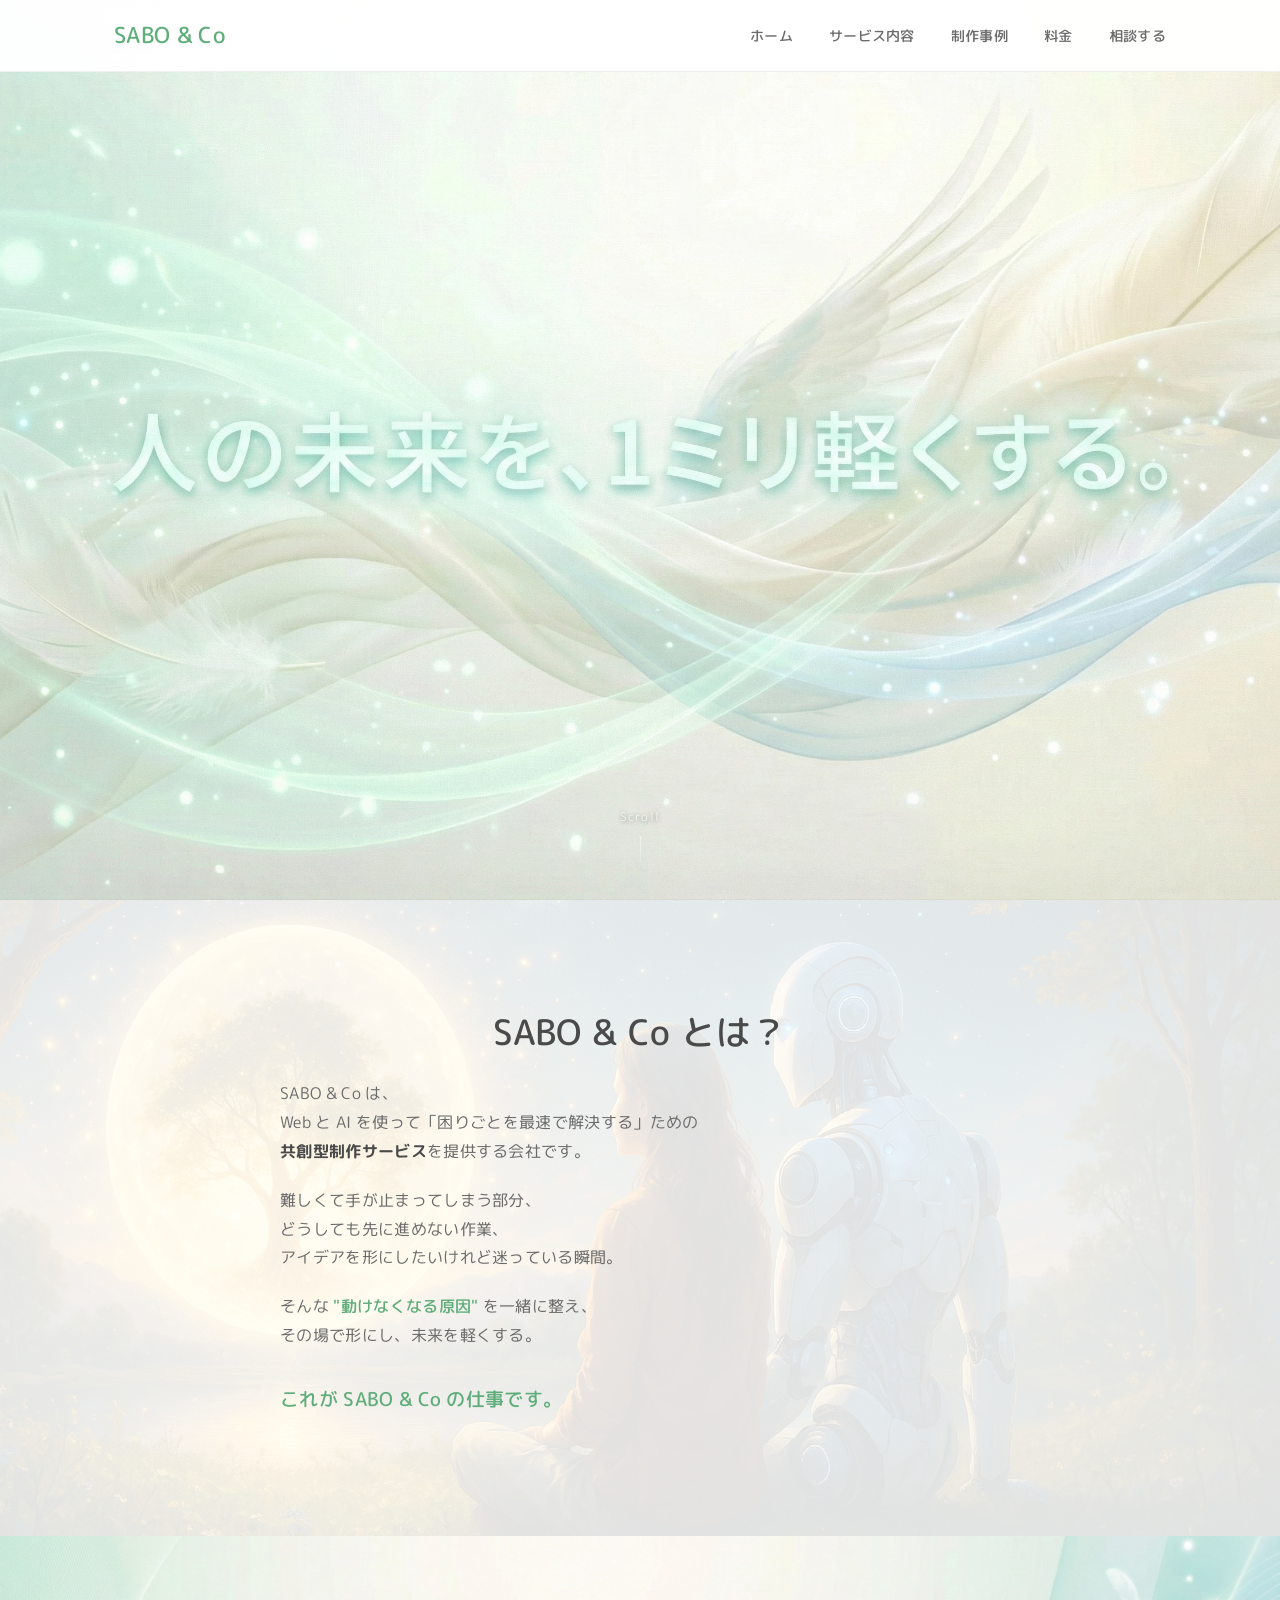
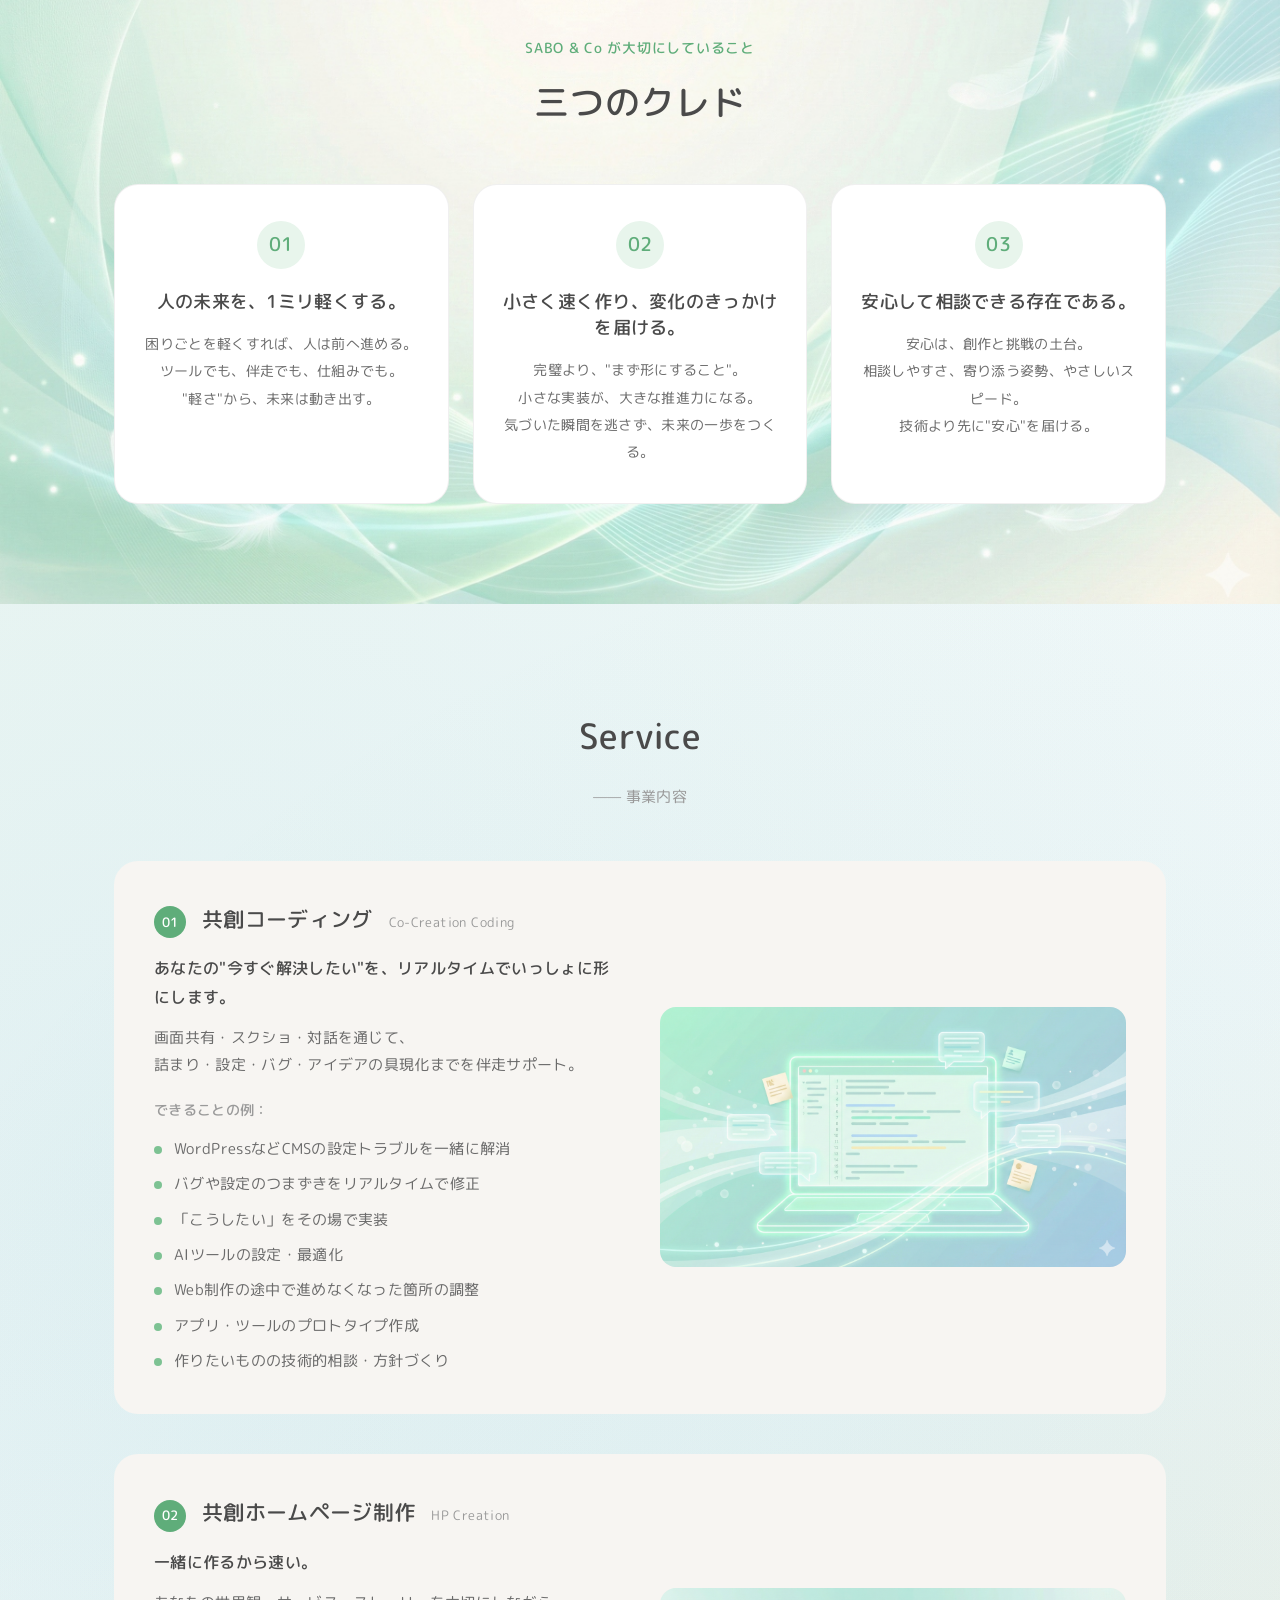
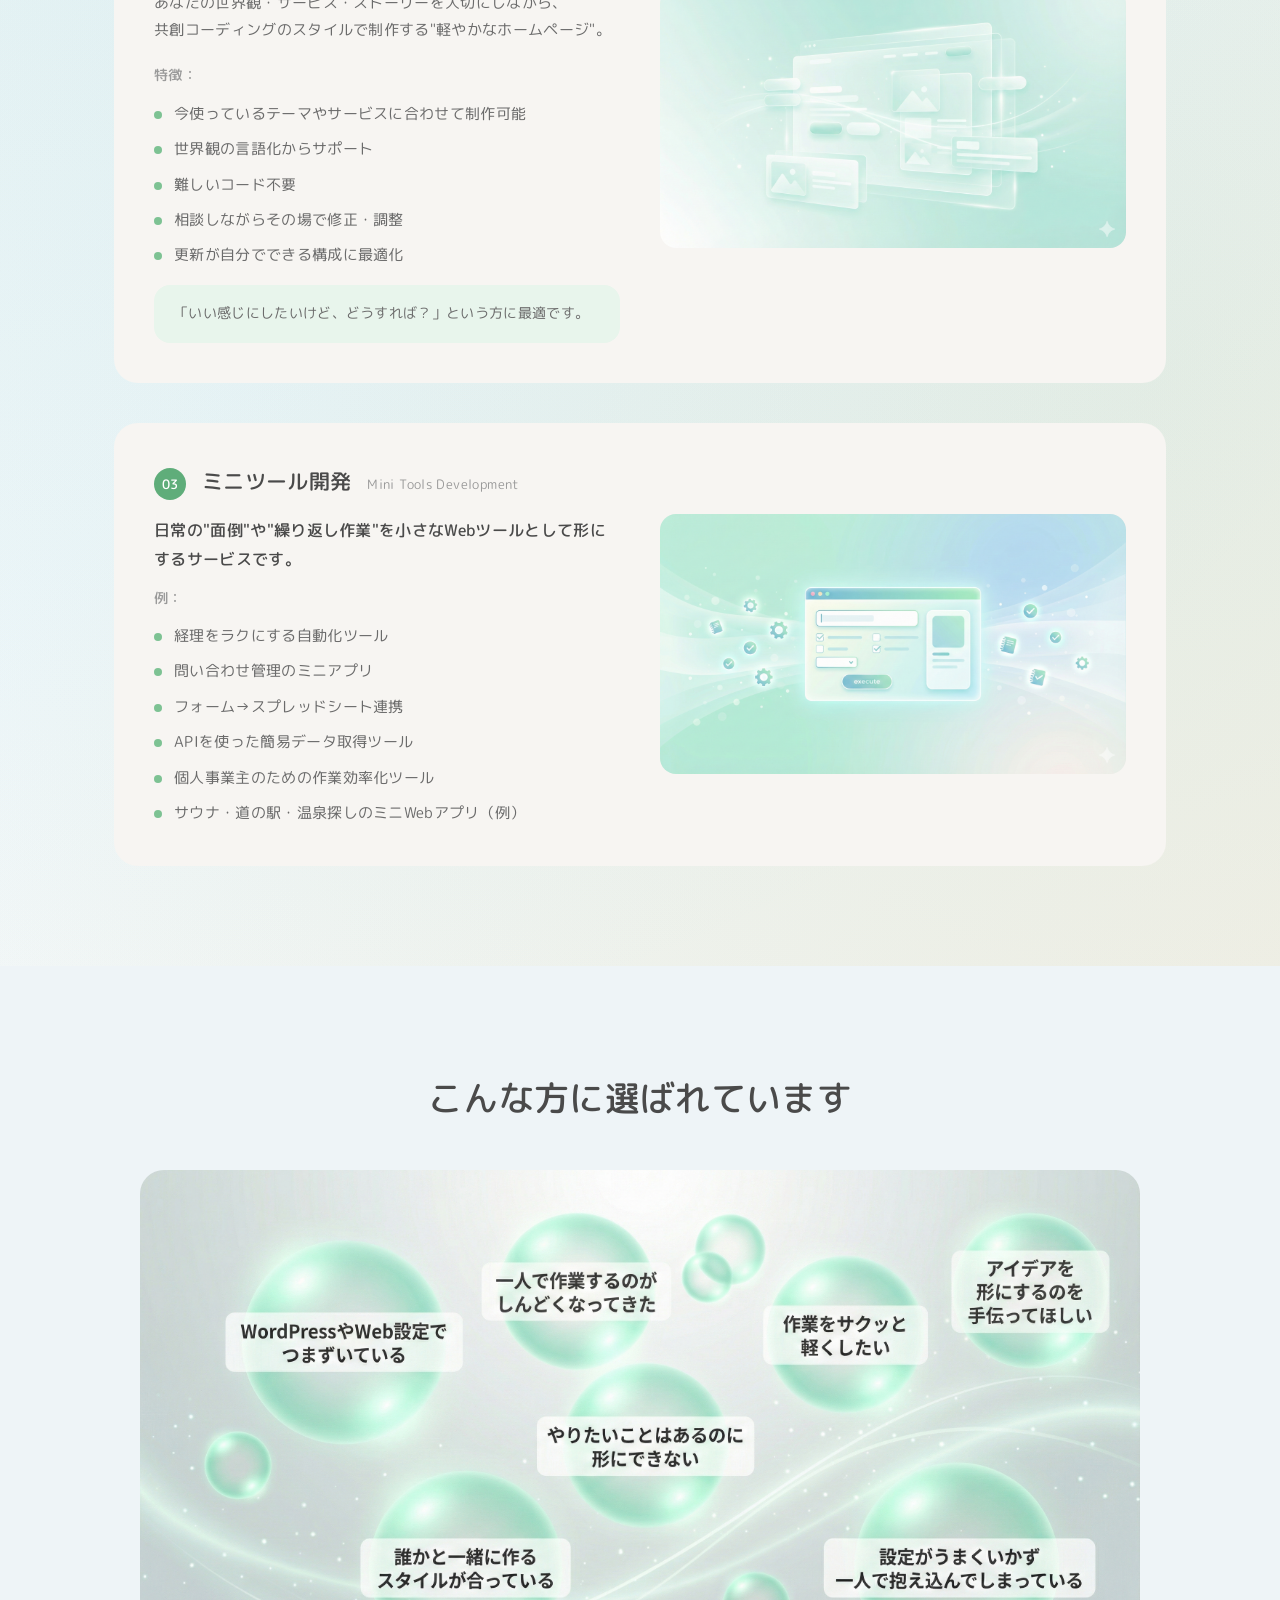
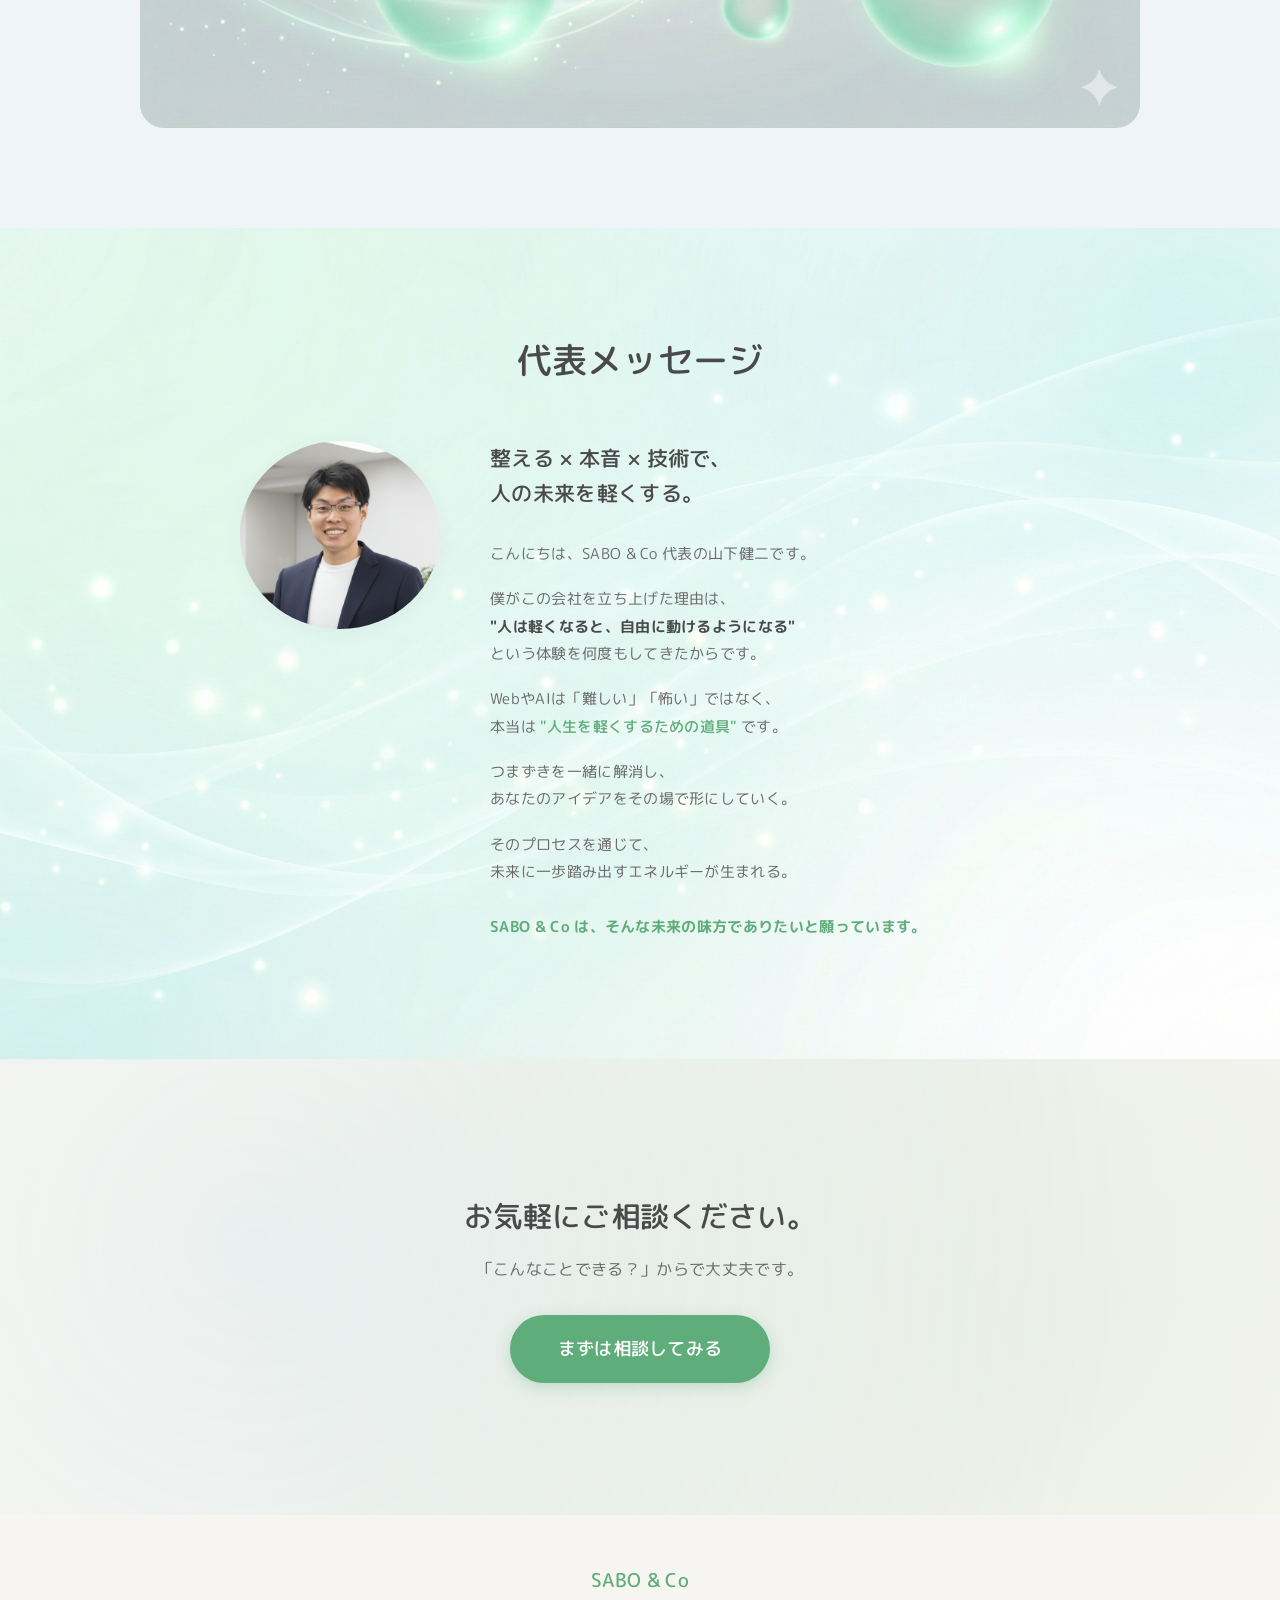
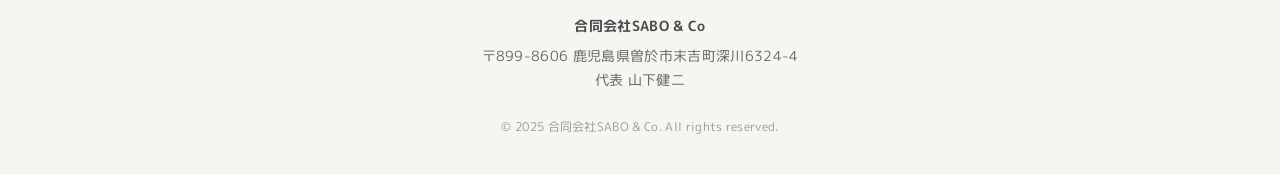
==== commit 38047382: "Update: デザインとレイアウトの調整 - Portfolio ページに背景動画を追加 - セクション境界のフェード効果を削除 - Contact セクションの背景をグラデーションに変更 - 本文" ====
--- a/index.html
+++ b/index.html
@@ -79,7 +79,7 @@
   </section>
 
   <!-- ========== About Section ========== -->
-  <section id="about" class="about section-fade">
+  <section id="about" class="about">
     <div class="about-bg-image"></div>
     <div class="container">
       <h2 class="section-title fade-in-up">SABO & Co とは？</h2>
@@ -147,7 +147,7 @@
   </section>
 
   <!-- ========== Service Section ========== -->
-  <section id="service" class="service section-fade">
+  <section id="service" class="service">
     <!-- フルワイド背景 -->
     <div class="service-fullwidth-bg fade-in-up"></div>
     <div class="container">
@@ -262,7 +262,7 @@
   </section>
 
   <!-- ========== Message Section ========== -->
-  <section id="message" class="message section-fade">
+  <section id="message" class="message">
     <!-- フルワイド背景画像 -->
     <div class="message-fullwidth-bg fade-in-up">
       <img src="message-bg.png" alt="代表メッセージ背景">
--- a/styles.css
+++ b/styles.css
@@ -90,6 +90,35 @@
   color: var(--color-text-main);
   background-color: var(--color-bg-white);
   overflow-x: hidden;
+}
+
+/* ==========================================
+   GLOBAL BACKGROUND VIDEO
+   ========================================== */
+.global-bg-video {
+  position: fixed;
+  inset: 0;
+  z-index: -2;
+  overflow: hidden;
+}
+
+.global-bg-video video {
+  width: 100%;
+  height: 100%;
+  object-fit: cover;
+}
+
+.global-overlay {
+  position: fixed;
+  inset: 0;
+  z-index: -1;
+  background: rgba(255, 255, 255, 0.0); /* 透明〜半透明で調整 */
+  pointer-events: none;
+}
+
+.page-content {
+  position: relative;
+  z-index: 1;
 }
 
 a {
@@ -653,28 +682,6 @@
   }
 }
 
-/* Section Fade - セクション境界のフェードアウト効果 */
-.section-fade {
-  position: relative;
-  overflow: hidden;
-}
-
-.section-fade::after {
-  content: "";
-  position: absolute;
-  left: 0;
-  right: 0;
-  bottom: 0;
-  height: 120px;
-  background: linear-gradient(
-    to bottom,
-    rgba(255,255,255,0) 0%,
-    #f7f4ef 100%
-  );
-  pointer-events: none;
-  z-index: 1;
-}
-
 /* ==========================================
    CREDO SECTION
    ========================================== */
@@ -1062,25 +1069,36 @@
   height: 100%;
   overflow: hidden;
   z-index: 0;
-}
-
-.contact-fullwidth-bg::after {
+  background: linear-gradient(135deg,
+    rgba(253, 249, 243, 0.9) 0%,
+    rgba(247, 245, 242, 0.8) 50%,
+    rgba(253, 249, 243, 0.9) 100%
+  );
+}
+
+.contact-fullwidth-bg::before {
   content: '';
   position: absolute;
-  top: 0;
-  left: 0;
-  width: 100%;
-  height: 100%;
-  background: rgba(255, 255, 255, 0.3);
-  z-index: 1;
+  top: -50%;
+  left: -50%;
+  width: 200%;
+  height: 200%;
+  background: radial-gradient(circle at 35% 45%, rgba(127, 190, 220, 0.12) 0%, transparent 50%),
+              radial-gradient(circle at 65% 55%, rgba(95, 173, 122, 0.1) 0%, transparent 50%);
+  animation: contactFloat 20s ease-in-out infinite;
+}
+
+@keyframes contactFloat {
+  0%, 100% {
+    transform: translate(0, 0) rotate(0deg);
+  }
+  50% {
+    transform: translate(-15px, -15px) rotate(5deg);
+  }
 }
 
 .contact-fullwidth-bg img {
-  width: 100%;
-  height: 100%;
-  display: block;
-  object-fit: cover;
-  opacity: 0.8;
+  display: none; /* 画像を非表示 */
 }
 
 .contact .container {
